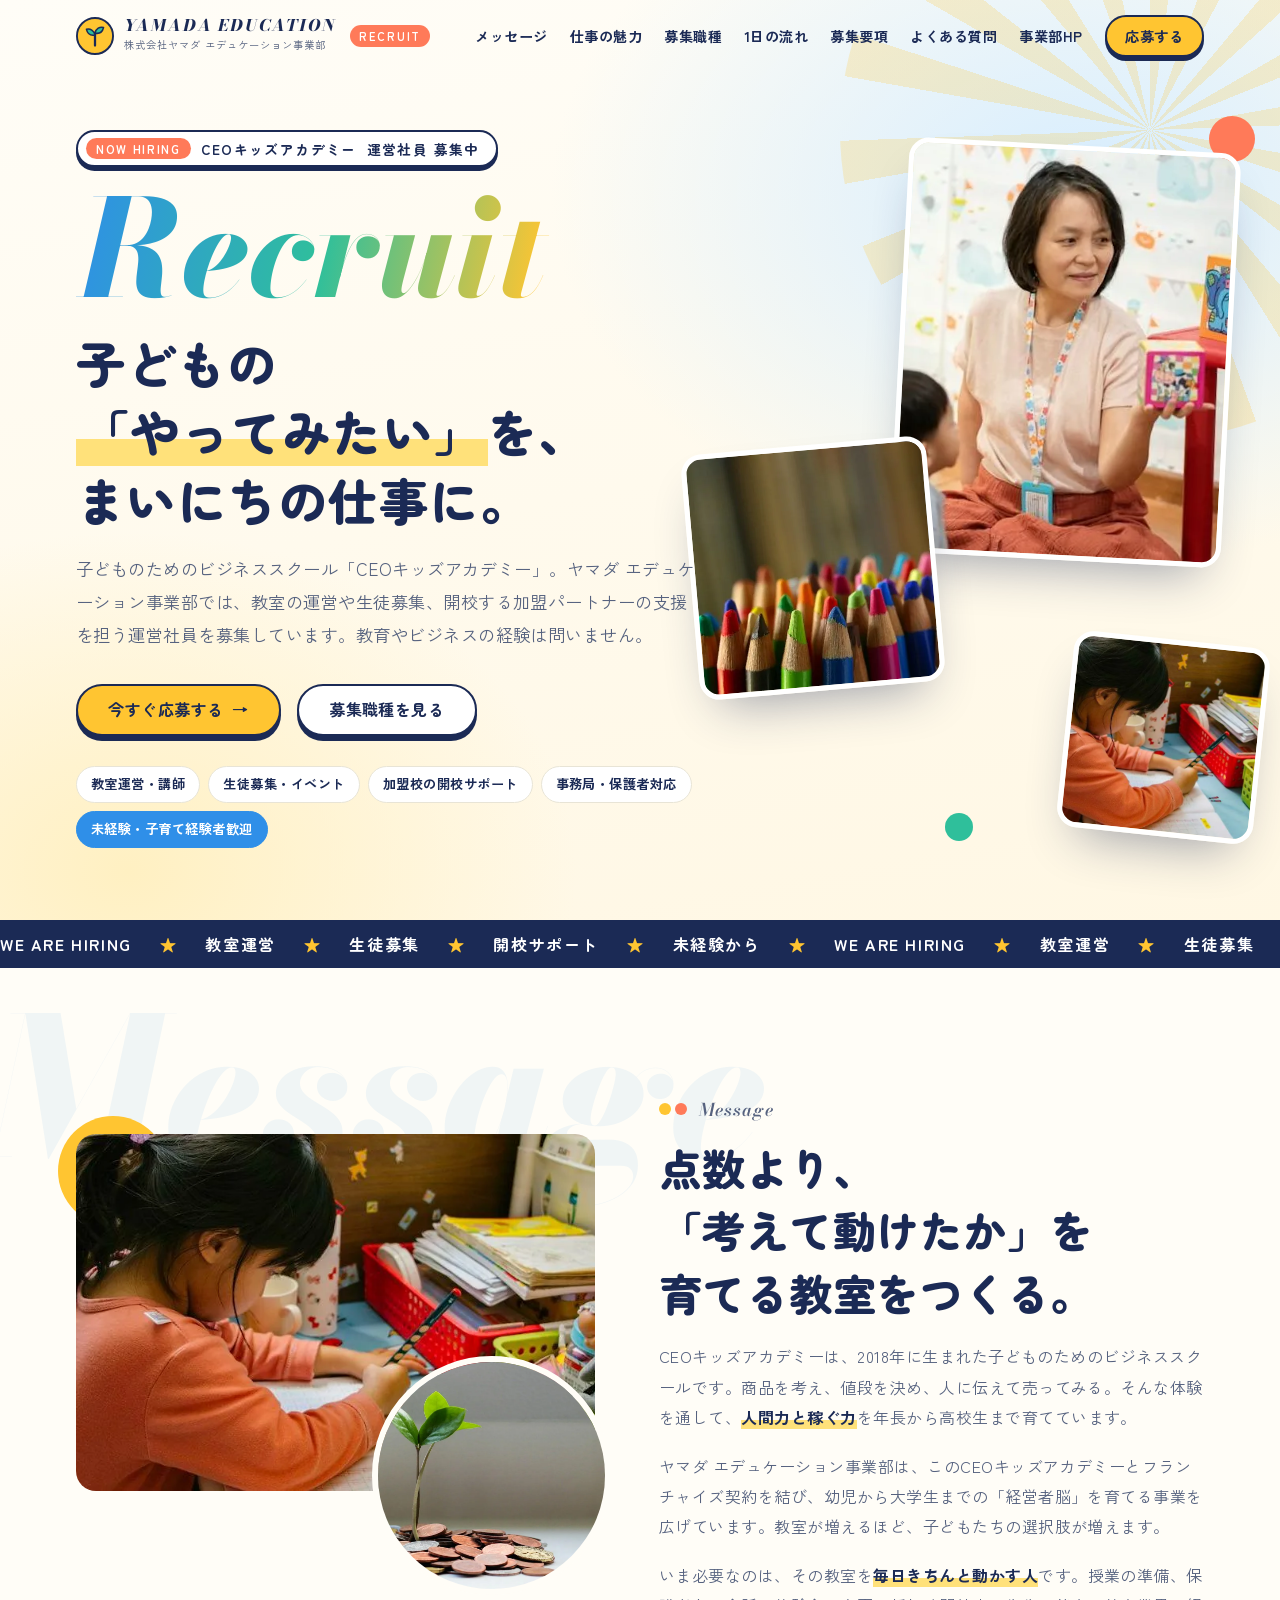
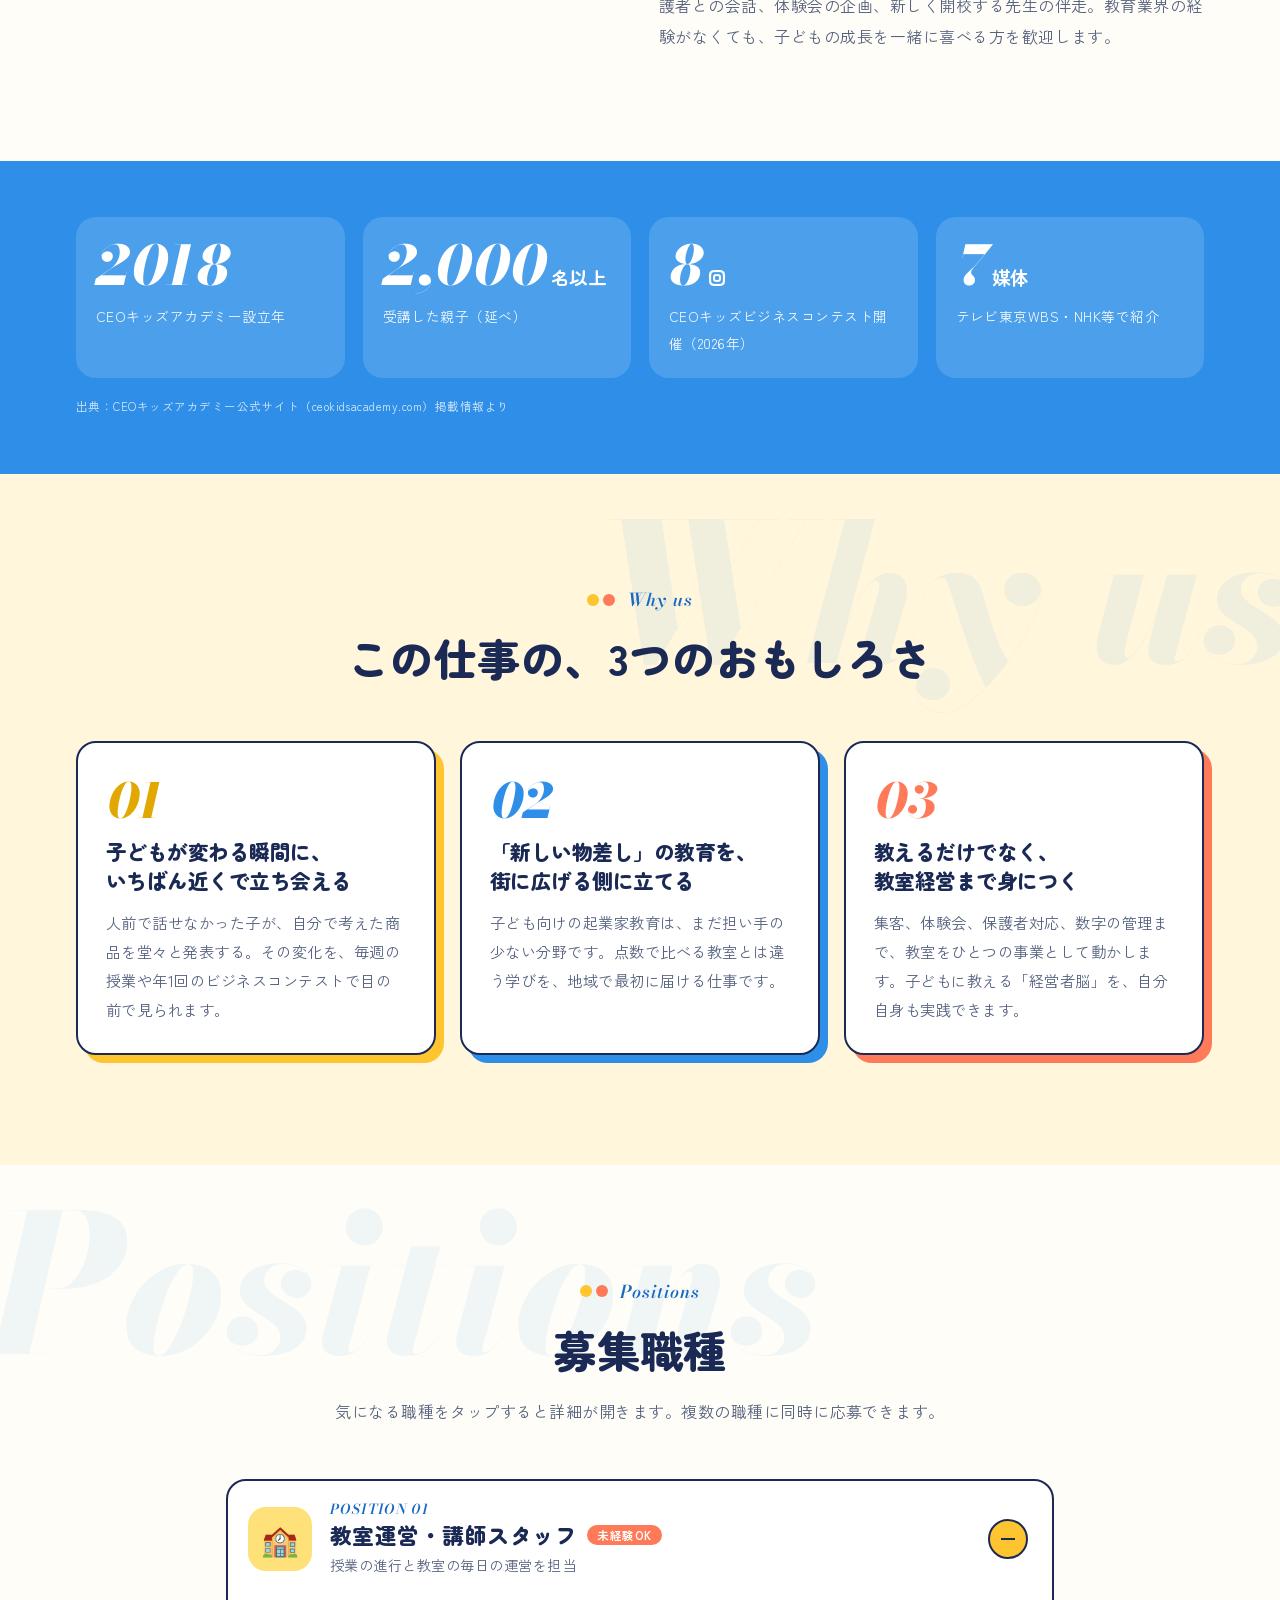
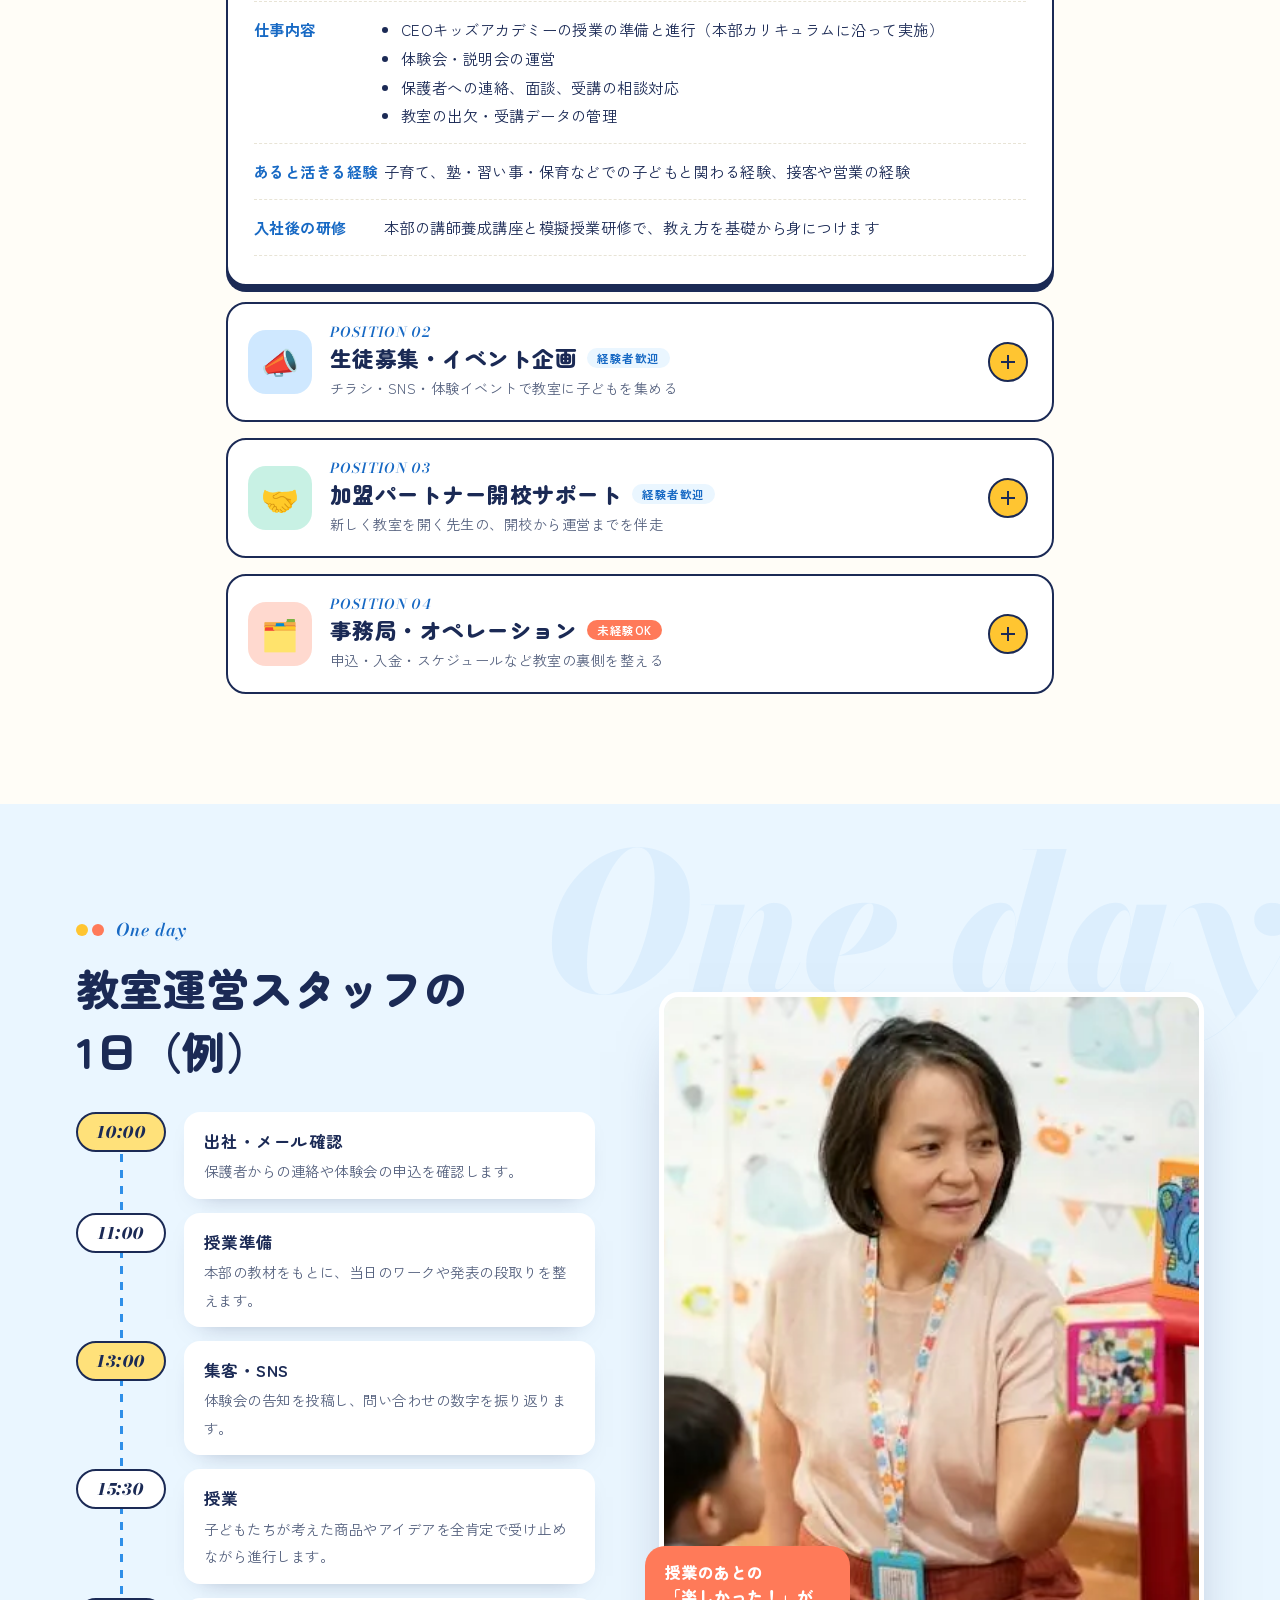
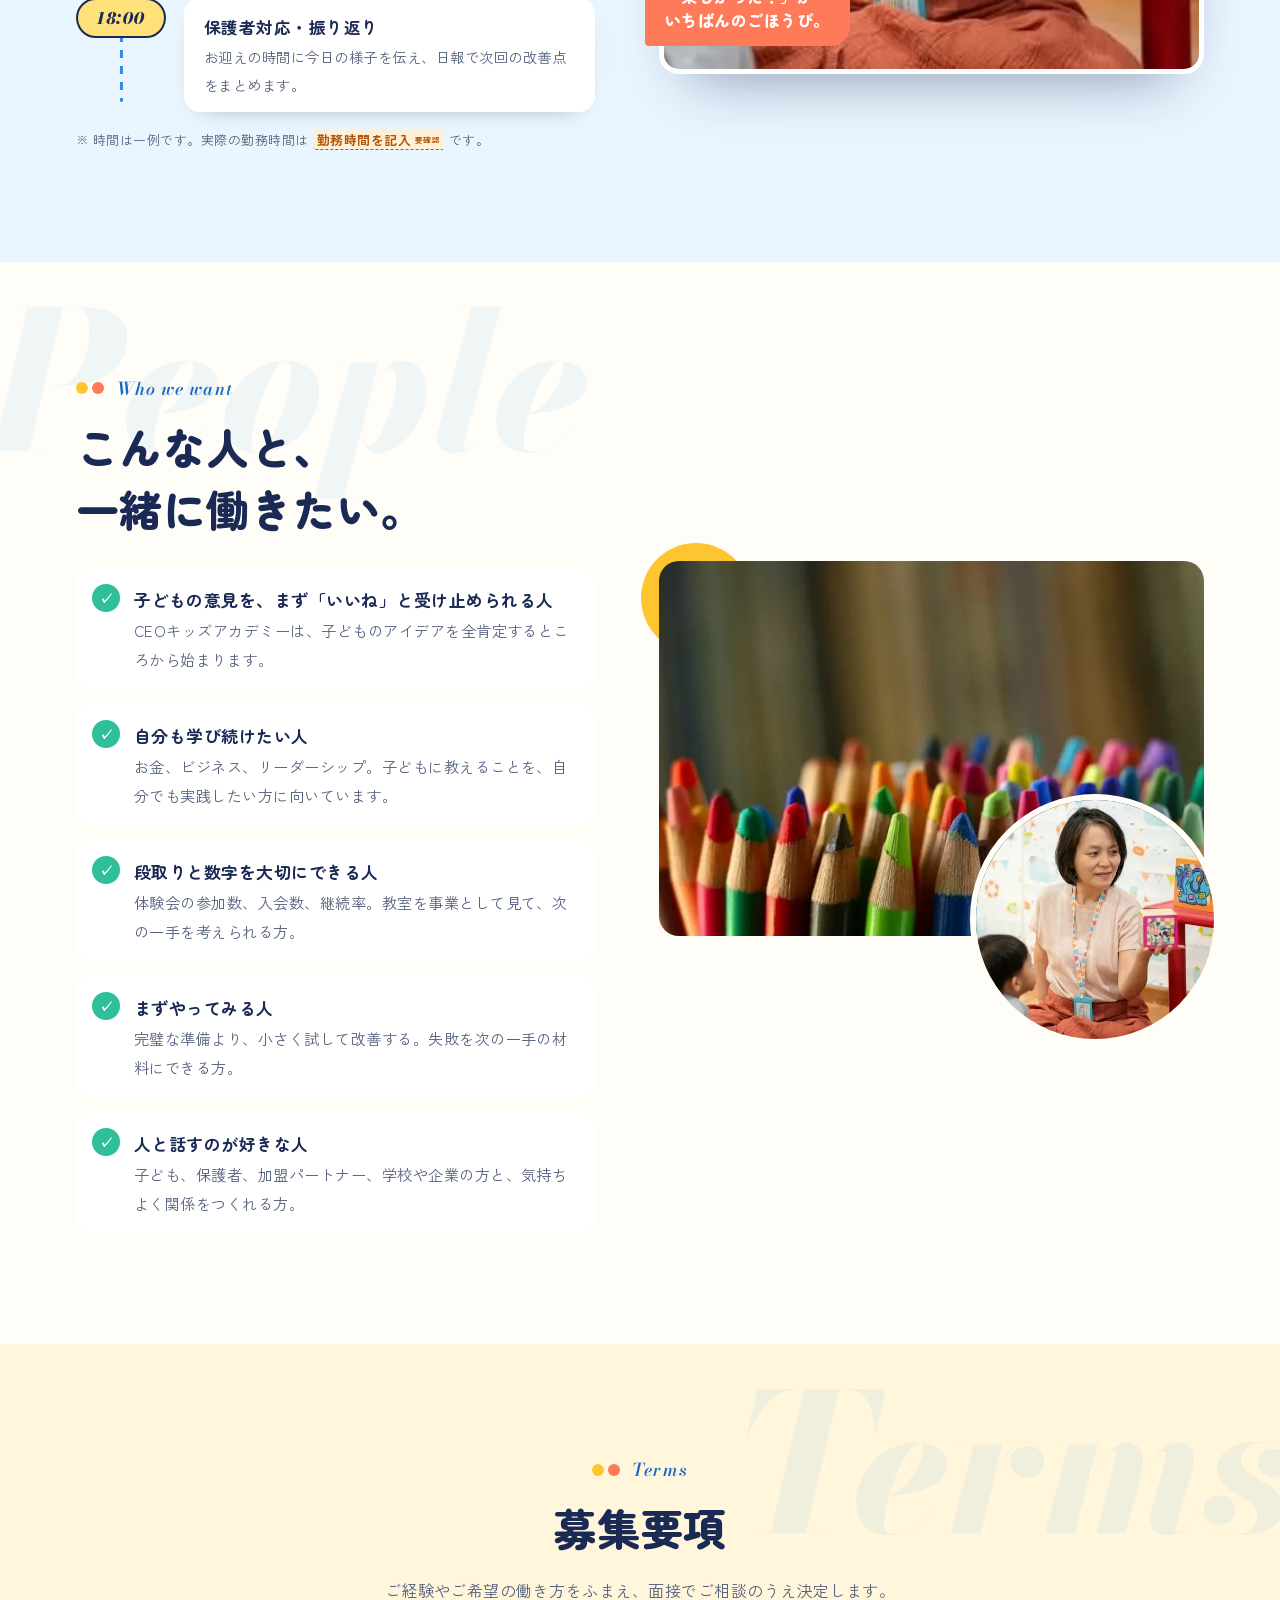
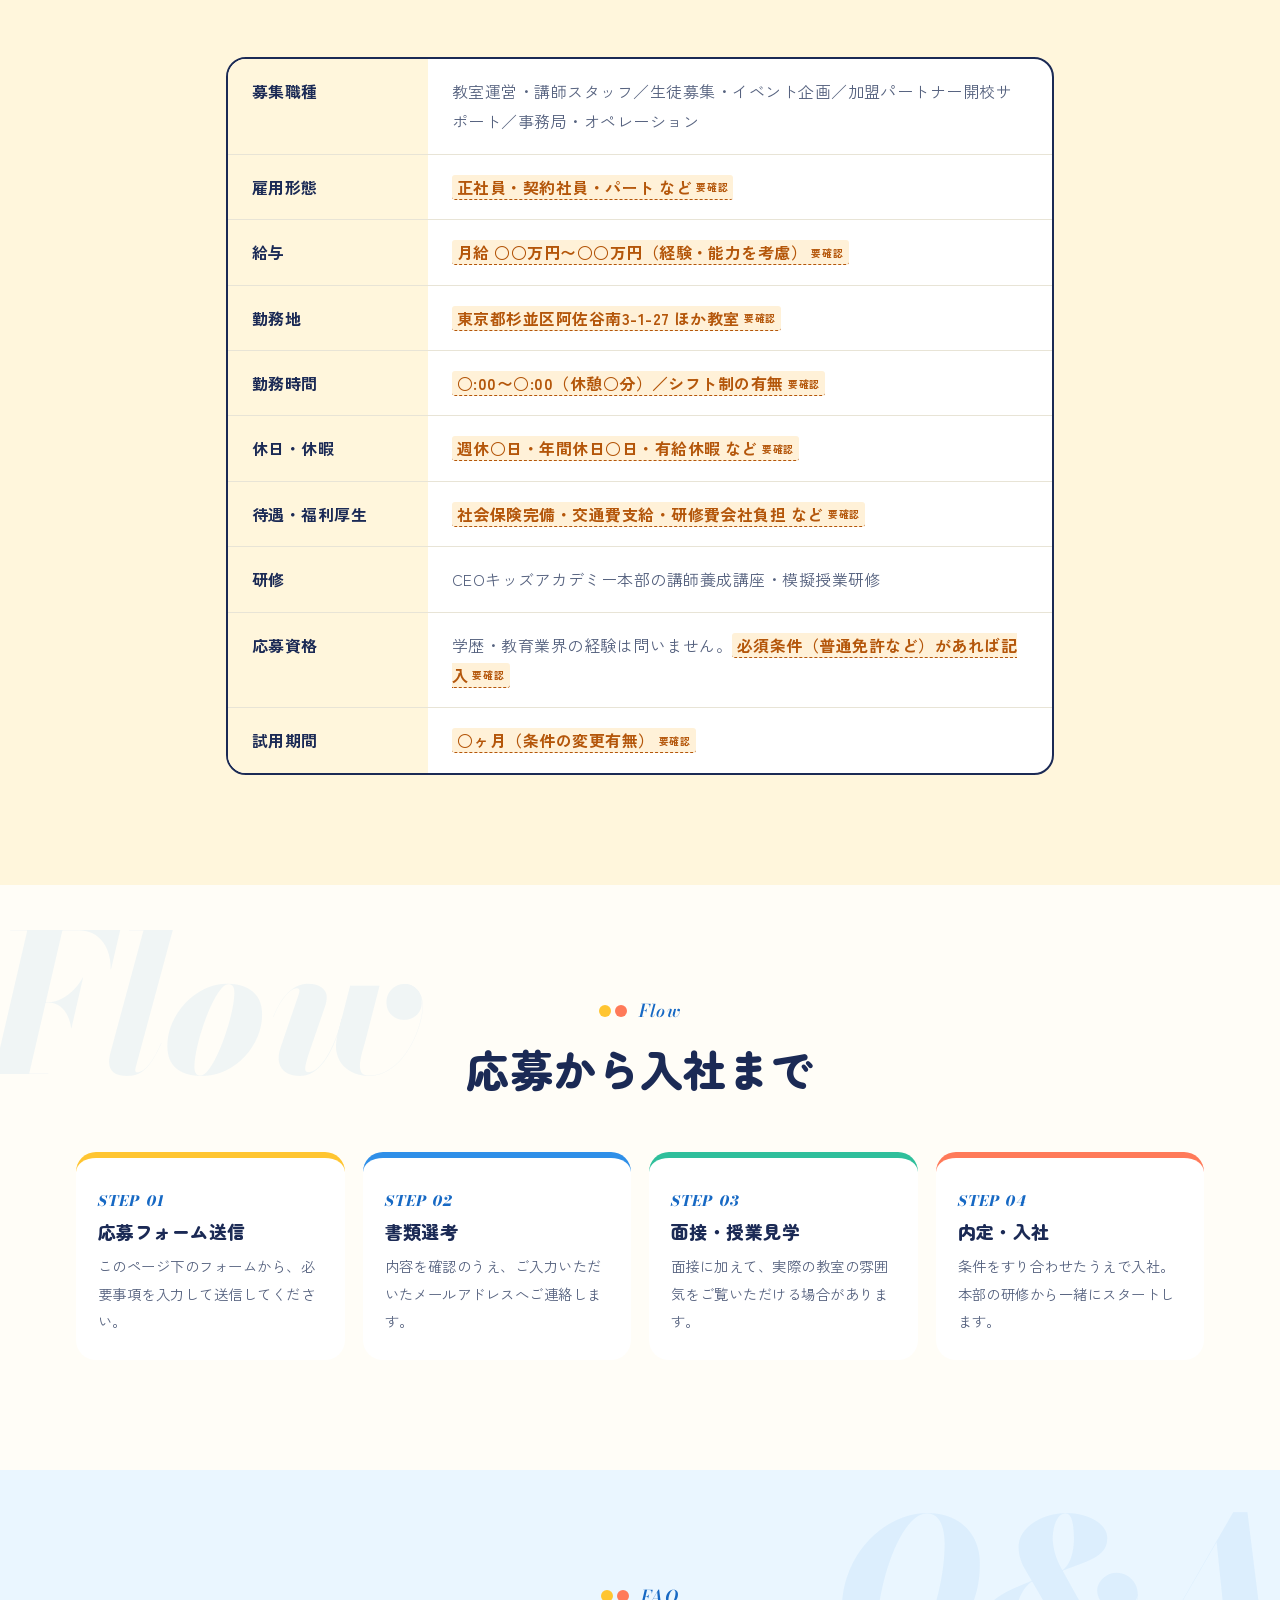
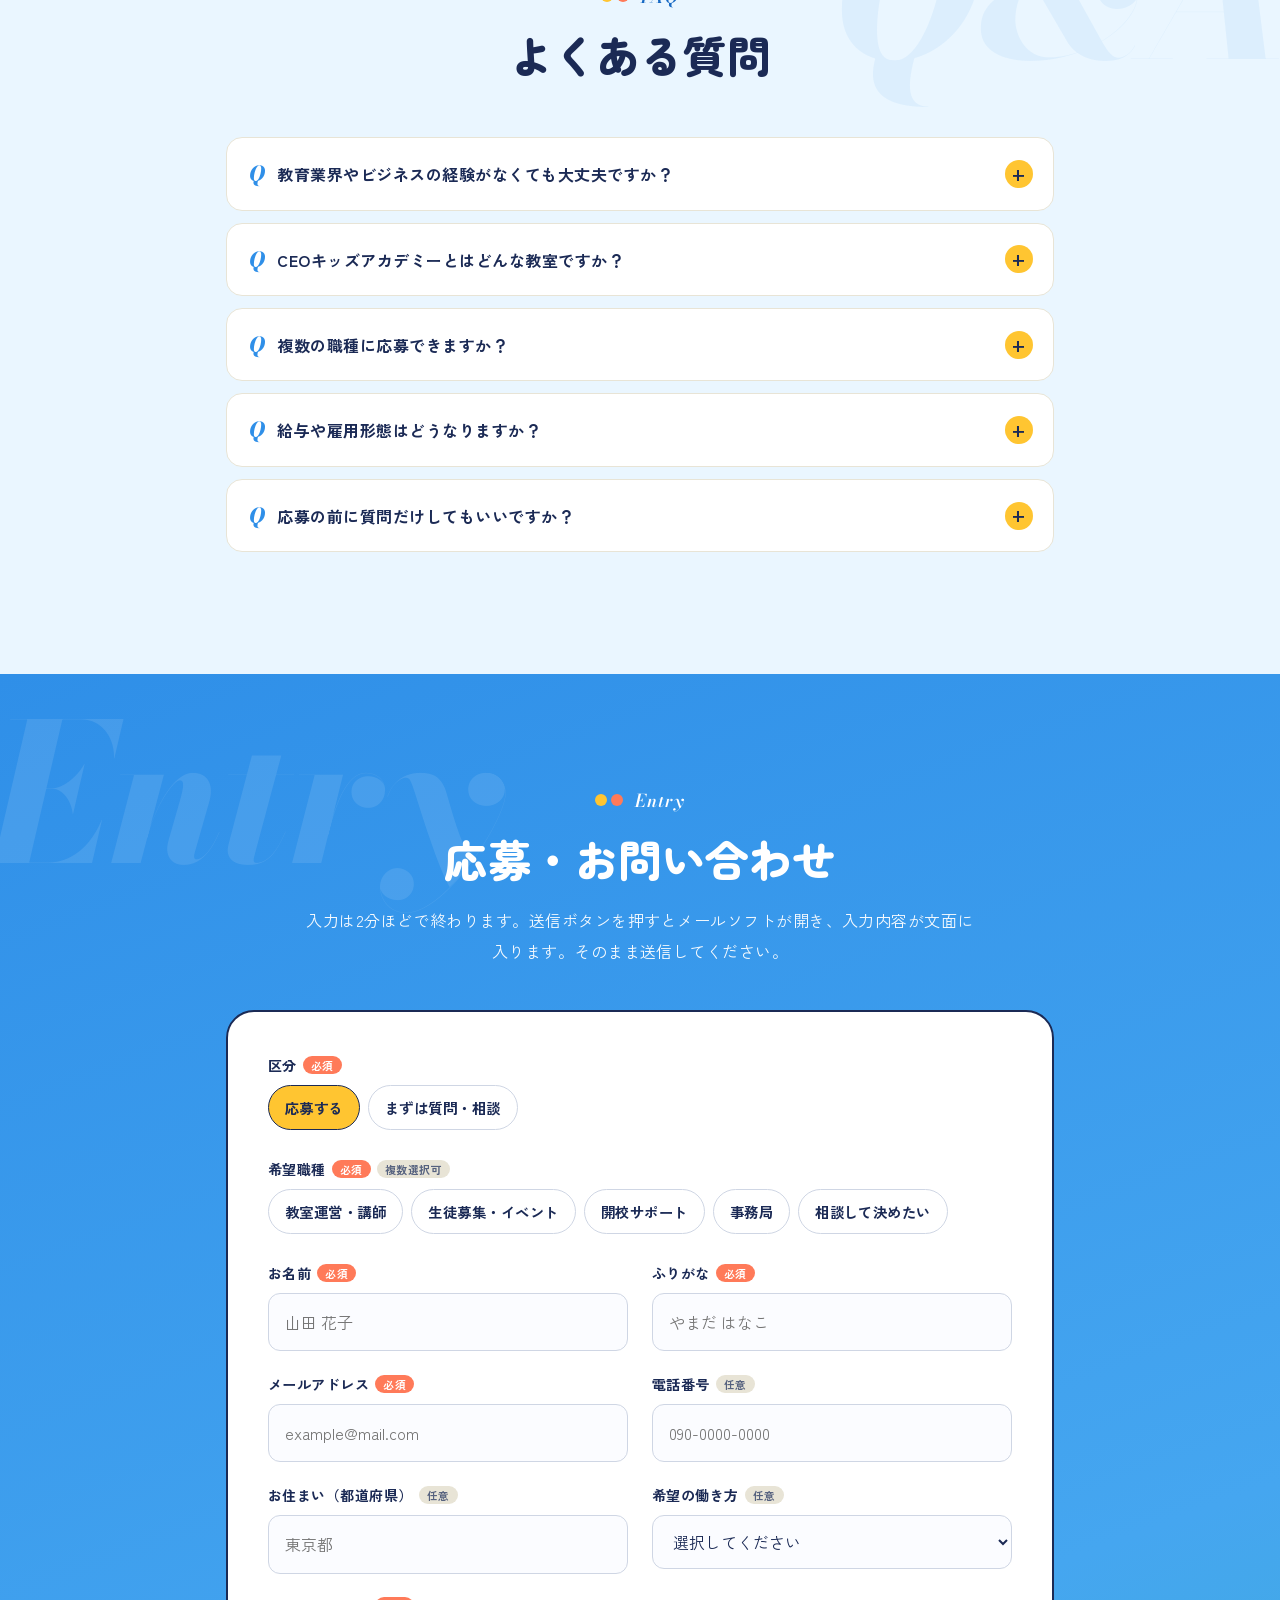
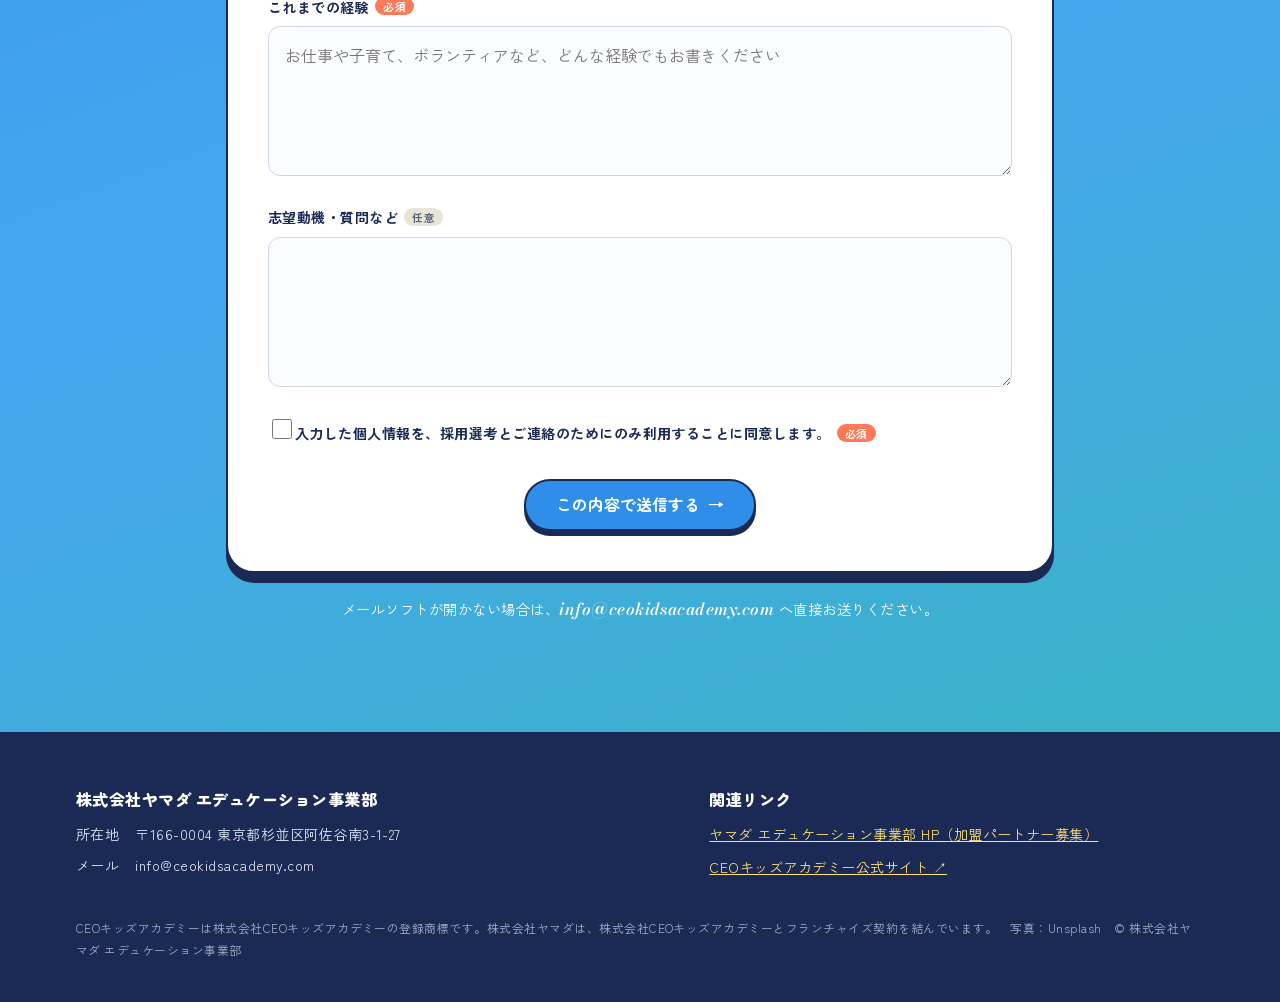
==== recruit/index.html @ a87fe92d "運営社員リクルートサイトを /recruit/ に追加 Co-Authored-By: Claude Opus 5.5 <noreply@anthropic.com> Claude-Session: " ====
<!doctype html>
<html lang="ja">
<head>
<meta charset="utf-8">
<meta name="viewport" content="width=device-width, initial-scale=1, viewport-fit=cover">
<meta name="description" content="株式会社ヤマダ エデュケーション事業部 採用サイト｜CEOキッズアカデミーの教室運営を担う、運営社員を募集しています。未経験・子育て経験者歓迎。">
<meta name="theme-color" content="#2f8fe8">
<title>CEOキッズ 運営社員採用</title>
<link rel="preconnect" href="https://fonts.googleapis.com">
<link rel="preconnect" href="https://fonts.gstatic.com" crossorigin>
<link rel="stylesheet" href="https://fonts.googleapis.com/css2?family=Bodoni+Moda:ital,opsz,wght@1,6..96,600;1,6..96,800&family=Zen+Maru+Gothic:wght@500;700;900&family=Zen+Kaku+Gothic+New:wght@400;500;700&display=swap">
<style>
/* 採用サイト：元HPの「藍×ゴールド」を、朝の光のような「スカイブルー×サンイエロー×コーラル」へ明るく転調 */
:root{
  color-scheme:light;
  --bg:#fffdf7; --cream:#fff6dc; --sky-bg:#eaf6ff; --surface:#ffffff;
  --ink:#1b2a55; --ink-2:#56627f; --line:#e8e4d6;
  --sky:#2f8fe8; --sky-d:#1769c4; --sun:#ffc531; --sun-2:#ffe17a; --coral:#ff7a59; --mint:#2fbf9b; --gold:#c9a14a;
  --ph:#b4560a; --ph-bg:#fff1d8;
  --f-round:"Zen Maru Gothic","Hiragino Maru Gothic ProN","Hiragino Sans",sans-serif;
  --f-en:"Bodoni Moda",Didot,Georgia,serif;
  --f-body:"Zen Kaku Gothic New","Hiragino Sans","Noto Sans JP","Yu Gothic",sans-serif;
  --r:20px; --wrap:1160px;
}
*{box-sizing:border-box}
html,body{margin:0}
html{scroll-behavior:smooth;scroll-padding-top:80px}
body{background:var(--bg);color:var(--ink);font-family:var(--f-body);font-size:16px;line-height:1.9;letter-spacing:.03em;-webkit-font-smoothing:antialiased;overflow-x:hidden}
[hidden]{display:none!important}
img{display:block;max-width:100%}
a{color:var(--sky-d)}
h1,h2,h3{margin:0;font-family:var(--f-round);font-weight:900;line-height:1.45;text-wrap:balance}
p{margin:0}
:focus-visible{outline:3px solid var(--sun);outline-offset:3px}
.wrap{max-width:var(--wrap);margin:0 auto;padding-left:max(16px,env(safe-area-inset-left,0px));padding-right:max(16px,env(safe-area-inset-right,0px))}
.narrow{max-width:860px}
.c{text-align:center}
.skip{position:absolute;left:-9999px}.skip:focus{left:12px;top:12px;z-index:99;background:#fff;padding:8px 12px}

/* 要確認（BOSS記入箇所） */
.ph{background:var(--ph-bg);color:var(--ph);border-bottom:1px dashed var(--ph);padding:0 .3em;font-weight:700;border-radius:3px}
.ph::after{content:"要確認";font-size:.62em;margin-left:.4em;letter-spacing:.08em;vertical-align:.25em}

/* buttons */
.btn{display:inline-flex;align-items:center;justify-content:center;gap:.5em;min-height:52px;padding:.8em 1.9em;border-radius:999px;border:2px solid var(--ink);font:700 1rem/1.2 var(--f-round);text-decoration:none;color:var(--ink);background:#fff;cursor:pointer;white-space:nowrap;transition:transform .2s,box-shadow .2s,background .2s;box-shadow:0 5px 0 var(--ink)}
.btn:hover{transform:translateY(-2px);box-shadow:0 7px 0 var(--ink)}
.btn:active{transform:translateY(4px);box-shadow:0 1px 0 var(--ink)}
.btn.sun{background:var(--sun)}
.btn.sky{background:var(--sky);color:#fff}
.btn.sm{min-height:42px;padding:.55em 1.3em;font-size:.9rem;box-shadow:0 4px 0 var(--ink)}
.btn .arw{transition:transform .2s}.btn:hover .arw{transform:translateX(4px)}

/* header */
.hdr{position:fixed;top:0;left:0;right:0;z-index:50;transition:background .3s,box-shadow .3s;padding-top:env(safe-area-inset-top,0px)}
.hdr.sc{background:rgba(255,253,247,.94);backdrop-filter:blur(10px);box-shadow:0 1px 0 var(--line)}
.hdr .in{display:flex;align-items:center;gap:22px;min-height:72px}
.brand{display:flex;align-items:center;gap:10px;text-decoration:none;color:var(--ink)}
.brand svg{width:38px;height:38px;flex:none}
.brand b{display:block;font:italic 800 1rem/1.1 var(--f-en);letter-spacing:.12em;white-space:nowrap}
.brand small{display:block;font-size:.64rem;letter-spacing:.1em;color:var(--ink-2)}
.brand .tag{font:700 .7rem var(--f-round);letter-spacing:.16em;color:#fff;background:var(--coral);padding:3px 9px;border-radius:999px;margin-left:4px}
.nav{margin-left:auto;display:flex;gap:22px;font-size:.88rem;font-weight:700;white-space:nowrap}
.nav a{color:var(--ink);text-decoration:none;position:relative;padding:4px 0}
.nav a::after{content:"";position:absolute;left:0;right:100%;bottom:0;height:3px;border-radius:3px;background:var(--sun);transition:right .3s}
.nav a:hover::after{right:0}
@media (max-width:1040px){.nav{display:none}.hdr .btn{margin-left:auto}}
@media (max-width:520px){.hiring{font-size:.72rem;letter-spacing:.04em;gap:6px;padding:5px 12px 5px 6px}.hiring i{font-size:.64rem;letter-spacing:.06em;white-space:nowrap}.brand small{display:none}.brand b{font-size:.86rem}.brand svg{width:32px;height:32px}.hdr .in{min-height:62px;gap:10px}.brand .tag{display:none}}

/* hero */
.hero{position:relative;min-height:min(880px,100svh);padding:130px 0 120px;display:flex;align-items:center;overflow:hidden;background:
  radial-gradient(60% 55% at 85% 20%,#d6edff 0%,transparent 70%),
  radial-gradient(50% 50% at 10% 90%,#fff0c2 0%,transparent 70%),
  linear-gradient(170deg,#fffdf7,#fff7e3)}
.sunburst{position:absolute;right:-180px;top:-180px;width:620px;height:620px;border-radius:50%;background:repeating-conic-gradient(from 0deg,rgba(255,197,49,.22) 0 8deg,transparent 8deg 20deg);animation:spin 80s linear infinite;z-index:0}
@keyframes spin{to{transform:rotate(360deg)}}
.hero .wrap{position:relative;z-index:2;width:100%}
.hero-tx{max-width:620px}
.hiring{display:inline-flex;align-items:center;gap:10px;font:700 .86rem var(--f-round);letter-spacing:.1em;background:#fff;border:2px solid var(--ink);border-radius:999px;padding:6px 16px 6px 8px;box-shadow:0 4px 0 var(--ink)}
.hiring i{font-style:normal;background:var(--coral);color:#fff;border-radius:999px;padding:2px 10px;font-size:.74rem;letter-spacing:.14em;animation:blink 1.6s ease-in-out infinite}
@keyframes blink{50%{opacity:.55}}
@media (max-width:520px){.hiring .pc-only{display:none}.hiring{white-space:nowrap}}
.hero .big-en{display:block;font:italic 800 clamp(3.2rem,11vw,8.4rem)/.9 var(--f-en);letter-spacing:-.01em;margin-top:22px;background:linear-gradient(100deg,var(--sky) 0%,var(--mint) 40%,var(--sun) 75%,var(--coral) 100%);-webkit-background-clip:text;background-clip:text;color:transparent}
.hero h1{font-size:clamp(1.75rem,4.3vw,3.1rem);line-height:1.38;margin-top:18px}
.hero h1 span{display:block;opacity:0;transform:translateY(22px);animation:up .9s cubic-bezier(.2,.7,.2,1) forwards}
.hero h1 span:nth-child(2){animation-delay:.16s}
.hero h1 mark{white-space:nowrap;background:linear-gradient(transparent 62%,var(--sun-2) 62%);color:inherit;padding:0 .08em}
.hero .lead{margin-top:20px;color:var(--ink-2);font-size:clamp(.98rem,1.6vw,1.08rem);opacity:0;animation:up .9s .35s forwards}
.hero-cta{display:flex;flex-wrap:wrap;gap:16px;margin-top:32px;opacity:0;animation:up .9s .5s forwards}
.tags{list-style:none;margin:30px 0 0;padding:0;display:flex;flex-wrap:wrap;gap:8px;opacity:0;animation:up .9s .65s forwards}
.tags li{font-size:.82rem;font-weight:700;padding:5px 14px;border-radius:999px;background:#fff;border:1.5px solid var(--line)}
.tags li.hot{background:var(--sky);color:#fff;border-color:var(--sky)}
@keyframes up{to{opacity:1;transform:none}}
.hero-ph{position:absolute;right:0;top:0;bottom:0;width:48%;z-index:1}
.hero-ph figure{position:absolute;margin:0;border-radius:var(--r);overflow:hidden;border:5px solid #fff;box-shadow:0 26px 50px -22px rgba(27,42,85,.45)}
.hero-ph img{width:100%;height:100%;object-fit:cover}
.hero-ph .p1{width:54%;aspect-ratio:4/5;right:8%;top:15%;transform:rotate(3deg);animation:fl 9s ease-in-out infinite}
.hero-ph .p2{width:40%;aspect-ratio:1;right:56%;top:46%;transform:rotate(-5deg);animation:fl 11s -3s ease-in-out infinite}
.hero-ph .p3{width:32%;aspect-ratio:1;right:3%;top:66%;transform:rotate(6deg);animation:fl 10s -5s ease-in-out infinite}
@keyframes fl{0%,100%{translate:0 0}50%{translate:0 -14px}}
.blob{position:absolute;border-radius:50%;z-index:0}
.blob.b1{width:90px;height:90px;background:var(--sun);right:44%;top:20%;animation:fl 7s ease-in-out infinite}
.blob.b2{width:46px;height:46px;background:var(--coral);right:4%;top:12%;animation:fl 8s -2s ease-in-out infinite}
.blob.b3{width:28px;height:28px;background:var(--mint);right:50%;top:84%;animation:fl 6s -1s ease-in-out infinite}
@media (max-width:900px){
  .hero{padding:110px 0 90px;min-height:auto;display:block}
  .hero-ph{position:relative;width:100%;height:340px;margin-top:40px}
  .hero-ph .p1{width:46%;right:6%;top:0}.hero-ph .p2{width:40%;right:auto;left:4%;top:24%}.hero-ph .p3{width:30%;right:12%;top:58%}
  .blob.b1{right:auto;left:46%;top:4%;width:60px;height:60px}.blob.b3{display:none}
  .sunburst{width:420px;height:420px;right:-200px;top:-140px}
}
.marquee{position:absolute;left:0;right:0;bottom:0;z-index:3;background:var(--ink);color:#fff;overflow:hidden;white-space:nowrap;padding-block:12px;font:700 1rem var(--f-round);letter-spacing:.1em}
.marquee .track{display:inline-flex;animation:mq 36s linear infinite}
.marquee span{display:inline-flex;align-items:center;gap:28px;padding-right:28px}
.marquee span::after{content:"★";color:var(--sun)}
@keyframes mq{to{transform:translateX(-50%)}}

/* sections */
.sec{padding:110px 0;position:relative;overflow:hidden}
.sec>.wrap{position:relative;z-index:2}
.sec.cream{background:var(--cream)}
.sec.skybg{background:var(--sky-bg)}
.wm{position:absolute;z-index:0;top:24px;left:-1%;font:italic 800 clamp(5rem,15vw,13rem)/1 var(--f-en);color:rgba(47,143,232,.07);white-space:nowrap;pointer-events:none;user-select:none}
.wm.r{left:auto;right:-1%}
.kicker{display:inline-flex;align-items:center;gap:10px;font:italic 600 1.1rem var(--f-en);color:var(--sky-d);letter-spacing:.06em}
.kicker::before{content:"";width:12px;height:12px;border-radius:50%;background:var(--sun);box-shadow:16px 0 0 var(--coral)}
.kicker::before{margin-right:18px}
.sec h2{font-size:clamp(1.7rem,3.8vw,2.7rem);margin-top:12px}
.sub{color:var(--ink-2);margin-top:16px;max-width:42em}
.c .sub,.sub.c{margin-left:auto;margin-right:auto}
.head{margin-bottom:52px}
@media (max-width:760px){.sec{padding:80px 0}}
.rv{transition:transform .9s cubic-bezier(.2,.7,.2,1),opacity .9s}
.rv.pre{transform:translateY(40px);opacity:.1}
.rv.d1{transition-delay:.1s}.rv.d2{transition-delay:.2s}.rv.d3{transition-delay:.3s}

/* message */
.two{display:grid;grid-template-columns:1fr 1.05fr;gap:64px;align-items:center}
.two>*{min-width:0}
.two.rev>:first-child{order:2}
@media (max-width:900px){.two{grid-template-columns:1fr;gap:40px}.two.rev>:first-child{order:0}}
.ph-stack{position:relative;padding-bottom:20%}
.ph-stack img{border-radius:var(--r);width:100%;aspect-ratio:16/11;object-fit:cover}
.ph-stack img+img{position:absolute;width:46%;right:-3%;bottom:0;aspect-ratio:1;border:6px solid var(--bg);border-radius:50%}
.ph-stack::before{content:"";position:absolute;left:-18px;top:-18px;width:110px;height:110px;border-radius:50%;background:var(--sun);z-index:-1}
.msg p{margin-top:18px;color:var(--ink-2)}
.msg p strong{color:var(--ink);background:linear-gradient(transparent 64%,var(--sun-2) 64%)}

/* facts */
.facts{background:var(--sky);color:#fff}
.facts .grid{display:grid;grid-template-columns:repeat(4,1fr);gap:18px;padding-block:56px}
.fact{background:rgba(255,255,255,.14);border-radius:var(--r);padding:22px 20px;min-width:0}
.fact .v{font:italic 800 clamp(2.2rem,4.6vw,3.4rem)/1 var(--f-en)}
.fact .v small{font:700 .34em var(--f-round);margin-left:.2em;font-style:normal}
.fact .k{font-size:.86rem;margin-top:10px;opacity:.95}
.facts .src{grid-column:1/-1;font-size:.72rem;opacity:.8}
@media (max-width:760px){.facts .grid{grid-template-columns:1fr 1fr}}

/* why */
.why{display:grid;grid-template-columns:repeat(3,1fr);gap:24px}
@media (max-width:900px){.why{grid-template-columns:1fr}}
.why article{background:#fff;border:2px solid var(--ink);border-radius:var(--r);padding:34px 28px 30px;position:relative;box-shadow:8px 8px 0 var(--c,var(--sun));transition:transform .3s,box-shadow .3s;min-width:0}
.why article:hover{transform:translate(-3px,-3px);box-shadow:11px 11px 0 var(--c,var(--sun))}
.why article:nth-child(2){--c:var(--sky)}.why article:nth-child(3){--c:var(--coral)}
.why .no{font:italic 800 3rem/1 var(--f-en);color:var(--c,var(--sun))}
.why article:first-child .no{color:#e0a800}
.why h3{font-size:1.28rem;margin:12px 0 12px}
.why p{font-size:.95rem;color:var(--ink-2)}

/* positions */
.jobs{display:grid;gap:16px}
.job{background:#fff;border:2px solid var(--ink);border-radius:var(--r);overflow:hidden;transition:box-shadow .3s}
.job[open]{box-shadow:0 6px 0 var(--ink)}
.job summary{list-style:none;display:grid;grid-template-columns:64px 1fr 44px;gap:18px;align-items:center;padding:18px 20px;cursor:pointer}
.job summary::-webkit-details-marker{display:none}
.jic{width:64px;height:64px;border-radius:18px;display:flex;align-items:center;justify-content:center;background:var(--jc,var(--sun));font-size:1.9rem}
.jno{display:block;font:italic 600 .86rem var(--f-en);color:var(--sky-d);letter-spacing:.1em}
.jt{display:flex;align-items:center;flex-wrap:wrap;gap:8px 10px;font:900 clamp(1.08rem,2.4vw,1.35rem)/1.4 var(--f-round)}
.jt em{font:700 .72rem var(--f-body);font-style:normal;padding:2px 10px;border-radius:999px;background:var(--sky-bg);color:var(--sky-d)}
.jt em.ok{background:var(--coral);color:#fff}
.jc{display:block;font-size:.88rem;color:var(--ink-2);margin-top:2px}
.pm{width:40px;height:40px;border-radius:50%;border:2px solid var(--ink);position:relative;background:var(--sun)}
.pm::before,.pm::after{content:"";position:absolute;left:50%;top:50%;width:14px;height:2px;background:var(--ink);transform:translate(-50%,-50%);transition:.3s}
.pm::after{transform:translate(-50%,-50%) rotate(90deg)}
.job[open] .pm::after{transform:translate(-50%,-50%) rotate(0)}
.jbody{padding:4px 26px 28px}
.jbody dl{display:grid;grid-template-columns:130px 1fr;margin:0;border-top:1.5px dashed var(--line)}
.jbody dt,.jbody dd{padding:13px 0;border-bottom:1.5px dashed var(--line);margin:0;font-size:.95rem}
.jbody dt{font-weight:700;color:var(--sky-d)}
.jbody ul{margin:0;padding-left:1.1em}
@media (max-width:560px){.job summary{grid-template-columns:48px 1fr 36px;gap:12px;padding:16px 14px}.jic{width:48px;height:48px;font-size:1.4rem;border-radius:14px}.pm{width:34px;height:34px}.jbody{padding:4px 16px 22px}.jbody dl{grid-template-columns:1fr}.jbody dt{border-bottom:0;padding-bottom:0}.jbody dd{padding-top:4px}}

/* day */
.day{list-style:none;margin:0;padding:0;position:relative;display:grid;gap:14px}
.day::before{content:"";position:absolute;left:44px;top:10px;bottom:10px;width:3px;border-radius:3px;background:repeating-linear-gradient(var(--sky) 0 8px,transparent 8px 16px)}
.day li{display:grid;grid-template-columns:90px 1fr;gap:18px;align-items:start;position:relative}
.day time{display:flex;align-items:center;justify-content:center;height:40px;background:#fff;border:2px solid var(--ink);border-radius:999px;font:italic 800 1rem var(--f-en);position:relative;z-index:1}
.day li:nth-child(odd) time{background:var(--sun-2)}
.day .box{background:#fff;border-radius:16px;padding:14px 20px;box-shadow:0 10px 24px -18px rgba(27,42,85,.5)}
.day b{font-family:var(--f-round);font-size:1.04rem}
.day p{font-size:.9rem;color:var(--ink-2)}
.day-note{font-size:.8rem;color:var(--ink-2);margin-top:16px}

/* people */
.check{list-style:none;margin:28px 0 0;padding:0;display:grid;gap:14px}
.check li{background:#fff;border-radius:16px;padding:16px 20px 16px 58px;position:relative;color:var(--ink-2);font-size:.95rem}
.check li b{display:block;color:var(--ink);font-family:var(--f-round);font-size:1.06rem}
.check li::before{content:"✓";position:absolute;left:16px;top:16px;width:28px;height:28px;border-radius:50%;background:var(--mint);color:#fff;font-weight:900;display:flex;align-items:center;justify-content:center;font-size:.9rem}
.ph-one{position:relative}
.ph-one img{border-radius:var(--r);aspect-ratio:4/5;object-fit:cover;width:100%;border:5px solid #fff;box-shadow:0 30px 60px -30px rgba(27,42,85,.5)}
.ph-one .bubble{position:absolute;left:-14px;bottom:28px;background:var(--coral);color:#fff;font:900 1rem/1.5 var(--f-round);padding:14px 20px;border-radius:20px 20px 20px 4px;max-width:70%}

/* terms */
dl.terms{display:grid;grid-template-columns:200px 1fr;margin:0;background:#fff;border-radius:var(--r);overflow:hidden;border:2px solid var(--ink)}
dl.terms dt,dl.terms dd{padding:17px 24px;border-bottom:1.5px solid var(--line);margin:0}
dl.terms dt{font-weight:700;background:var(--cream)}
dl.terms dd{color:var(--ink-2)}
dl.terms dt:last-of-type,dl.terms dd:last-of-type{border-bottom:0}
@media (max-width:560px){dl.terms{grid-template-columns:1fr}dl.terms dt{border-bottom:0;padding-bottom:4px}dl.terms dd{padding-top:0}}

/* flow */
ol.flow{list-style:none;margin:0;padding:0;display:grid;grid-template-columns:repeat(4,1fr);gap:18px}
@media (max-width:900px){ol.flow{grid-template-columns:1fr 1fr}}
@media (max-width:480px){ol.flow{grid-template-columns:1fr}}
ol.flow li{background:#fff;border-radius:var(--r);padding:26px 22px;position:relative;border-top:6px solid var(--fc,var(--sun));min-width:0}
ol.flow li:nth-child(2){--fc:var(--sky)}ol.flow li:nth-child(3){--fc:var(--mint)}ol.flow li:nth-child(4){--fc:var(--coral)}
ol.flow .st{font:italic 800 .9rem var(--f-en);color:var(--sky-d);letter-spacing:.08em}
ol.flow b{display:block;font:900 1.12rem var(--f-round);margin-top:4px}
ol.flow p{font-size:.9rem;color:var(--ink-2);margin-top:8px}

/* faq */
.qa{background:#fff;border-radius:16px;margin-bottom:12px;border:1.5px solid var(--line)}
.qa summary{cursor:pointer;list-style:none;padding:20px 54px 20px 22px;font-weight:700;position:relative}
.qa summary::-webkit-details-marker{display:none}
.qa summary::before{content:"Q";font:italic 800 1.3rem var(--f-en);color:var(--sky);margin-right:12px}
.qa summary::after{content:"+";position:absolute;right:20px;top:50%;transform:translateY(-50%);width:28px;height:28px;border-radius:50%;background:var(--sun);display:flex;align-items:center;justify-content:center;font-weight:900;transition:transform .3s}
.qa[open] summary::after{transform:translateY(-50%) rotate(45deg)}
.qa p{padding:0 22px 22px 52px;color:var(--ink-2)}

/* entry */
.entry{background:linear-gradient(160deg,var(--sky) 0%,#45a6f0 60%,var(--mint) 140%);color:#fff}
.entry .wm{color:rgba(255,255,255,.1)}
.entry .kicker{color:#fff}
.entry .sub{color:#fff;opacity:.95}
.form{background:#fff;color:var(--ink);border-radius:28px;padding:40px;display:grid;grid-template-columns:1fr 1fr;gap:20px 24px;border:2px solid var(--ink);box-shadow:0 10px 0 var(--ink);margin-top:44px}
.form .full{grid-column:1/-1}
@media (max-width:640px){.form{grid-template-columns:1fr;padding:26px 18px}}
.form label,.form legend{display:block;font-size:.88rem;font-weight:700;margin-bottom:6px;padding:0}
.req{font-size:.68rem;background:var(--coral);color:#fff;padding:1px 8px;border-radius:999px;margin-left:6px;vertical-align:.12em}
.opt{font-size:.68rem;background:var(--line);color:var(--ink-2);padding:1px 8px;border-radius:999px;margin-left:6px;vertical-align:.12em}
.form input[type=text],.form input[type=email],.form input[type=tel],.form select,.form textarea{width:100%;font:inherit;padding:13px 16px;border-radius:12px;border:1.5px solid #cfd6e4;background:#fbfcff;color:var(--ink);transition:border-color .2s,box-shadow .2s}
.form input:focus,.form select:focus,.form textarea:focus{outline:none;border-color:var(--sky);box-shadow:0 0 0 4px rgba(47,143,232,.18)}
.form fieldset{border:0;margin:0;padding:0}
.chips{display:flex;flex-wrap:wrap;gap:8px}
.chip{position:relative}
.chip input{position:absolute;opacity:0;width:1px;height:1px}
.chip span{display:inline-block;padding:8px 16px;border:1.5px solid #cfd6e4;border-radius:999px;cursor:pointer;font-size:.9rem;transition:.2s;background:#fff}
.chip input:checked+span{background:var(--sun);border-color:var(--ink);font-weight:700}
.chip input:focus-visible+span{outline:3px solid var(--sky);outline-offset:2px}
.err{font-size:.8rem;color:#d1432a;margin-top:4px}
.agree{display:flex;gap:10px;align-items:flex-start;font-size:.9rem}
.agree input{width:20px;height:20px;margin-top:4px;accent-color:var(--sky)}
.form .send{justify-self:center;margin-top:6px}
.form-msg{grid-column:1/-1;background:var(--sky-bg);border-left:4px solid var(--sky);padding:12px 16px;border-radius:8px;font-size:.9rem}
.mailto{margin-top:22px;font-size:.9rem}
.mailto b{font:italic 600 1.05rem var(--f-en);user-select:all}

/* footer */
footer{background:var(--ink);color:#dfe5f3;padding:56px 0 calc(40px + env(safe-area-inset-bottom,0px));font-size:.88rem}
footer .grid{display:grid;grid-template-columns:1.2fr 1fr;gap:40px}
@media (max-width:760px){footer .grid{grid-template-columns:1fr}}
footer h3{font-size:1rem;color:#fff;margin-bottom:10px}
footer dl{display:grid;grid-template-columns:auto 1fr;gap:4px 16px;margin:0}
footer dd{margin:0}
footer a{color:var(--sun-2)}
footer ul{list-style:none;margin:0;padding:0;display:grid;gap:6px}
.legal{margin-top:36px;font-size:.74rem;opacity:.7}

/* mobile sticky */
.sticky{position:fixed;left:12px;right:12px;bottom:calc(12px + env(safe-area-inset-bottom,0px));z-index:40;display:none}
.sticky .btn{width:100%}
@media (max-width:760px){.sticky{display:block;transform:translateY(140%);transition:transform .35s}.sticky.on{transform:none}}

@media (prefers-reduced-motion:reduce){*,*::before,*::after{animation:none!important;transition:none!important}.hero h1 span,.hero .lead,.hero-cta,.tags{opacity:1;transform:none}}
</style>
</head>
<body>
<a class="skip" href="#main">本文へスキップ</a>

<header class="hdr" id="hdr">
  <div class="wrap in">
    <a class="brand" href="#top" aria-label="採用サイト トップへ">
      <svg viewBox="0 0 40 40" aria-hidden="true"><circle cx="20" cy="20" r="19" fill="#ffc531" stroke="#1b2a55" stroke-width="2"/><path d="M20 30V17" stroke="#1b2a55" stroke-width="2.4" stroke-linecap="round"/><path d="M20 19c-1-5-5-7-9-6 1 4 4 7 9 6zM20 17c1-5 5-7 9-6-1 4-4 7-9 6z" fill="#2fbf9b" stroke="#1b2a55" stroke-width="1.6" stroke-linejoin="round"/></svg>
      <span><b>YAMADA EDUCATION</b><small>株式会社ヤマダ エデュケーション事業部</small></span>
      <span class="tag">RECRUIT</span>
    </a>
    <nav class="nav" aria-label="ページ内">
      <a href="#message">メッセージ</a>
      <a href="#why">仕事の魅力</a>
      <a href="#positions">募集職種</a>
      <a href="#day">1日の流れ</a>
      <a href="#terms">募集要項</a>
      <a href="#faq">よくある質問</a>
      <a href="../">事業部HP</a>
    </nav>
    <a class="btn sun sm" href="#entry">応募する</a>
  </div>
</header>

<main id="main">
<section class="hero" id="top">
  <div class="sunburst" aria-hidden="true"></div>
  <div class="wrap">
    <div class="hero-tx">
      <p class="hiring"><i>NOW HIRING</i><span class="pc-only">CEOキッズアカデミー </span>運営社員 募集中</p>
      <span class="big-en" aria-hidden="true">Recruit</span>
      <h1><span>子どもの<mark>「やってみたい」</mark>を、</span><span>まいにちの仕事に。</span></h1>
      <p class="lead">子どものためのビジネススクール「CEOキッズアカデミー」。ヤマダ エデュケーション事業部では、教室の運営や生徒募集、開校する加盟パートナーの支援を担う運営社員を募集しています。教育やビジネスの経験は問いません。</p>
      <div class="hero-cta">
        <a class="btn sun" href="#entry">今すぐ応募する <span class="arw">→</span></a>
        <a class="btn" href="#positions">募集職種を見る</a>
      </div>
      <ul class="tags" aria-label="募集している仕事">
        <li>教室運営・講師</li><li>生徒募集・イベント</li><li>加盟校の開校サポート</li><li>事務局・保護者対応</li><li class="hot">未経験・子育て経験者歓迎</li>
      </ul>
    </div>
  </div>
  <div class="hero-ph" aria-hidden="true">
    <span class="blob b1"></span><span class="blob b2"></span><span class="blob b3"></span>
    <figure class="p1"><img src="../img/teacher.webp" alt="" fetchpriority="high"></figure>
    <figure class="p2"><img src="../img/pencils.webp" alt=""></figure>
    <figure class="p3"><img src="../img/study.webp" alt=""></figure>
  </div>
  <div class="marquee" aria-hidden="true"><div class="track">
    <span>WE ARE HIRING</span><span>教室運営</span><span>生徒募集</span><span>開校サポート</span><span>未経験から</span><span>WE ARE HIRING</span><span>教室運営</span><span>生徒募集</span><span>開校サポート</span><span>未経験から</span>
  </div></div>
</section>

<section class="sec" id="message"><span class="wm" aria-hidden="true">Message</span>
  <div class="wrap two">
    <div class="ph-stack rv">
      <img src="../img/study.webp" alt="机に向かってノートに書き込む女の子" loading="lazy">
      <img src="../img/hero.webp" alt="コインの山から伸びる若芽" loading="lazy">
    </div>
    <div class="msg rv d1">
      <p class="kicker">Message</p>
      <h2>点数より、<br>「考えて動けたか」を<br>育てる教室をつくる。</h2>
      <p>CEOキッズアカデミーは、2018年に生まれた子どものためのビジネススクールです。商品を考え、値段を決め、人に伝えて売ってみる。そんな体験を通して、<strong>人間力と稼ぐ力</strong>を年長から高校生まで育てています。</p>
      <p>ヤマダ エデュケーション事業部は、このCEOキッズアカデミーとフランチャイズ契約を結び、幼児から大学生までの「経営者脳」を育てる事業を広げています。教室が増えるほど、子どもたちの選択肢が増えます。</p>
      <p>いま必要なのは、その教室を<strong>毎日きちんと動かす人</strong>です。授業の準備、保護者との会話、体験会の企画、新しく開校する先生の伴走。教育業界の経験がなくても、子どもの成長を一緒に喜べる方を歓迎します。</p>
    </div>
  </div>
</section>

<section class="facts" aria-label="CEOキッズアカデミーの実績">
  <div class="wrap grid">
    <div class="fact rv"><div class="v">2018</div><div class="k">CEOキッズアカデミー設立年</div></div>
    <div class="fact rv d1"><div class="v">2,000<small>名以上</small></div><div class="k">受講した親子（延べ）</div></div>
    <div class="fact rv d2"><div class="v">8<small>回</small></div><div class="k">CEOキッズビジネスコンテスト開催（2026年）</div></div>
    <div class="fact rv d3"><div class="v">7<small>媒体</small></div><div class="k">テレビ東京WBS・NHK等で紹介</div></div>
    <p class="src">出典：CEOキッズアカデミー公式サイト（ceokidsacademy.com）掲載情報より</p>
  </div>
</section>

<section class="sec cream" id="why"><span class="wm r" aria-hidden="true">Why us</span>
  <div class="wrap">
    <div class="head c">
      <p class="kicker">Why us</p>
      <h2>この仕事の、3つのおもしろさ</h2>
    </div>
    <div class="why">
      <article class="rv"><div class="no">01</div><h3>子どもが変わる瞬間に、<br>いちばん近くで立ち会える</h3><p>人前で話せなかった子が、自分で考えた商品を堂々と発表する。その変化を、毎週の授業や年1回のビジネスコンテストで目の前で見られます。</p></article>
      <article class="rv d1"><div class="no">02</div><h3>「新しい物差し」の教育を、<br>街に広げる側に立てる</h3><p>子ども向けの起業家教育は、まだ担い手の少ない分野です。点数で比べる教室とは違う学びを、地域で最初に届ける仕事です。</p></article>
      <article class="rv d2"><div class="no">03</div><h3>教えるだけでなく、<br>教室経営まで身につく</h3><p>集客、体験会、保護者対応、数字の管理まで、教室をひとつの事業として動かします。子どもに教える「経営者脳」を、自分自身も実践できます。</p></article>
    </div>
  </div>
</section>

<section class="sec" id="positions"><span class="wm" aria-hidden="true">Positions</span>
  <div class="wrap narrow">
    <div class="head c">
      <p class="kicker">Positions</p>
      <h2>募集職種</h2>
      <p class="sub c">気になる職種をタップすると詳細が開きます。複数の職種に同時に応募できます。</p>
    </div>
    <div class="jobs">
      <details class="job rv" open>
        <summary><span class="jic" style="--jc:#ffe17a" aria-hidden="true">🏫</span><span><span class="jno">POSITION 01</span><span class="jt">教室運営・講師スタッフ<em class="ok">未経験OK</em></span><span class="jc">授業の進行と教室の毎日の運営を担当</span></span><span class="pm" aria-hidden="true"></span></summary>
        <div class="jbody"><dl>
          <dt>仕事内容</dt><dd><ul><li>CEOキッズアカデミーの授業の準備と進行（本部カリキュラムに沿って実施）</li><li>体験会・説明会の運営</li><li>保護者への連絡、面談、受講の相談対応</li><li>教室の出欠・受講データの管理</li></ul></dd>
          <dt>あると活きる経験</dt><dd>子育て、塾・習い事・保育などでの子どもと関わる経験、接客や営業の経験</dd>
          <dt>入社後の研修</dt><dd>本部の講師養成講座と模擬授業研修で、教え方を基礎から身につけます</dd>
        </dl></div>
      </details>
      <details class="job rv">
        <summary><span class="jic" style="--jc:#cfe8ff" aria-hidden="true">📣</span><span><span class="jno">POSITION 02</span><span class="jt">生徒募集・イベント企画<em>経験者歓迎</em></span><span class="jc">チラシ・SNS・体験イベントで教室に子どもを集める</span></span><span class="pm" aria-hidden="true"></span></summary>
        <div class="jbody"><dl>
          <dt>仕事内容</dt><dd><ul><li>体験会・親子イベント・ワークショップの企画と集客</li><li>Instagram・LINEなどSNSの発信、チラシ・ポスターの制作手配</li><li>問い合わせから体験、入会までの数字の管理と改善</li><li>学校・企業・商業施設との連携イベントの調整</li></ul></dd>
          <dt>あると活きる経験</dt><dd>販促・広報・SNS運用、イベント運営、営業の経験</dd>
        </dl></div>
      </details>
      <details class="job rv">
        <summary><span class="jic" style="--jc:#c8f1e4" aria-hidden="true">🤝</span><span><span class="jno">POSITION 03</span><span class="jt">加盟パートナー開校サポート<em>経験者歓迎</em></span><span class="jc">新しく教室を開く先生の、開校から運営までを伴走</span></span><span class="pm" aria-hidden="true"></span></summary>
        <div class="jbody"><dl>
          <dt>仕事内容</dt><dd><ul><li>加盟を検討する方からの問い合わせ対応と個別のご案内</li><li>開校までの準備（研修日程・教材・集客）の進行管理</li><li>開校後の定期面談、運営の相談窓口</li><li>各教室の好事例を集めて共有する仕組みづくり</li></ul></dd>
          <dt>あると活きる経験</dt><dd>フランチャイズ本部のSV、法人営業、店舗・教室の運営管理の経験</dd>
        </dl></div>
      </details>
      <details class="job rv">
        <summary><span class="jic" style="--jc:#ffd9cf" aria-hidden="true">🗂️</span><span><span class="jno">POSITION 04</span><span class="jt">事務局・オペレーション<em class="ok">未経験OK</em></span><span class="jc">申込・入金・スケジュールなど教室の裏側を整える</span></span><span class="pm" aria-hidden="true"></span></summary>
        <div class="jbody"><dl>
          <dt>仕事内容</dt><dd><ul><li>受講申込・体験予約・入金の確認と管理</li><li>授業・研修・イベントのスケジュール調整</li><li>保護者や加盟パートナーからのメール・電話対応</li><li>手作業の多い業務を、マニュアル化・自動化していく改善</li></ul></dd>
          <dt>あると活きる経験</dt><dd>事務、受付、カスタマーサポートの経験。Excel・Googleスプレッドシートの基本操作</dd>
        </dl></div>
      </details>
    </div>
  </div>
</section>

<section class="sec skybg" id="day"><span class="wm r" aria-hidden="true">One day</span>
  <div class="wrap two rev">
    <div class="ph-one rv">
      <img src="../img/teacher.webp" alt="子どもたちに教材を見せる女性の先生" loading="lazy">
      <p class="bubble">授業のあとの<br>「楽しかった！」が<br>いちばんのごほうび。</p>
    </div>
    <div class="rv d1">
      <p class="kicker">One day</p>
      <h2>教室運営スタッフの<br>1日（例）</h2>
      <ol class="day" style="margin-top:30px">
        <li><time>10:00</time><div class="box"><b>出社・メール確認</b><p>保護者からの連絡や体験会の申込を確認します。</p></div></li>
        <li><time>11:00</time><div class="box"><b>授業準備</b><p>本部の教材をもとに、当日のワークや発表の段取りを整えます。</p></div></li>
        <li><time>13:00</time><div class="box"><b>集客・SNS</b><p>体験会の告知を投稿し、問い合わせの数字を振り返ります。</p></div></li>
        <li><time>15:30</time><div class="box"><b>授業</b><p>子どもたちが考えた商品やアイデアを全肯定で受け止めながら進行します。</p></div></li>
        <li><time>18:00</time><div class="box"><b>保護者対応・振り返り</b><p>お迎えの時間に今日の様子を伝え、日報で次回の改善点をまとめます。</p></div></li>
      </ol>
      <p class="day-note">※ 時間は一例です。実際の勤務時間は <span class="ph">勤務時間を記入</span> です。</p>
    </div>
  </div>
</section>

<section class="sec" id="people"><span class="wm" aria-hidden="true">People</span>
  <div class="wrap two">
    <div class="rv">
      <p class="kicker">Who we want</p>
      <h2>こんな人と、<br>一緒に働きたい。</h2>
      <ul class="check">
        <li><b>子どもの意見を、まず「いいね」と受け止められる人</b>CEOキッズアカデミーは、子どものアイデアを全肯定するところから始まります。</li>
        <li><b>自分も学び続けたい人</b>お金、ビジネス、リーダーシップ。子どもに教えることを、自分でも実践したい方に向いています。</li>
        <li><b>段取りと数字を大切にできる人</b>体験会の参加数、入会数、継続率。教室を事業として見て、次の一手を考えられる方。</li>
        <li><b>まずやってみる人</b>完璧な準備より、小さく試して改善する。失敗を次の一手の材料にできる方。</li>
        <li><b>人と話すのが好きな人</b>子ども、保護者、加盟パートナー、学校や企業の方と、気持ちよく関係をつくれる方。</li>
      </ul>
    </div>
    <div class="ph-stack rv d1">
      <img src="../img/pencils.webp" alt="色とりどりの色鉛筆" loading="lazy">
      <img src="../img/teacher.webp" alt="子どもたちに教材を見せる女性の先生" loading="lazy">
    </div>
  </div>
</section>

<section class="sec cream" id="terms"><span class="wm r" aria-hidden="true">Terms</span>
  <div class="wrap narrow">
    <div class="head c">
      <p class="kicker">Terms</p>
      <h2>募集要項</h2>
      <p class="sub c">ご経験やご希望の働き方をふまえ、面接でご相談のうえ決定します。</p>
    </div>
    <dl class="terms rv">
      <dt>募集職種</dt><dd>教室運営・講師スタッフ／生徒募集・イベント企画／加盟パートナー開校サポート／事務局・オペレーション</dd>
      <dt>雇用形態</dt><dd><span class="ph">正社員・契約社員・パート など</span></dd>
      <dt>給与</dt><dd><span class="ph">月給 ○○万円〜○○万円（経験・能力を考慮）</span></dd>
      <dt>勤務地</dt><dd><span class="ph">東京都杉並区阿佐谷南3-1-27 ほか教室</span></dd>
      <dt>勤務時間</dt><dd><span class="ph">○:00〜○:00（休憩○分）／シフト制の有無</span></dd>
      <dt>休日・休暇</dt><dd><span class="ph">週休○日・年間休日○日・有給休暇 など</span></dd>
      <dt>待遇・福利厚生</dt><dd><span class="ph">社会保険完備・交通費支給・研修費会社負担 など</span></dd>
      <dt>研修</dt><dd>CEOキッズアカデミー本部の講師養成講座・模擬授業研修</dd>
      <dt>応募資格</dt><dd>学歴・教育業界の経験は問いません。<span class="ph">必須条件（普通免許など）があれば記入</span></dd>
      <dt>試用期間</dt><dd><span class="ph">○ヶ月（条件の変更有無）</span></dd>
    </dl>
  </div>
</section>

<section class="sec" id="flow"><span class="wm" aria-hidden="true">Flow</span>
  <div class="wrap">
    <div class="head c">
      <p class="kicker">Flow</p>
      <h2>応募から入社まで</h2>
    </div>
    <ol class="flow">
      <li class="rv"><span class="st">STEP 01</span><b>応募フォーム送信</b><p>このページ下のフォームから、必要事項を入力して送信してください。</p></li>
      <li class="rv d1"><span class="st">STEP 02</span><b>書類選考</b><p>内容を確認のうえ、ご入力いただいたメールアドレスへご連絡します。</p></li>
      <li class="rv d2"><span class="st">STEP 03</span><b>面接・授業見学</b><p>面接に加えて、実際の教室の雰囲気をご覧いただける場合があります。</p></li>
      <li class="rv d3"><span class="st">STEP 04</span><b>内定・入社</b><p>条件をすり合わせたうえで入社。本部の研修から一緒にスタートします。</p></li>
    </ol>
  </div>
</section>

<section class="sec skybg" id="faq"><span class="wm r" aria-hidden="true">Q&amp;A</span>
  <div class="wrap narrow">
    <div class="head c">
      <p class="kicker">FAQ</p>
      <h2>よくある質問</h2>
    </div>
    <details class="qa"><summary>教育業界やビジネスの経験がなくても大丈夫ですか？</summary><p>はい、大丈夫です。CEOキッズアカデミー本部の講師養成講座と模擬授業研修で、教え方を基礎から身につけられます。子育てや接客の経験も、そのまま活かせます。</p></details>
    <details class="qa"><summary>CEOキッズアカデミーとはどんな教室ですか？</summary><p>2018年設立の、子どものためのビジネススクールです。年長から高校生、保護者までを対象に、お金・ビジネス・リーダーシップを実践の中で学びます。くわしくは<a href="https://ceokidsacademy.com/" target="_blank" rel="noopener">公式サイト</a>をご覧ください。</p></details>
    <details class="qa"><summary>複数の職種に応募できますか？</summary><p>できます。応募フォームの「希望職種」で複数選んでください。面接で適性をふまえてご相談することもあります。</p></details>
    <details class="qa"><summary>給与や雇用形態はどうなりますか？</summary><p>募集要項をご覧ください。ご経験・スキル・ご希望の働き方をふまえ、面接でご相談のうえ決定します。</p></details>
    <details class="qa"><summary>応募の前に質問だけしてもいいですか？</summary><p>はい。応募フォームの「区分」で「まずは質問・相談」を選んで送信してください。</p></details>
  </div>
</section>

<section class="sec entry" id="entry"><span class="wm" aria-hidden="true">Entry</span>
  <div class="wrap narrow">
    <div class="c">
      <p class="kicker">Entry</p>
      <h2>応募・お問い合わせ</h2>
      <p class="sub c">入力は2分ほどで終わります。送信ボタンを押すとメールソフトが開き、入力内容が文面に入ります。そのまま送信してください。</p>
    </div>
    <form class="form" id="form" novalidate>
      <fieldset class="full">
        <legend>区分<span class="req">必須</span></legend>
        <div class="chips">
          <label class="chip"><input type="radio" name="kind" value="応募" checked><span>応募する</span></label>
          <label class="chip"><input type="radio" name="kind" value="質問・相談"><span>まずは質問・相談</span></label>
        </div>
      </fieldset>
      <fieldset class="full">
        <legend>希望職種<span class="req">必須</span><span class="opt">複数選択可</span></legend>
        <div class="chips" id="jobs-chips">
          <label class="chip"><input type="checkbox" name="job" value="教室運営・講師スタッフ"><span>教室運営・講師</span></label>
          <label class="chip"><input type="checkbox" name="job" value="生徒募集・イベント企画"><span>生徒募集・イベント</span></label>
          <label class="chip"><input type="checkbox" name="job" value="加盟パートナー開校サポート"><span>開校サポート</span></label>
          <label class="chip"><input type="checkbox" name="job" value="事務局・オペレーション"><span>事務局</span></label>
          <label class="chip"><input type="checkbox" name="job" value="相談して決めたい"><span>相談して決めたい</span></label>
        </div>
        <p class="err" id="e-job" hidden>希望職種を1つ以上お選びください。</p>
      </fieldset>
      <div><label for="f-name">お名前<span class="req">必須</span></label><input type="text" id="f-name" autocomplete="name" placeholder="山田 花子"><p class="err" id="e-name" hidden>お名前をご入力ください。</p></div>
      <div><label for="f-kana">ふりがな<span class="req">必須</span></label><input type="text" id="f-kana" placeholder="やまだ はなこ"><p class="err" id="e-kana" hidden>ふりがなをご入力ください。</p></div>
      <div><label for="f-mail">メールアドレス<span class="req">必須</span></label><input type="email" id="f-mail" autocomplete="email" placeholder="example@mail.com"><p class="err" id="e-mail" hidden>メールアドレスの形式をご確認ください。</p></div>
      <div><label for="f-tel">電話番号<span class="opt">任意</span></label><input type="tel" id="f-tel" autocomplete="tel" placeholder="090-0000-0000"></div>
      <div><label for="f-pref">お住まい（都道府県）<span class="opt">任意</span></label><input type="text" id="f-pref" placeholder="東京都"></div>
      <div><label for="f-style">希望の働き方<span class="opt">任意</span></label>
        <select id="f-style"><option value="">選択してください</option><option>正社員</option><option>契約社員</option><option>パート・アルバイト</option><option>相談して決めたい</option></select></div>
      <div class="full"><label for="f-exp">これまでの経験<span class="req">必須</span></label><textarea id="f-exp" rows="4" placeholder="お仕事や子育て、ボランティアなど、どんな経験でもお書きください"></textarea><p class="err" id="e-exp" hidden>これまでの経験をご入力ください。</p></div>
      <div class="full"><label for="f-msg">志望動機・質問など<span class="opt">任意</span></label><textarea id="f-msg" rows="4"></textarea></div>
      <label class="agree full"><input type="checkbox" id="f-agree"><span>入力した個人情報を、採用選考とご連絡のためにのみ利用することに同意します。<span class="req">必須</span></span></label>
      <p class="err full" id="e-agree" hidden style="margin-top:-12px">同意が必要です。</p>
      <button class="btn sky send full" type="submit">この内容で送信する <span class="arw">→</span></button>
      <p class="form-msg" id="form-msg" hidden></p>
    </form>
    <p class="mailto c">メールソフトが開かない場合は、<b>info@ceokidsacademy.com</b> へ直接お送りください。</p>
  </div>
</section>
</main>

<footer>
  <div class="wrap">
    <div class="grid">
      <div>
        <h3>株式会社ヤマダ エデュケーション事業部</h3>
        <dl><dt>所在地</dt><dd>〒166-0004 東京都杉並区阿佐谷南3-1-27</dd><dt>メール</dt><dd>info@ceokidsacademy.com</dd></dl>
      </div>
      <div>
        <h3>関連リンク</h3>
        <ul><li><a href="../">ヤマダ エデュケーション事業部 HP（加盟パートナー募集）</a></li><li><a href="https://ceokidsacademy.com/" target="_blank" rel="noopener">CEOキッズアカデミー公式サイト ↗</a></li></ul>
      </div>
    </div>
    <p class="legal">CEOキッズアカデミーは株式会社CEOキッズアカデミーの登録商標です。株式会社ヤマダは、株式会社CEOキッズアカデミーとフランチャイズ契約を結んでいます。　写真：Unsplash　© 株式会社ヤマダ エデュケーション事業部</p>
  </div>
</footer>

<div class="sticky" id="sticky"><a class="btn sun" href="#entry">この仕事に応募する →</a></div>

<script>
(function(){
  var hdr=document.getElementById('hdr'), sticky=document.getElementById('sticky');
  function onScroll(){var y=window.scrollY;hdr.classList.toggle('sc',y>20);
    var e=document.getElementById('entry').getBoundingClientRect().top;
    sticky.classList.toggle('on',y>500&&e>window.innerHeight);}
  window.addEventListener('scroll',onScroll,{passive:true});onScroll();

  // reveal (resting state stays visible if JS/IO unavailable)
  if('IntersectionObserver' in window && !matchMedia('(prefers-reduced-motion: reduce)').matches){
    var els=[].slice.call(document.querySelectorAll('.rv'));
    var io=new IntersectionObserver(function(es){es.forEach(function(en){if(en.isIntersecting){en.target.classList.remove('pre');io.unobserve(en.target);}});},{rootMargin:'0px 0px -8% 0px'});
    els.forEach(function(el){if(el.getBoundingClientRect().top>window.innerHeight){el.classList.add('pre');io.observe(el);}});
  }

  // form → mailto
  var TO='info@ceokidsacademy.com';
  var f=document.getElementById('form'), msg=document.getElementById('form-msg');
  function v(id){return document.getElementById(id).value.trim();}
  function show(id,bad){document.getElementById(id).hidden=!bad;return bad;}
  f.addEventListener('submit',function(e){
    e.preventDefault();
    var jobs=[].slice.call(f.querySelectorAll('input[name=job]:checked')).map(function(i){return i.value;});
    var mail=document.getElementById('f-mail');
    var bad=[show('e-job',!jobs.length),show('e-name',!v('f-name')),show('e-kana',!v('f-kana')),
      show('e-mail',!v('f-mail')||!mail.checkValidity()),show('e-exp',!v('f-exp')),show('e-agree',!document.getElementById('f-agree').checked)];
    if(bad.indexOf(true)>-1){var first=f.querySelector('.err:not([hidden])');first&&first.parentNode.scrollIntoView({behavior:'smooth',block:'center'});return;}
    var kind=f.querySelector('input[name=kind]:checked').value;
    var body='【'+kind+'】\n希望職種：'+jobs.join('、')+'\nお名前：'+v('f-name')+'（'+v('f-kana')+'）\nメール：'+v('f-mail')+'\n電話：'+v('f-tel')+'\nお住まい：'+v('f-pref')+'\n希望の働き方：'+v('f-style')+'\n\n■これまでの経験\n'+v('f-exp')+'\n\n■志望動機・質問など\n'+v('f-msg');
    var subject='【運営社員 '+kind+'】'+jobs.join('・')+'（'+v('f-name')+'様）';
    msg.textContent='メールソフトが開き、'+TO+' 宛の文面が入力されます。そのまま送信してください。開かない場合は、このアドレスへ直接お送りください。';
    msg.hidden=false;
    location.href='mailto:'+TO+'?subject='+encodeURIComponent(subject)+'&body='+encodeURIComponent(body);
  });
})();
</script>
</body>
</html>
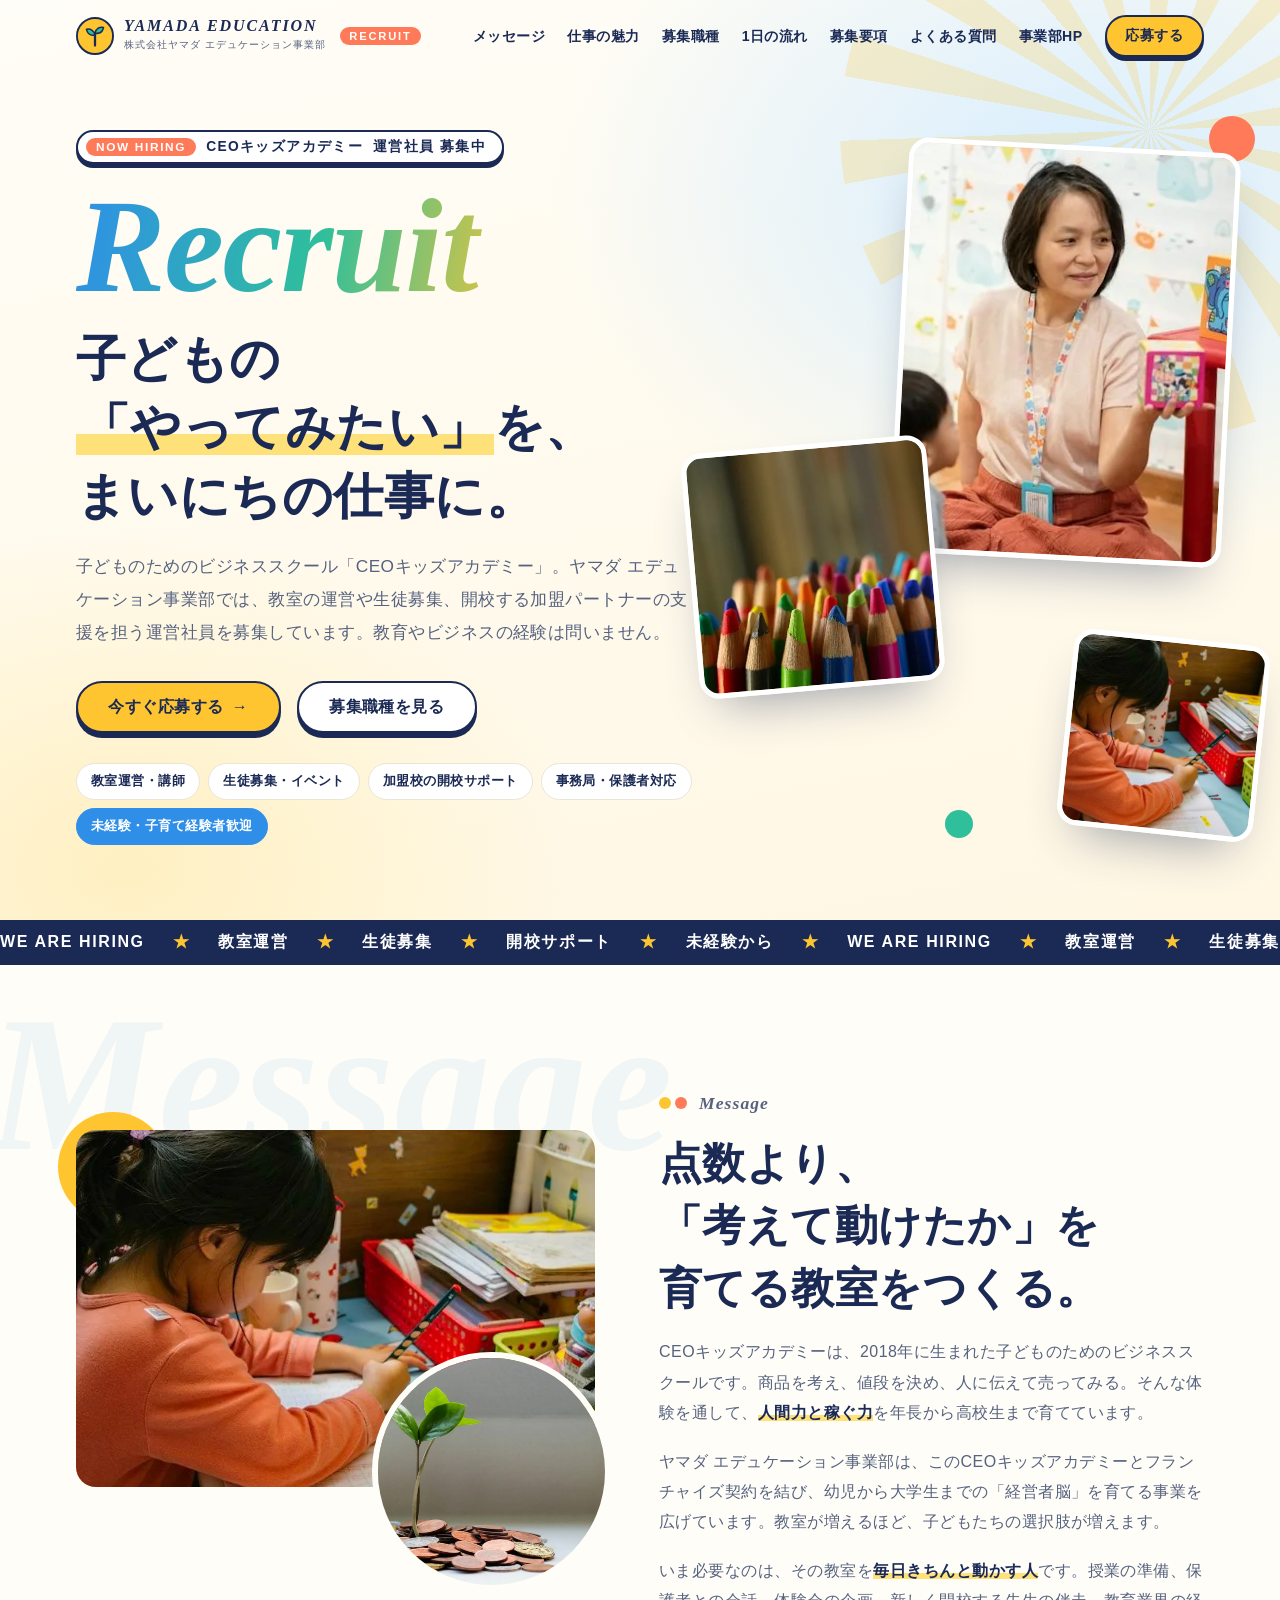
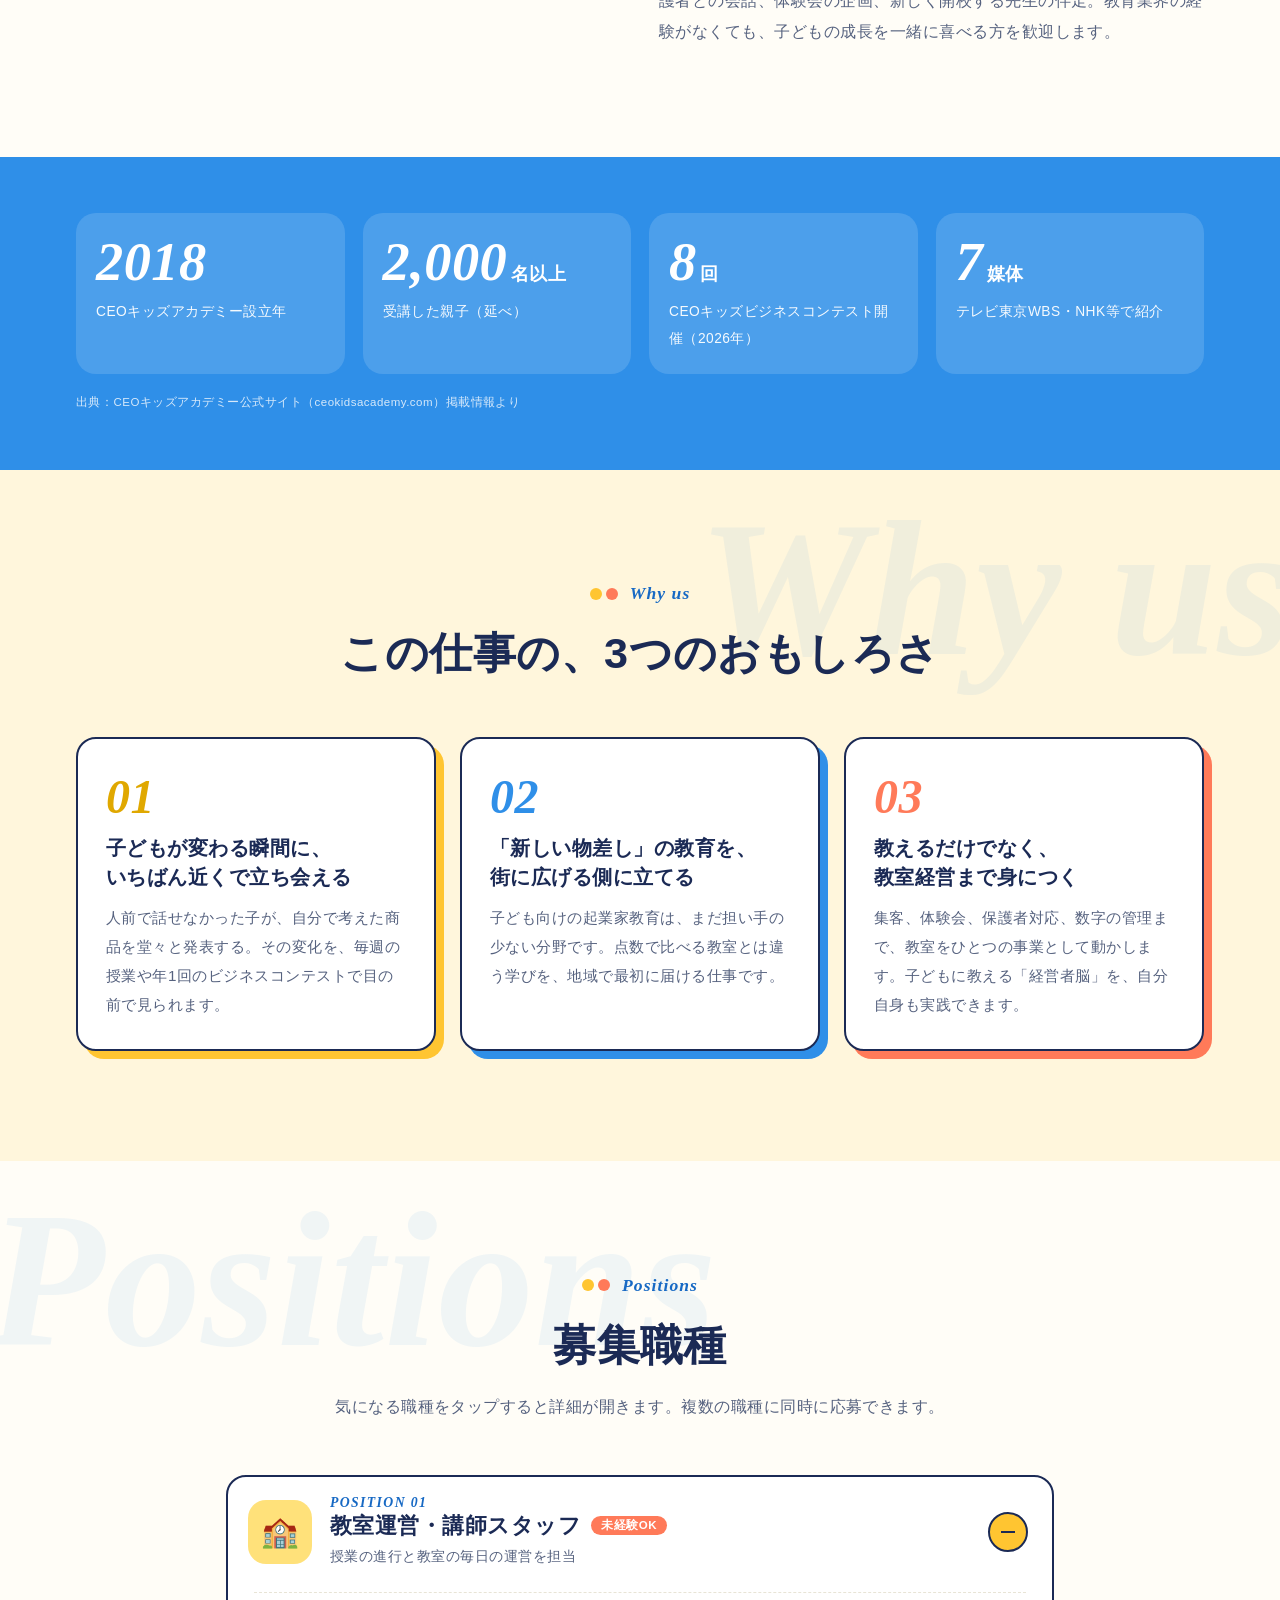
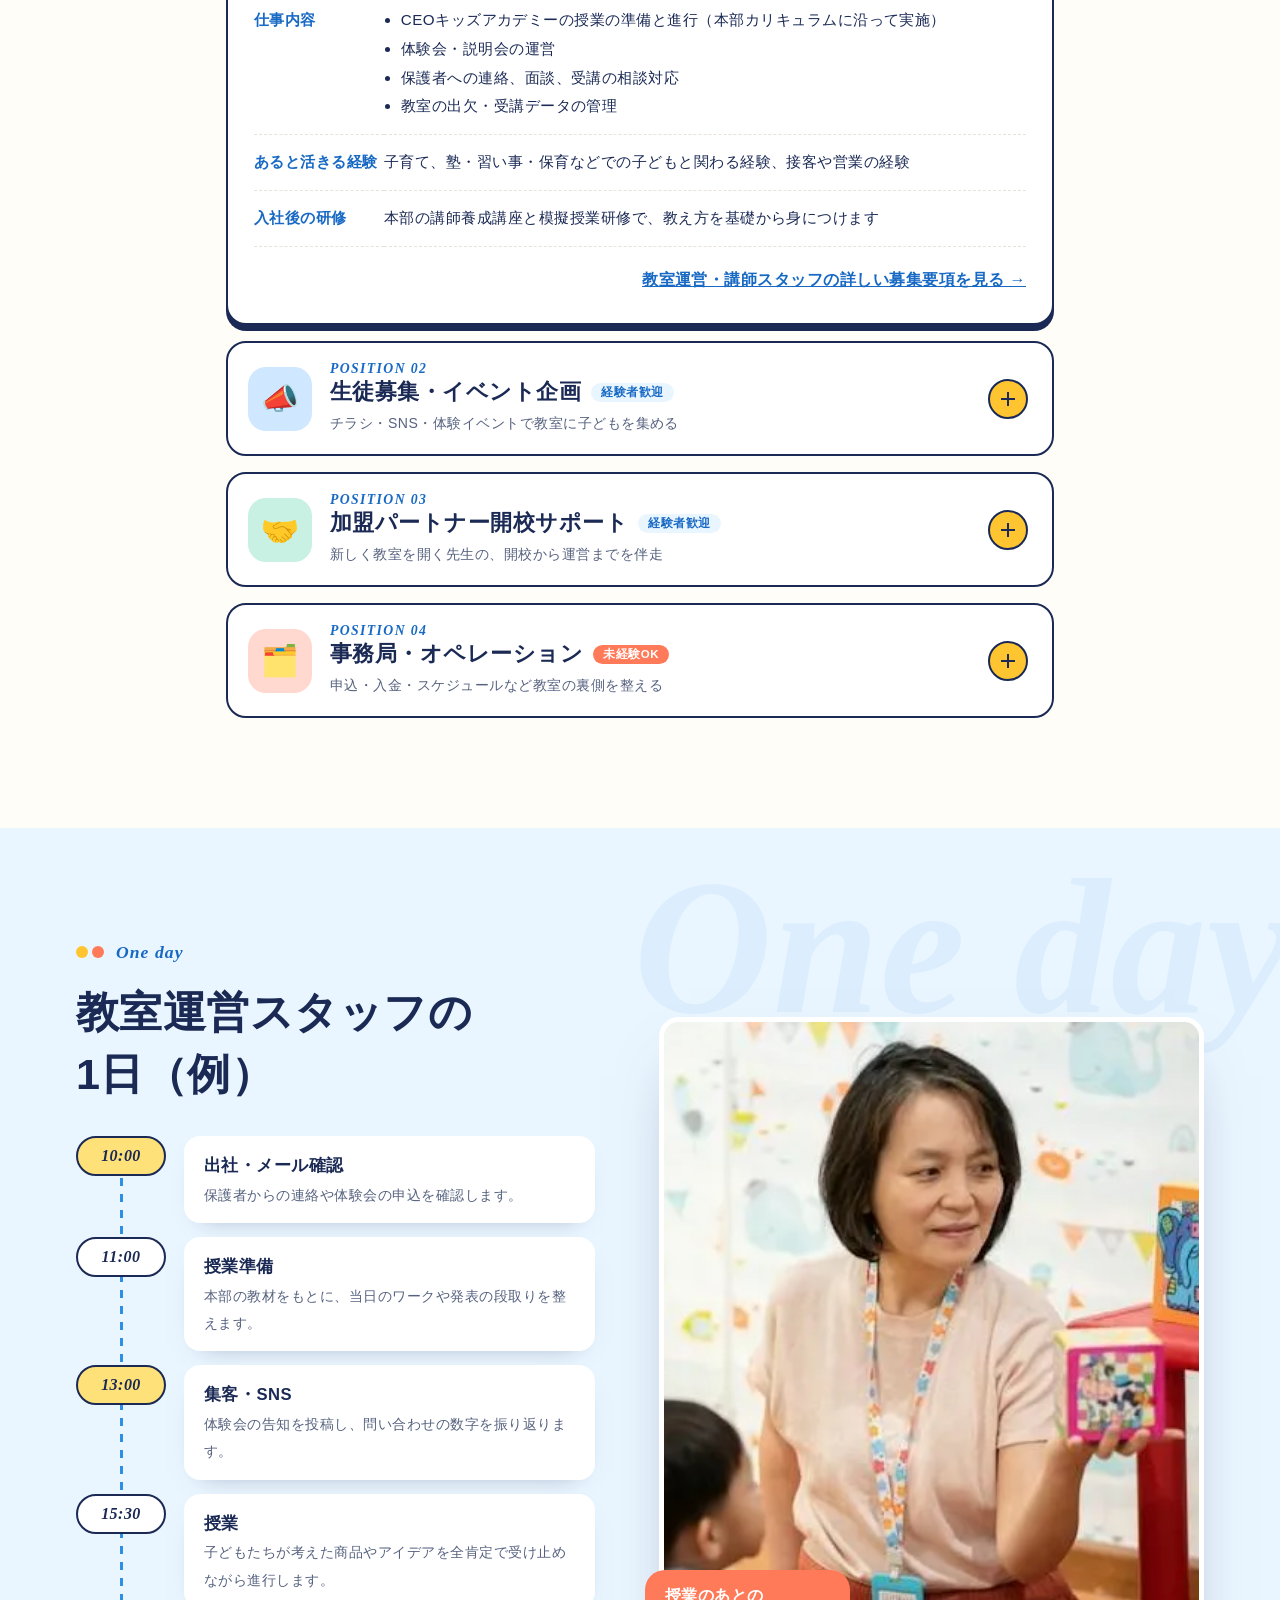
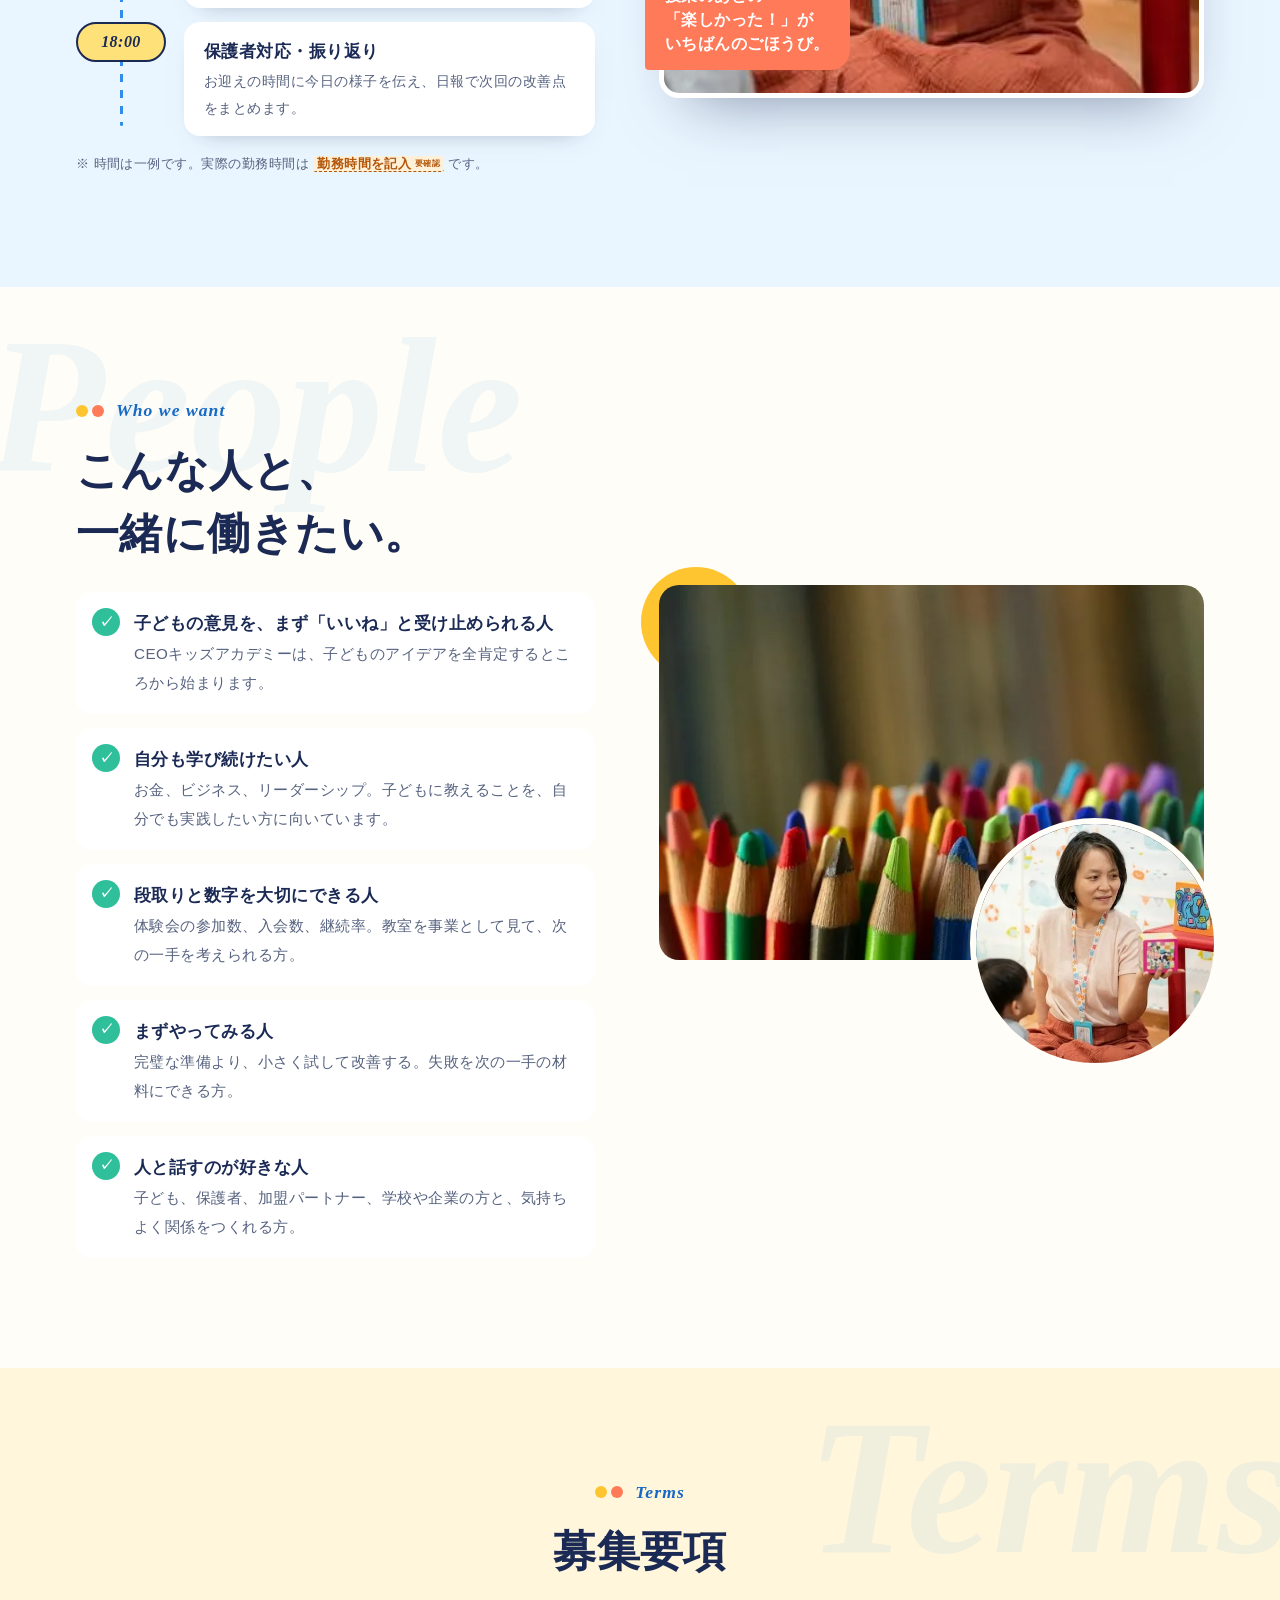
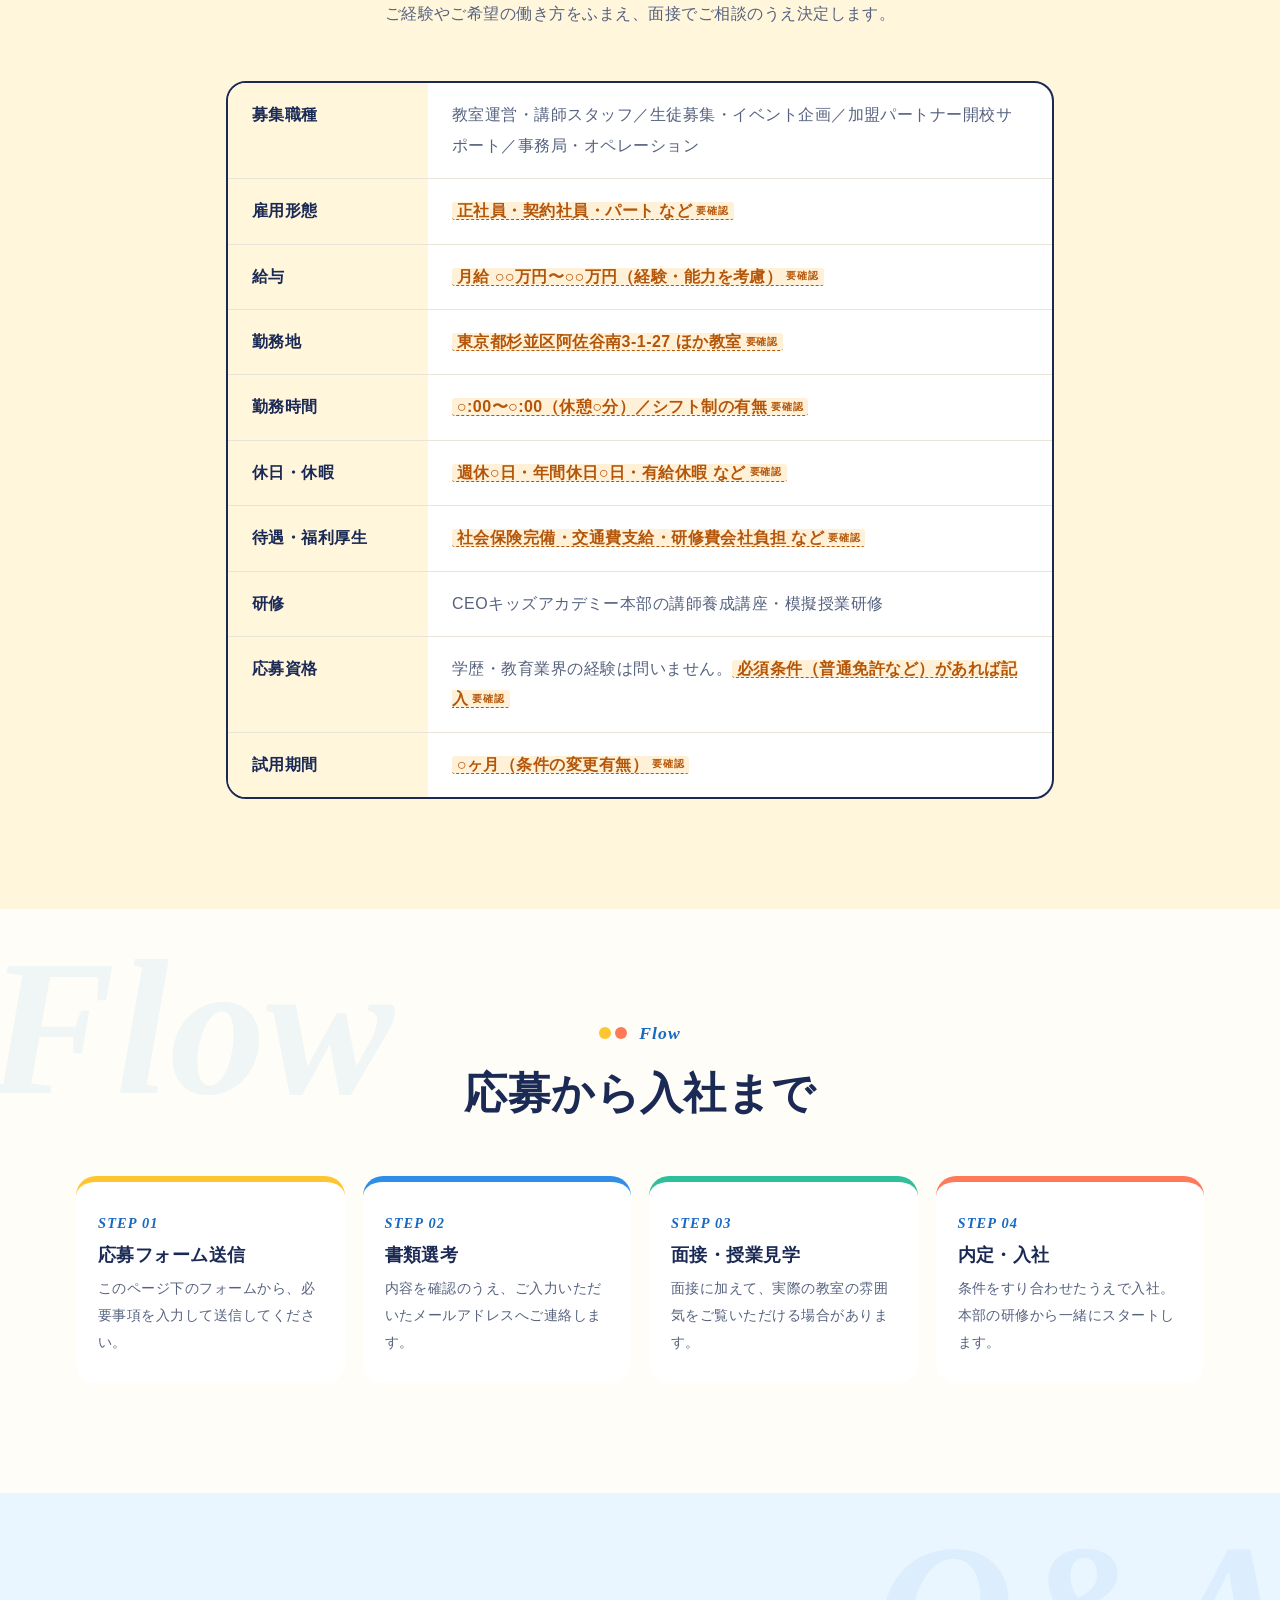
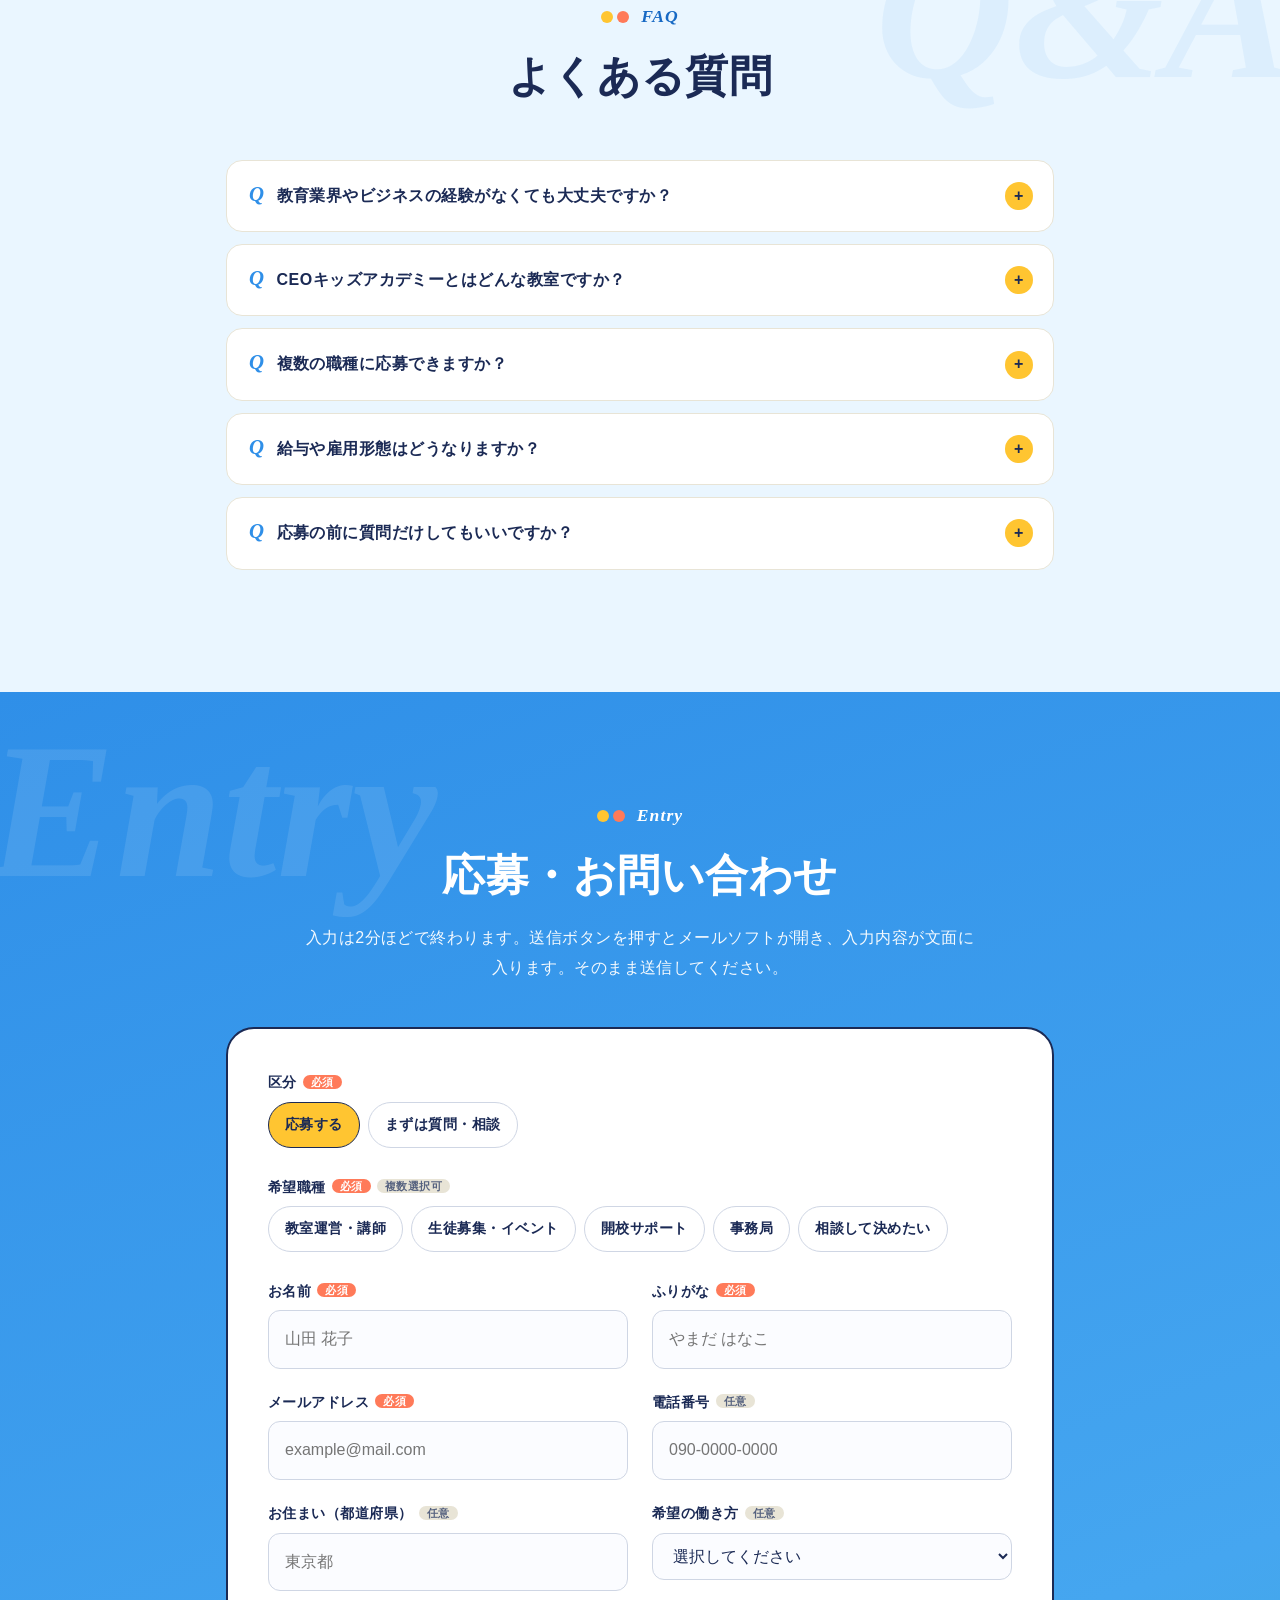
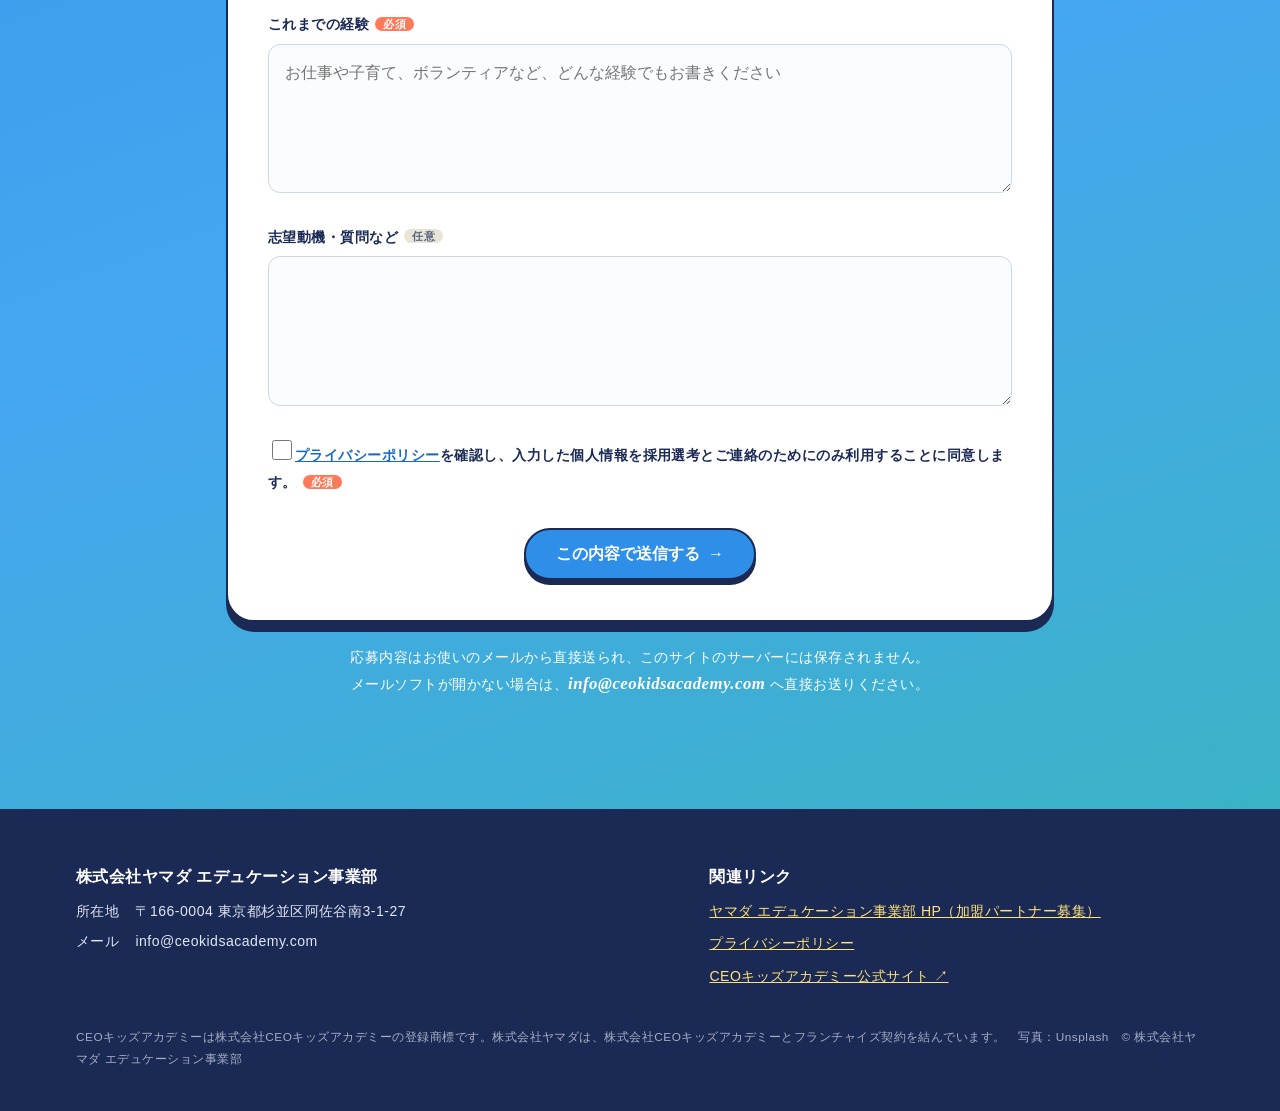
==== commit 5a00862e: "SEO・構造化データ・CSP・プライバシーポリシー・職種別ページを追加 - 採用トップ: canonical/OGP、Organization・FAQPage・ItemList・BreadcrumbL" ====
--- a/recruit/index.html
+++ b/recruit/index.html
@@ -3,285 +3,166 @@
 <head>
 <meta charset="utf-8">
 <meta name="viewport" content="width=device-width, initial-scale=1, viewport-fit=cover">
-<meta name="description" content="株式会社ヤマダ エデュケーション事業部 採用サイト｜CEOキッズアカデミーの教室運営を担う、運営社員を募集しています。未経験・子育て経験者歓迎。">
+<meta http-equiv="Content-Security-Policy" content="default-src 'self'; script-src 'self'; style-src 'self' 'unsafe-inline' https://fonts.googleapis.com; font-src https://fonts.gstatic.com; img-src 'self' data:; connect-src 'none'; object-src 'none'; base-uri 'self'; form-action 'none'; upgrade-insecure-requests">
+<meta name="referrer" content="strict-origin-when-cross-origin">
+<title>CEOキッズアカデミー 運営社員 採用｜ヤマダ エデュケーション事業部</title>
+<meta name="description" content="子どものビジネススクール「CEOキッズアカデミー」の教室運営・講師、生徒募集、開校サポート、事務局の運営社員を募集。未経験・子育て経験者歓迎。株式会社ヤマダ エデュケーション事業部（東京都杉並区）。">
+<link rel="canonical" href="https://livmakers.github.io/yamada-edu-hp/recruit/">
 <meta name="theme-color" content="#2f8fe8">
-<title>CEOキッズ 運営社員採用</title>
+<meta property="og:type" content="website">
+<meta property="og:locale" content="ja_JP">
+<meta property="og:site_name" content="ヤマダ エデュケーション事業部 採用">
+<meta property="og:title" content="CEOキッズアカデミー 運営社員 採用｜ヤマダ エデュケーション事業部">
+<meta property="og:description" content="子どものビジネススクール「CEOキッズアカデミー」の教室運営・講師、生徒募集、開校サポート、事務局の運営社員を募集。未経験・子育て経験者歓迎。株式会社ヤマダ エデュケーション事業部（東京都杉並区）。">
+<meta property="og:url" content="https://livmakers.github.io/yamada-edu-hp/recruit/">
+<meta property="og:image" content="https://livmakers.github.io/yamada-edu-hp/recruit/og.jpg">
+<meta property="og:image:width" content="1200">
+<meta property="og:image:height" content="630">
+<meta name="twitter:card" content="summary_large_image">
 <link rel="preconnect" href="https://fonts.googleapis.com">
 <link rel="preconnect" href="https://fonts.gstatic.com" crossorigin>
 <link rel="stylesheet" href="https://fonts.googleapis.com/css2?family=Bodoni+Moda:ital,opsz,wght@1,6..96,600;1,6..96,800&family=Zen+Maru+Gothic:wght@500;700;900&family=Zen+Kaku+Gothic+New:wght@400;500;700&display=swap">
-<style>
-/* 採用サイト：元HPの「藍×ゴールド」を、朝の光のような「スカイブルー×サンイエロー×コーラル」へ明るく転調 */
-:root{
-  color-scheme:light;
-  --bg:#fffdf7; --cream:#fff6dc; --sky-bg:#eaf6ff; --surface:#ffffff;
-  --ink:#1b2a55; --ink-2:#56627f; --line:#e8e4d6;
-  --sky:#2f8fe8; --sky-d:#1769c4; --sun:#ffc531; --sun-2:#ffe17a; --coral:#ff7a59; --mint:#2fbf9b; --gold:#c9a14a;
-  --ph:#b4560a; --ph-bg:#fff1d8;
-  --f-round:"Zen Maru Gothic","Hiragino Maru Gothic ProN","Hiragino Sans",sans-serif;
-  --f-en:"Bodoni Moda",Didot,Georgia,serif;
-  --f-body:"Zen Kaku Gothic New","Hiragino Sans","Noto Sans JP","Yu Gothic",sans-serif;
-  --r:20px; --wrap:1160px;
+<link rel="stylesheet" href="style.css">
+<script type="application/ld+json">
+{
+ "@type": "Organization",
+ "name": "株式会社ヤマダ エデュケーション事業部",
+ "url": "https://livmakers.github.io/yamada-edu-hp/",
+ "email": "info@ceokidsacademy.com",
+ "address": {
+  "@type": "PostalAddress",
+  "postalCode": "166-0004",
+  "addressRegion": "東京都",
+  "addressLocality": "杉並区",
+  "streetAddress": "阿佐谷南3-1-27",
+  "addressCountry": "JP"
+ },
+ "@context": "https://schema.org",
+ "description": "CEOキッズアカデミーとフランチャイズ契約を結び、幼児から大学生までの「経営者脳」を育てる教育事業を展開。",
+ "sameAs": [
+  "https://ceokidsacademy.com/"
+ ]
 }
-*{box-sizing:border-box}
-html,body{margin:0}
-html{scroll-behavior:smooth;scroll-padding-top:80px}
-body{background:var(--bg);color:var(--ink);font-family:var(--f-body);font-size:16px;line-height:1.9;letter-spacing:.03em;-webkit-font-smoothing:antialiased;overflow-x:hidden}
-[hidden]{display:none!important}
-img{display:block;max-width:100%}
-a{color:var(--sky-d)}
-h1,h2,h3{margin:0;font-family:var(--f-round);font-weight:900;line-height:1.45;text-wrap:balance}
-p{margin:0}
-:focus-visible{outline:3px solid var(--sun);outline-offset:3px}
-.wrap{max-width:var(--wrap);margin:0 auto;padding-left:max(16px,env(safe-area-inset-left,0px));padding-right:max(16px,env(safe-area-inset-right,0px))}
-.narrow{max-width:860px}
-.c{text-align:center}
-.skip{position:absolute;left:-9999px}.skip:focus{left:12px;top:12px;z-index:99;background:#fff;padding:8px 12px}
-
-/* 要確認（BOSS記入箇所） */
-.ph{background:var(--ph-bg);color:var(--ph);border-bottom:1px dashed var(--ph);padding:0 .3em;font-weight:700;border-radius:3px}
-.ph::after{content:"要確認";font-size:.62em;margin-left:.4em;letter-spacing:.08em;vertical-align:.25em}
-
-/* buttons */
-.btn{display:inline-flex;align-items:center;justify-content:center;gap:.5em;min-height:52px;padding:.8em 1.9em;border-radius:999px;border:2px solid var(--ink);font:700 1rem/1.2 var(--f-round);text-decoration:none;color:var(--ink);background:#fff;cursor:pointer;white-space:nowrap;transition:transform .2s,box-shadow .2s,background .2s;box-shadow:0 5px 0 var(--ink)}
-.btn:hover{transform:translateY(-2px);box-shadow:0 7px 0 var(--ink)}
-.btn:active{transform:translateY(4px);box-shadow:0 1px 0 var(--ink)}
-.btn.sun{background:var(--sun)}
-.btn.sky{background:var(--sky);color:#fff}
-.btn.sm{min-height:42px;padding:.55em 1.3em;font-size:.9rem;box-shadow:0 4px 0 var(--ink)}
-.btn .arw{transition:transform .2s}.btn:hover .arw{transform:translateX(4px)}
-
-/* header */
-.hdr{position:fixed;top:0;left:0;right:0;z-index:50;transition:background .3s,box-shadow .3s;padding-top:env(safe-area-inset-top,0px)}
-.hdr.sc{background:rgba(255,253,247,.94);backdrop-filter:blur(10px);box-shadow:0 1px 0 var(--line)}
-.hdr .in{display:flex;align-items:center;gap:22px;min-height:72px}
-.brand{display:flex;align-items:center;gap:10px;text-decoration:none;color:var(--ink)}
-.brand svg{width:38px;height:38px;flex:none}
-.brand b{display:block;font:italic 800 1rem/1.1 var(--f-en);letter-spacing:.12em;white-space:nowrap}
-.brand small{display:block;font-size:.64rem;letter-spacing:.1em;color:var(--ink-2)}
-.brand .tag{font:700 .7rem var(--f-round);letter-spacing:.16em;color:#fff;background:var(--coral);padding:3px 9px;border-radius:999px;margin-left:4px}
-.nav{margin-left:auto;display:flex;gap:22px;font-size:.88rem;font-weight:700;white-space:nowrap}
-.nav a{color:var(--ink);text-decoration:none;position:relative;padding:4px 0}
-.nav a::after{content:"";position:absolute;left:0;right:100%;bottom:0;height:3px;border-radius:3px;background:var(--sun);transition:right .3s}
-.nav a:hover::after{right:0}
-@media (max-width:1040px){.nav{display:none}.hdr .btn{margin-left:auto}}
-@media (max-width:520px){.hiring{font-size:.72rem;letter-spacing:.04em;gap:6px;padding:5px 12px 5px 6px}.hiring i{font-size:.64rem;letter-spacing:.06em;white-space:nowrap}.brand small{display:none}.brand b{font-size:.86rem}.brand svg{width:32px;height:32px}.hdr .in{min-height:62px;gap:10px}.brand .tag{display:none}}
-
-/* hero */
-.hero{position:relative;min-height:min(880px,100svh);padding:130px 0 120px;display:flex;align-items:center;overflow:hidden;background:
-  radial-gradient(60% 55% at 85% 20%,#d6edff 0%,transparent 70%),
-  radial-gradient(50% 50% at 10% 90%,#fff0c2 0%,transparent 70%),
-  linear-gradient(170deg,#fffdf7,#fff7e3)}
-.sunburst{position:absolute;right:-180px;top:-180px;width:620px;height:620px;border-radius:50%;background:repeating-conic-gradient(from 0deg,rgba(255,197,49,.22) 0 8deg,transparent 8deg 20deg);animation:spin 80s linear infinite;z-index:0}
-@keyframes spin{to{transform:rotate(360deg)}}
-.hero .wrap{position:relative;z-index:2;width:100%}
-.hero-tx{max-width:620px}
-.hiring{display:inline-flex;align-items:center;gap:10px;font:700 .86rem var(--f-round);letter-spacing:.1em;background:#fff;border:2px solid var(--ink);border-radius:999px;padding:6px 16px 6px 8px;box-shadow:0 4px 0 var(--ink)}
-.hiring i{font-style:normal;background:var(--coral);color:#fff;border-radius:999px;padding:2px 10px;font-size:.74rem;letter-spacing:.14em;animation:blink 1.6s ease-in-out infinite}
-@keyframes blink{50%{opacity:.55}}
-@media (max-width:520px){.hiring .pc-only{display:none}.hiring{white-space:nowrap}}
-.hero .big-en{display:block;font:italic 800 clamp(3.2rem,11vw,8.4rem)/.9 var(--f-en);letter-spacing:-.01em;margin-top:22px;background:linear-gradient(100deg,var(--sky) 0%,var(--mint) 40%,var(--sun) 75%,var(--coral) 100%);-webkit-background-clip:text;background-clip:text;color:transparent}
-.hero h1{font-size:clamp(1.75rem,4.3vw,3.1rem);line-height:1.38;margin-top:18px}
-.hero h1 span{display:block;opacity:0;transform:translateY(22px);animation:up .9s cubic-bezier(.2,.7,.2,1) forwards}
-.hero h1 span:nth-child(2){animation-delay:.16s}
-.hero h1 mark{white-space:nowrap;background:linear-gradient(transparent 62%,var(--sun-2) 62%);color:inherit;padding:0 .08em}
-.hero .lead{margin-top:20px;color:var(--ink-2);font-size:clamp(.98rem,1.6vw,1.08rem);opacity:0;animation:up .9s .35s forwards}
-.hero-cta{display:flex;flex-wrap:wrap;gap:16px;margin-top:32px;opacity:0;animation:up .9s .5s forwards}
-.tags{list-style:none;margin:30px 0 0;padding:0;display:flex;flex-wrap:wrap;gap:8px;opacity:0;animation:up .9s .65s forwards}
-.tags li{font-size:.82rem;font-weight:700;padding:5px 14px;border-radius:999px;background:#fff;border:1.5px solid var(--line)}
-.tags li.hot{background:var(--sky);color:#fff;border-color:var(--sky)}
-@keyframes up{to{opacity:1;transform:none}}
-.hero-ph{position:absolute;right:0;top:0;bottom:0;width:48%;z-index:1}
-.hero-ph figure{position:absolute;margin:0;border-radius:var(--r);overflow:hidden;border:5px solid #fff;box-shadow:0 26px 50px -22px rgba(27,42,85,.45)}
-.hero-ph img{width:100%;height:100%;object-fit:cover}
-.hero-ph .p1{width:54%;aspect-ratio:4/5;right:8%;top:15%;transform:rotate(3deg);animation:fl 9s ease-in-out infinite}
-.hero-ph .p2{width:40%;aspect-ratio:1;right:56%;top:46%;transform:rotate(-5deg);animation:fl 11s -3s ease-in-out infinite}
-.hero-ph .p3{width:32%;aspect-ratio:1;right:3%;top:66%;transform:rotate(6deg);animation:fl 10s -5s ease-in-out infinite}
-@keyframes fl{0%,100%{translate:0 0}50%{translate:0 -14px}}
-.blob{position:absolute;border-radius:50%;z-index:0}
-.blob.b1{width:90px;height:90px;background:var(--sun);right:44%;top:20%;animation:fl 7s ease-in-out infinite}
-.blob.b2{width:46px;height:46px;background:var(--coral);right:4%;top:12%;animation:fl 8s -2s ease-in-out infinite}
-.blob.b3{width:28px;height:28px;background:var(--mint);right:50%;top:84%;animation:fl 6s -1s ease-in-out infinite}
-@media (max-width:900px){
-  .hero{padding:110px 0 90px;min-height:auto;display:block}
-  .hero-ph{position:relative;width:100%;height:340px;margin-top:40px}
-  .hero-ph .p1{width:46%;right:6%;top:0}.hero-ph .p2{width:40%;right:auto;left:4%;top:24%}.hero-ph .p3{width:30%;right:12%;top:58%}
-  .blob.b1{right:auto;left:46%;top:4%;width:60px;height:60px}.blob.b3{display:none}
-  .sunburst{width:420px;height:420px;right:-200px;top:-140px}
+</script>
+<script type="application/ld+json">
+{
+ "@context": "https://schema.org",
+ "@type": "WebPage",
+ "name": "CEOキッズアカデミー 運営社員 採用サイト",
+ "url": "https://livmakers.github.io/yamada-edu-hp/recruit/",
+ "inLanguage": "ja",
+ "dateModified": "2026-11-22",
+ "about": {
+  "@type": "Thing",
+  "name": "CEOキッズアカデミー 運営社員の求人"
+ },
+ "publisher": {
+  "@type": "Organization",
+  "name": "株式会社ヤマダ エデュケーション事業部"
+ }
 }
-.marquee{position:absolute;left:0;right:0;bottom:0;z-index:3;background:var(--ink);color:#fff;overflow:hidden;white-space:nowrap;padding-block:12px;font:700 1rem var(--f-round);letter-spacing:.1em}
-.marquee .track{display:inline-flex;animation:mq 36s linear infinite}
-.marquee span{display:inline-flex;align-items:center;gap:28px;padding-right:28px}
-.marquee span::after{content:"★";color:var(--sun)}
-@keyframes mq{to{transform:translateX(-50%)}}
-
-/* sections */
-.sec{padding:110px 0;position:relative;overflow:hidden}
-.sec>.wrap{position:relative;z-index:2}
-.sec.cream{background:var(--cream)}
-.sec.skybg{background:var(--sky-bg)}
-.wm{position:absolute;z-index:0;top:24px;left:-1%;font:italic 800 clamp(5rem,15vw,13rem)/1 var(--f-en);color:rgba(47,143,232,.07);white-space:nowrap;pointer-events:none;user-select:none}
-.wm.r{left:auto;right:-1%}
-.kicker{display:inline-flex;align-items:center;gap:10px;font:italic 600 1.1rem var(--f-en);color:var(--sky-d);letter-spacing:.06em}
-.kicker::before{content:"";width:12px;height:12px;border-radius:50%;background:var(--sun);box-shadow:16px 0 0 var(--coral)}
-.kicker::before{margin-right:18px}
-.sec h2{font-size:clamp(1.7rem,3.8vw,2.7rem);margin-top:12px}
-.sub{color:var(--ink-2);margin-top:16px;max-width:42em}
-.c .sub,.sub.c{margin-left:auto;margin-right:auto}
-.head{margin-bottom:52px}
-@media (max-width:760px){.sec{padding:80px 0}}
-.rv{transition:transform .9s cubic-bezier(.2,.7,.2,1),opacity .9s}
-.rv.pre{transform:translateY(40px);opacity:.1}
-.rv.d1{transition-delay:.1s}.rv.d2{transition-delay:.2s}.rv.d3{transition-delay:.3s}
-
-/* message */
-.two{display:grid;grid-template-columns:1fr 1.05fr;gap:64px;align-items:center}
-.two>*{min-width:0}
-.two.rev>:first-child{order:2}
-@media (max-width:900px){.two{grid-template-columns:1fr;gap:40px}.two.rev>:first-child{order:0}}
-.ph-stack{position:relative;padding-bottom:20%}
-.ph-stack img{border-radius:var(--r);width:100%;aspect-ratio:16/11;object-fit:cover}
-.ph-stack img+img{position:absolute;width:46%;right:-3%;bottom:0;aspect-ratio:1;border:6px solid var(--bg);border-radius:50%}
-.ph-stack::before{content:"";position:absolute;left:-18px;top:-18px;width:110px;height:110px;border-radius:50%;background:var(--sun);z-index:-1}
-.msg p{margin-top:18px;color:var(--ink-2)}
-.msg p strong{color:var(--ink);background:linear-gradient(transparent 64%,var(--sun-2) 64%)}
-
-/* facts */
-.facts{background:var(--sky);color:#fff}
-.facts .grid{display:grid;grid-template-columns:repeat(4,1fr);gap:18px;padding-block:56px}
-.fact{background:rgba(255,255,255,.14);border-radius:var(--r);padding:22px 20px;min-width:0}
-.fact .v{font:italic 800 clamp(2.2rem,4.6vw,3.4rem)/1 var(--f-en)}
-.fact .v small{font:700 .34em var(--f-round);margin-left:.2em;font-style:normal}
-.fact .k{font-size:.86rem;margin-top:10px;opacity:.95}
-.facts .src{grid-column:1/-1;font-size:.72rem;opacity:.8}
-@media (max-width:760px){.facts .grid{grid-template-columns:1fr 1fr}}
-
-/* why */
-.why{display:grid;grid-template-columns:repeat(3,1fr);gap:24px}
-@media (max-width:900px){.why{grid-template-columns:1fr}}
-.why article{background:#fff;border:2px solid var(--ink);border-radius:var(--r);padding:34px 28px 30px;position:relative;box-shadow:8px 8px 0 var(--c,var(--sun));transition:transform .3s,box-shadow .3s;min-width:0}
-.why article:hover{transform:translate(-3px,-3px);box-shadow:11px 11px 0 var(--c,var(--sun))}
-.why article:nth-child(2){--c:var(--sky)}.why article:nth-child(3){--c:var(--coral)}
-.why .no{font:italic 800 3rem/1 var(--f-en);color:var(--c,var(--sun))}
-.why article:first-child .no{color:#e0a800}
-.why h3{font-size:1.28rem;margin:12px 0 12px}
-.why p{font-size:.95rem;color:var(--ink-2)}
-
-/* positions */
-.jobs{display:grid;gap:16px}
-.job{background:#fff;border:2px solid var(--ink);border-radius:var(--r);overflow:hidden;transition:box-shadow .3s}
-.job[open]{box-shadow:0 6px 0 var(--ink)}
-.job summary{list-style:none;display:grid;grid-template-columns:64px 1fr 44px;gap:18px;align-items:center;padding:18px 20px;cursor:pointer}
-.job summary::-webkit-details-marker{display:none}
-.jic{width:64px;height:64px;border-radius:18px;display:flex;align-items:center;justify-content:center;background:var(--jc,var(--sun));font-size:1.9rem}
-.jno{display:block;font:italic 600 .86rem var(--f-en);color:var(--sky-d);letter-spacing:.1em}
-.jt{display:flex;align-items:center;flex-wrap:wrap;gap:8px 10px;font:900 clamp(1.08rem,2.4vw,1.35rem)/1.4 var(--f-round)}
-.jt em{font:700 .72rem var(--f-body);font-style:normal;padding:2px 10px;border-radius:999px;background:var(--sky-bg);color:var(--sky-d)}
-.jt em.ok{background:var(--coral);color:#fff}
-.jc{display:block;font-size:.88rem;color:var(--ink-2);margin-top:2px}
-.pm{width:40px;height:40px;border-radius:50%;border:2px solid var(--ink);position:relative;background:var(--sun)}
-.pm::before,.pm::after{content:"";position:absolute;left:50%;top:50%;width:14px;height:2px;background:var(--ink);transform:translate(-50%,-50%);transition:.3s}
-.pm::after{transform:translate(-50%,-50%) rotate(90deg)}
-.job[open] .pm::after{transform:translate(-50%,-50%) rotate(0)}
-.jbody{padding:4px 26px 28px}
-.jbody dl{display:grid;grid-template-columns:130px 1fr;margin:0;border-top:1.5px dashed var(--line)}
-.jbody dt,.jbody dd{padding:13px 0;border-bottom:1.5px dashed var(--line);margin:0;font-size:.95rem}
-.jbody dt{font-weight:700;color:var(--sky-d)}
-.jbody ul{margin:0;padding-left:1.1em}
-@media (max-width:560px){.job summary{grid-template-columns:48px 1fr 36px;gap:12px;padding:16px 14px}.jic{width:48px;height:48px;font-size:1.4rem;border-radius:14px}.pm{width:34px;height:34px}.jbody{padding:4px 16px 22px}.jbody dl{grid-template-columns:1fr}.jbody dt{border-bottom:0;padding-bottom:0}.jbody dd{padding-top:4px}}
-
-/* day */
-.day{list-style:none;margin:0;padding:0;position:relative;display:grid;gap:14px}
-.day::before{content:"";position:absolute;left:44px;top:10px;bottom:10px;width:3px;border-radius:3px;background:repeating-linear-gradient(var(--sky) 0 8px,transparent 8px 16px)}
-.day li{display:grid;grid-template-columns:90px 1fr;gap:18px;align-items:start;position:relative}
-.day time{display:flex;align-items:center;justify-content:center;height:40px;background:#fff;border:2px solid var(--ink);border-radius:999px;font:italic 800 1rem var(--f-en);position:relative;z-index:1}
-.day li:nth-child(odd) time{background:var(--sun-2)}
-.day .box{background:#fff;border-radius:16px;padding:14px 20px;box-shadow:0 10px 24px -18px rgba(27,42,85,.5)}
-.day b{font-family:var(--f-round);font-size:1.04rem}
-.day p{font-size:.9rem;color:var(--ink-2)}
-.day-note{font-size:.8rem;color:var(--ink-2);margin-top:16px}
-
-/* people */
-.check{list-style:none;margin:28px 0 0;padding:0;display:grid;gap:14px}
-.check li{background:#fff;border-radius:16px;padding:16px 20px 16px 58px;position:relative;color:var(--ink-2);font-size:.95rem}
-.check li b{display:block;color:var(--ink);font-family:var(--f-round);font-size:1.06rem}
-.check li::before{content:"✓";position:absolute;left:16px;top:16px;width:28px;height:28px;border-radius:50%;background:var(--mint);color:#fff;font-weight:900;display:flex;align-items:center;justify-content:center;font-size:.9rem}
-.ph-one{position:relative}
-.ph-one img{border-radius:var(--r);aspect-ratio:4/5;object-fit:cover;width:100%;border:5px solid #fff;box-shadow:0 30px 60px -30px rgba(27,42,85,.5)}
-.ph-one .bubble{position:absolute;left:-14px;bottom:28px;background:var(--coral);color:#fff;font:900 1rem/1.5 var(--f-round);padding:14px 20px;border-radius:20px 20px 20px 4px;max-width:70%}
-
-/* terms */
-dl.terms{display:grid;grid-template-columns:200px 1fr;margin:0;background:#fff;border-radius:var(--r);overflow:hidden;border:2px solid var(--ink)}
-dl.terms dt,dl.terms dd{padding:17px 24px;border-bottom:1.5px solid var(--line);margin:0}
-dl.terms dt{font-weight:700;background:var(--cream)}
-dl.terms dd{color:var(--ink-2)}
-dl.terms dt:last-of-type,dl.terms dd:last-of-type{border-bottom:0}
-@media (max-width:560px){dl.terms{grid-template-columns:1fr}dl.terms dt{border-bottom:0;padding-bottom:4px}dl.terms dd{padding-top:0}}
-
-/* flow */
-ol.flow{list-style:none;margin:0;padding:0;display:grid;grid-template-columns:repeat(4,1fr);gap:18px}
-@media (max-width:900px){ol.flow{grid-template-columns:1fr 1fr}}
-@media (max-width:480px){ol.flow{grid-template-columns:1fr}}
-ol.flow li{background:#fff;border-radius:var(--r);padding:26px 22px;position:relative;border-top:6px solid var(--fc,var(--sun));min-width:0}
-ol.flow li:nth-child(2){--fc:var(--sky)}ol.flow li:nth-child(3){--fc:var(--mint)}ol.flow li:nth-child(4){--fc:var(--coral)}
-ol.flow .st{font:italic 800 .9rem var(--f-en);color:var(--sky-d);letter-spacing:.08em}
-ol.flow b{display:block;font:900 1.12rem var(--f-round);margin-top:4px}
-ol.flow p{font-size:.9rem;color:var(--ink-2);margin-top:8px}
-
-/* faq */
-.qa{background:#fff;border-radius:16px;margin-bottom:12px;border:1.5px solid var(--line)}
-.qa summary{cursor:pointer;list-style:none;padding:20px 54px 20px 22px;font-weight:700;position:relative}
-.qa summary::-webkit-details-marker{display:none}
-.qa summary::before{content:"Q";font:italic 800 1.3rem var(--f-en);color:var(--sky);margin-right:12px}
-.qa summary::after{content:"+";position:absolute;right:20px;top:50%;transform:translateY(-50%);width:28px;height:28px;border-radius:50%;background:var(--sun);display:flex;align-items:center;justify-content:center;font-weight:900;transition:transform .3s}
-.qa[open] summary::after{transform:translateY(-50%) rotate(45deg)}
-.qa p{padding:0 22px 22px 52px;color:var(--ink-2)}
-
-/* entry */
-.entry{background:linear-gradient(160deg,var(--sky) 0%,#45a6f0 60%,var(--mint) 140%);color:#fff}
-.entry .wm{color:rgba(255,255,255,.1)}
-.entry .kicker{color:#fff}
-.entry .sub{color:#fff;opacity:.95}
-.form{background:#fff;color:var(--ink);border-radius:28px;padding:40px;display:grid;grid-template-columns:1fr 1fr;gap:20px 24px;border:2px solid var(--ink);box-shadow:0 10px 0 var(--ink);margin-top:44px}
-.form .full{grid-column:1/-1}
-@media (max-width:640px){.form{grid-template-columns:1fr;padding:26px 18px}}
-.form label,.form legend{display:block;font-size:.88rem;font-weight:700;margin-bottom:6px;padding:0}
-.req{font-size:.68rem;background:var(--coral);color:#fff;padding:1px 8px;border-radius:999px;margin-left:6px;vertical-align:.12em}
-.opt{font-size:.68rem;background:var(--line);color:var(--ink-2);padding:1px 8px;border-radius:999px;margin-left:6px;vertical-align:.12em}
-.form input[type=text],.form input[type=email],.form input[type=tel],.form select,.form textarea{width:100%;font:inherit;padding:13px 16px;border-radius:12px;border:1.5px solid #cfd6e4;background:#fbfcff;color:var(--ink);transition:border-color .2s,box-shadow .2s}
-.form input:focus,.form select:focus,.form textarea:focus{outline:none;border-color:var(--sky);box-shadow:0 0 0 4px rgba(47,143,232,.18)}
-.form fieldset{border:0;margin:0;padding:0}
-.chips{display:flex;flex-wrap:wrap;gap:8px}
-.chip{position:relative}
-.chip input{position:absolute;opacity:0;width:1px;height:1px}
-.chip span{display:inline-block;padding:8px 16px;border:1.5px solid #cfd6e4;border-radius:999px;cursor:pointer;font-size:.9rem;transition:.2s;background:#fff}
-.chip input:checked+span{background:var(--sun);border-color:var(--ink);font-weight:700}
-.chip input:focus-visible+span{outline:3px solid var(--sky);outline-offset:2px}
-.err{font-size:.8rem;color:#d1432a;margin-top:4px}
-.agree{display:flex;gap:10px;align-items:flex-start;font-size:.9rem}
-.agree input{width:20px;height:20px;margin-top:4px;accent-color:var(--sky)}
-.form .send{justify-self:center;margin-top:6px}
-.form-msg{grid-column:1/-1;background:var(--sky-bg);border-left:4px solid var(--sky);padding:12px 16px;border-radius:8px;font-size:.9rem}
-.mailto{margin-top:22px;font-size:.9rem}
-.mailto b{font:italic 600 1.05rem var(--f-en);user-select:all}
-
-/* footer */
-footer{background:var(--ink);color:#dfe5f3;padding:56px 0 calc(40px + env(safe-area-inset-bottom,0px));font-size:.88rem}
-footer .grid{display:grid;grid-template-columns:1.2fr 1fr;gap:40px}
-@media (max-width:760px){footer .grid{grid-template-columns:1fr}}
-footer h3{font-size:1rem;color:#fff;margin-bottom:10px}
-footer dl{display:grid;grid-template-columns:auto 1fr;gap:4px 16px;margin:0}
-footer dd{margin:0}
-footer a{color:var(--sun-2)}
-footer ul{list-style:none;margin:0;padding:0;display:grid;gap:6px}
-.legal{margin-top:36px;font-size:.74rem;opacity:.7}
-
-/* mobile sticky */
-.sticky{position:fixed;left:12px;right:12px;bottom:calc(12px + env(safe-area-inset-bottom,0px));z-index:40;display:none}
-.sticky .btn{width:100%}
-@media (max-width:760px){.sticky{display:block;transform:translateY(140%);transition:transform .35s}.sticky.on{transform:none}}
-
-@media (prefers-reduced-motion:reduce){*,*::before,*::after{animation:none!important;transition:none!important}.hero h1 span,.hero .lead,.hero-cta,.tags{opacity:1;transform:none}}
-</style>
+</script>
+<script type="application/ld+json">
+{
+ "@context": "https://schema.org",
+ "@type": "ItemList",
+ "name": "募集職種",
+ "itemListElement": [
+  {
+   "@type": "ListItem",
+   "position": 1,
+   "name": "教室運営・講師スタッフ",
+   "url": "https://livmakers.github.io/yamada-edu-hp/recruit/jobs/classroom.html"
+  },
+  {
+   "@type": "ListItem",
+   "position": 2,
+   "name": "生徒募集・イベント企画",
+   "url": "https://livmakers.github.io/yamada-edu-hp/recruit/jobs/marketing.html"
+  },
+  {
+   "@type": "ListItem",
+   "position": 3,
+   "name": "加盟パートナー開校サポート",
+   "url": "https://livmakers.github.io/yamada-edu-hp/recruit/jobs/partner.html"
+  },
+  {
+   "@type": "ListItem",
+   "position": 4,
+   "name": "事務局・オペレーション",
+   "url": "https://livmakers.github.io/yamada-edu-hp/recruit/jobs/office.html"
+  }
+ ]
+}
+</script>
+<script type="application/ld+json">
+{
+ "@context": "https://schema.org",
+ "@type": "FAQPage",
+ "mainEntity": [
+  {
+   "@type": "Question",
+   "name": "教育業界やビジネスの経験がなくても大丈夫ですか？",
+   "acceptedAnswer": {
+    "@type": "Answer",
+    "text": "はい、大丈夫です。CEOキッズアカデミー本部の講師養成講座と模擬授業研修で、教え方を基礎から身につけられます。子育てや接客の経験も、そのまま活かせます。"
+   }
+  },
+  {
+   "@type": "Question",
+   "name": "CEOキッズアカデミーとはどんな教室ですか？",
+   "acceptedAnswer": {
+    "@type": "Answer",
+    "text": "2018年設立の、子どものためのビジネススクールです。年長から高校生、保護者までを対象に、お金・ビジネス・リーダーシップを実践の中で学びます。くわしくは公式サイトをご覧ください。"
+   }
+  },
+  {
+   "@type": "Question",
+   "name": "複数の職種に応募できますか？",
+   "acceptedAnswer": {
+    "@type": "Answer",
+    "text": "できます。応募フォームの「希望職種」で複数選んでください。面接で適性をふまえてご相談することもあります。"
+   }
+  },
+  {
+   "@type": "Question",
+   "name": "給与や雇用形態はどうなりますか？",
+   "acceptedAnswer": {
+    "@type": "Answer",
+    "text": "募集要項をご覧ください。ご経験・スキル・ご希望の働き方をふまえ、面接でご相談のうえ決定します。"
+   }
+  },
+  {
+   "@type": "Question",
+   "name": "応募の前に質問だけしてもいいですか？",
+   "acceptedAnswer": {
+    "@type": "Answer",
+    "text": "はい。応募フォームの「区分」で「まずは質問・相談」を選んで送信してください。"
+   }
+  }
+ ]
+}
+</script>
+<script type="application/ld+json">
+{
+ "@context": "https://schema.org",
+ "@type": "BreadcrumbList",
+ "itemListElement": [
+  {
+   "@type": "ListItem",
+   "position": 1,
+   "name": "ホーム",
+   "item": "https://livmakers.github.io/yamada-edu-hp/"
+  },
+  {
+   "@type": "ListItem",
+   "position": 2,
+   "name": "運営社員 採用",
+   "item": "https://livmakers.github.io/yamada-edu-hp/recruit/"
+  }
+ ]
+}
+</script>
 </head>
 <body>
 <a class="skip" href="#main">本文へスキップ</a>
@@ -389,28 +270,28 @@
           <dt>仕事内容</dt><dd><ul><li>CEOキッズアカデミーの授業の準備と進行（本部カリキュラムに沿って実施）</li><li>体験会・説明会の運営</li><li>保護者への連絡、面談、受講の相談対応</li><li>教室の出欠・受講データの管理</li></ul></dd>
           <dt>あると活きる経験</dt><dd>子育て、塾・習い事・保育などでの子どもと関わる経験、接客や営業の経験</dd>
           <dt>入社後の研修</dt><dd>本部の講師養成講座と模擬授業研修で、教え方を基礎から身につけます</dd>
-        </dl></div>
+        </dl><p class="more"><a href="jobs/classroom.html">教室運営・講師スタッフの詳しい募集要項を見る →</a></p></div>
       </details>
       <details class="job rv">
         <summary><span class="jic" style="--jc:#cfe8ff" aria-hidden="true">📣</span><span><span class="jno">POSITION 02</span><span class="jt">生徒募集・イベント企画<em>経験者歓迎</em></span><span class="jc">チラシ・SNS・体験イベントで教室に子どもを集める</span></span><span class="pm" aria-hidden="true"></span></summary>
         <div class="jbody"><dl>
           <dt>仕事内容</dt><dd><ul><li>体験会・親子イベント・ワークショップの企画と集客</li><li>Instagram・LINEなどSNSの発信、チラシ・ポスターの制作手配</li><li>問い合わせから体験、入会までの数字の管理と改善</li><li>学校・企業・商業施設との連携イベントの調整</li></ul></dd>
           <dt>あると活きる経験</dt><dd>販促・広報・SNS運用、イベント運営、営業の経験</dd>
-        </dl></div>
+        </dl><p class="more"><a href="jobs/marketing.html">生徒募集・イベント企画の詳しい募集要項を見る →</a></p></div>
       </details>
       <details class="job rv">
         <summary><span class="jic" style="--jc:#c8f1e4" aria-hidden="true">🤝</span><span><span class="jno">POSITION 03</span><span class="jt">加盟パートナー開校サポート<em>経験者歓迎</em></span><span class="jc">新しく教室を開く先生の、開校から運営までを伴走</span></span><span class="pm" aria-hidden="true"></span></summary>
         <div class="jbody"><dl>
           <dt>仕事内容</dt><dd><ul><li>加盟を検討する方からの問い合わせ対応と個別のご案内</li><li>開校までの準備（研修日程・教材・集客）の進行管理</li><li>開校後の定期面談、運営の相談窓口</li><li>各教室の好事例を集めて共有する仕組みづくり</li></ul></dd>
           <dt>あると活きる経験</dt><dd>フランチャイズ本部のSV、法人営業、店舗・教室の運営管理の経験</dd>
-        </dl></div>
+        </dl><p class="more"><a href="jobs/partner.html">加盟パートナー開校サポートの詳しい募集要項を見る →</a></p></div>
       </details>
       <details class="job rv">
         <summary><span class="jic" style="--jc:#ffd9cf" aria-hidden="true">🗂️</span><span><span class="jno">POSITION 04</span><span class="jt">事務局・オペレーション<em class="ok">未経験OK</em></span><span class="jc">申込・入金・スケジュールなど教室の裏側を整える</span></span><span class="pm" aria-hidden="true"></span></summary>
         <div class="jbody"><dl>
           <dt>仕事内容</dt><dd><ul><li>受講申込・体験予約・入金の確認と管理</li><li>授業・研修・イベントのスケジュール調整</li><li>保護者や加盟パートナーからのメール・電話対応</li><li>手作業の多い業務を、マニュアル化・自動化していく改善</li></ul></dd>
           <dt>あると活きる経験</dt><dd>事務、受付、カスタマーサポートの経験。Excel・Googleスプレッドシートの基本操作</dd>
-        </dl></div>
+        </dl><p class="more"><a href="jobs/office.html">事務局・オペレーションの詳しい募集要項を見る →</a></p></div>
       </details>
     </div>
   </div>
@@ -543,12 +424,12 @@
         <select id="f-style"><option value="">選択してください</option><option>正社員</option><option>契約社員</option><option>パート・アルバイト</option><option>相談して決めたい</option></select></div>
       <div class="full"><label for="f-exp">これまでの経験<span class="req">必須</span></label><textarea id="f-exp" rows="4" placeholder="お仕事や子育て、ボランティアなど、どんな経験でもお書きください"></textarea><p class="err" id="e-exp" hidden>これまでの経験をご入力ください。</p></div>
       <div class="full"><label for="f-msg">志望動機・質問など<span class="opt">任意</span></label><textarea id="f-msg" rows="4"></textarea></div>
-      <label class="agree full"><input type="checkbox" id="f-agree"><span>入力した個人情報を、採用選考とご連絡のためにのみ利用することに同意します。<span class="req">必須</span></span></label>
+      <label class="agree full"><input type="checkbox" id="f-agree"><span><a href="../privacy.html" target="_blank" rel="noopener">プライバシーポリシー</a>を確認し、入力した個人情報を採用選考とご連絡のためにのみ利用することに同意します。<span class="req">必須</span></span></label>
       <p class="err full" id="e-agree" hidden style="margin-top:-12px">同意が必要です。</p>
       <button class="btn sky send full" type="submit">この内容で送信する <span class="arw">→</span></button>
       <p class="form-msg" id="form-msg" hidden></p>
     </form>
-    <p class="mailto c">メールソフトが開かない場合は、<b>info@ceokidsacademy.com</b> へ直接お送りください。</p>
+    <p class="mailto c">応募内容はお使いのメールから直接送られ、このサイトのサーバーには保存されません。<br>メールソフトが開かない場合は、<b>info@ceokidsacademy.com</b> へ直接お送りください。</p>
   </div>
 </section>
 </main>
@@ -562,7 +443,7 @@
       </div>
       <div>
         <h3>関連リンク</h3>
-        <ul><li><a href="../">ヤマダ エデュケーション事業部 HP（加盟パートナー募集）</a></li><li><a href="https://ceokidsacademy.com/" target="_blank" rel="noopener">CEOキッズアカデミー公式サイト ↗</a></li></ul>
+        <ul><li><a href="../">ヤマダ エデュケーション事業部 HP（加盟パートナー募集）</a></li><li><a href="../privacy.html">プライバシーポリシー</a></li><li><a href="https://ceokidsacademy.com/" target="_blank" rel="noopener">CEOキッズアカデミー公式サイト ↗</a></li></ul>
       </div>
     </div>
     <p class="legal">CEOキッズアカデミーは株式会社CEOキッズアカデミーの登録商標です。株式会社ヤマダは、株式会社CEOキッズアカデミーとフランチャイズ契約を結んでいます。　写真：Unsplash　© 株式会社ヤマダ エデュケーション事業部</p>
@@ -571,41 +452,6 @@
 
 <div class="sticky" id="sticky"><a class="btn sun" href="#entry">この仕事に応募する →</a></div>
 
-<script>
-(function(){
-  var hdr=document.getElementById('hdr'), sticky=document.getElementById('sticky');
-  function onScroll(){var y=window.scrollY;hdr.classList.toggle('sc',y>20);
-    var e=document.getElementById('entry').getBoundingClientRect().top;
-    sticky.classList.toggle('on',y>500&&e>window.innerHeight);}
-  window.addEventListener('scroll',onScroll,{passive:true});onScroll();
-
-  // reveal (resting state stays visible if JS/IO unavailable)
-  if('IntersectionObserver' in window && !matchMedia('(prefers-reduced-motion: reduce)').matches){
-    var els=[].slice.call(document.querySelectorAll('.rv'));
-    var io=new IntersectionObserver(function(es){es.forEach(function(en){if(en.isIntersecting){en.target.classList.remove('pre');io.unobserve(en.target);}});},{rootMargin:'0px 0px -8% 0px'});
-    els.forEach(function(el){if(el.getBoundingClientRect().top>window.innerHeight){el.classList.add('pre');io.observe(el);}});
-  }
-
-  // form → mailto
-  var TO='info@ceokidsacademy.com';
-  var f=document.getElementById('form'), msg=document.getElementById('form-msg');
-  function v(id){return document.getElementById(id).value.trim();}
-  function show(id,bad){document.getElementById(id).hidden=!bad;return bad;}
-  f.addEventListener('submit',function(e){
-    e.preventDefault();
-    var jobs=[].slice.call(f.querySelectorAll('input[name=job]:checked')).map(function(i){return i.value;});
-    var mail=document.getElementById('f-mail');
-    var bad=[show('e-job',!jobs.length),show('e-name',!v('f-name')),show('e-kana',!v('f-kana')),
-      show('e-mail',!v('f-mail')||!mail.checkValidity()),show('e-exp',!v('f-exp')),show('e-agree',!document.getElementById('f-agree').checked)];
-    if(bad.indexOf(true)>-1){var first=f.querySelector('.err:not([hidden])');first&&first.parentNode.scrollIntoView({behavior:'smooth',block:'center'});return;}
-    var kind=f.querySelector('input[name=kind]:checked').value;
-    var body='【'+kind+'】\n希望職種：'+jobs.join('、')+'\nお名前：'+v('f-name')+'（'+v('f-kana')+'）\nメール：'+v('f-mail')+'\n電話：'+v('f-tel')+'\nお住まい：'+v('f-pref')+'\n希望の働き方：'+v('f-style')+'\n\n■これまでの経験\n'+v('f-exp')+'\n\n■志望動機・質問など\n'+v('f-msg');
-    var subject='【運営社員 '+kind+'】'+jobs.join('・')+'（'+v('f-name')+'様）';
-    msg.textContent='メールソフトが開き、'+TO+' 宛の文面が入力されます。そのまま送信してください。開かない場合は、このアドレスへ直接お送りください。';
-    msg.hidden=false;
-    location.href='mailto:'+TO+'?subject='+encodeURIComponent(subject)+'&body='+encodeURIComponent(body);
-  });
-})();
-</script>
+<script src="app.js" defer></script>
 </body>
 </html>
--- a/recruit/style.css
+++ b/recruit/style.css
@@ -0,0 +1,295 @@
+/* 採用サイト：元HPの「藍×ゴールド」を、朝の光のような「スカイブルー×サンイエロー×コーラル」へ明るく転調 */
+:root{
+  color-scheme:light;
+  --bg:#fffdf7; --cream:#fff6dc; --sky-bg:#eaf6ff; --surface:#ffffff;
+  --ink:#1b2a55; --ink-2:#56627f; --line:#e8e4d6;
+  --sky:#2f8fe8; --sky-d:#1769c4; --sun:#ffc531; --sun-2:#ffe17a; --coral:#ff7a59; --mint:#2fbf9b; --gold:#c9a14a;
+  --ph:#b4560a; --ph-bg:#fff1d8;
+  --f-round:"Zen Maru Gothic","Hiragino Maru Gothic ProN","Hiragino Sans",sans-serif;
+  --f-en:"Bodoni Moda",Didot,Georgia,serif;
+  --f-body:"Zen Kaku Gothic New","Hiragino Sans","Noto Sans JP","Yu Gothic",sans-serif;
+  --r:20px; --wrap:1160px;
+}
+*{box-sizing:border-box}
+html,body{margin:0}
+html{scroll-behavior:smooth;scroll-padding-top:80px}
+body{background:var(--bg);color:var(--ink);font-family:var(--f-body);font-size:16px;line-height:1.9;letter-spacing:.03em;-webkit-font-smoothing:antialiased;overflow-x:hidden}
+[hidden]{display:none!important}
+img{display:block;max-width:100%}
+a{color:var(--sky-d)}
+h1,h2,h3{margin:0;font-family:var(--f-round);font-weight:900;line-height:1.45;text-wrap:balance}
+p{margin:0}
+:focus-visible{outline:3px solid var(--sun);outline-offset:3px}
+.wrap{max-width:var(--wrap);margin:0 auto;padding-left:max(16px,env(safe-area-inset-left,0px));padding-right:max(16px,env(safe-area-inset-right,0px))}
+.narrow{max-width:860px}
+.c{text-align:center}
+.skip{position:absolute;left:-9999px}.skip:focus{left:12px;top:12px;z-index:99;background:#fff;padding:8px 12px}
+
+/* 要確認（BOSS記入箇所） */
+.ph{background:var(--ph-bg);color:var(--ph);border-bottom:1px dashed var(--ph);padding:0 .3em;font-weight:700;border-radius:3px}
+.ph::after{content:"要確認";font-size:.62em;margin-left:.4em;letter-spacing:.08em;vertical-align:.25em}
+
+/* buttons */
+.btn{display:inline-flex;align-items:center;justify-content:center;gap:.5em;min-height:52px;padding:.8em 1.9em;border-radius:999px;border:2px solid var(--ink);font:700 1rem/1.2 var(--f-round);text-decoration:none;color:var(--ink);background:#fff;cursor:pointer;white-space:nowrap;transition:transform .2s,box-shadow .2s,background .2s;box-shadow:0 5px 0 var(--ink)}
+.btn:hover{transform:translateY(-2px);box-shadow:0 7px 0 var(--ink)}
+.btn:active{transform:translateY(4px);box-shadow:0 1px 0 var(--ink)}
+.btn.sun{background:var(--sun)}
+.btn.sky{background:var(--sky);color:#fff}
+.btn.sm{min-height:42px;padding:.55em 1.3em;font-size:.9rem;box-shadow:0 4px 0 var(--ink)}
+.btn .arw{transition:transform .2s}.btn:hover .arw{transform:translateX(4px)}
+
+/* header */
+.hdr{position:fixed;top:0;left:0;right:0;z-index:50;transition:background .3s,box-shadow .3s;padding-top:env(safe-area-inset-top,0px)}
+.hdr.sc{background:rgba(255,253,247,.94);backdrop-filter:blur(10px);box-shadow:0 1px 0 var(--line)}
+.hdr .in{display:flex;align-items:center;gap:22px;min-height:72px}
+.brand{display:flex;align-items:center;gap:10px;text-decoration:none;color:var(--ink)}
+.brand svg{width:38px;height:38px;flex:none}
+.brand b{display:block;font:italic 800 1rem/1.1 var(--f-en);letter-spacing:.12em;white-space:nowrap}
+.brand small{display:block;font-size:.64rem;letter-spacing:.1em;color:var(--ink-2)}
+.brand .tag{font:700 .7rem var(--f-round);letter-spacing:.16em;color:#fff;background:var(--coral);padding:3px 9px;border-radius:999px;margin-left:4px}
+.nav{margin-left:auto;display:flex;gap:22px;font-size:.88rem;font-weight:700;white-space:nowrap}
+.nav a{color:var(--ink);text-decoration:none;position:relative;padding:4px 0}
+.nav a::after{content:"";position:absolute;left:0;right:100%;bottom:0;height:3px;border-radius:3px;background:var(--sun);transition:right .3s}
+.nav a:hover::after{right:0}
+@media (max-width:1040px){.nav{display:none}.hdr .btn{margin-left:auto}}
+@media (max-width:520px){.hiring{font-size:.72rem;letter-spacing:.04em;gap:6px;padding:5px 12px 5px 6px}.hiring i{font-size:.64rem;letter-spacing:.06em;white-space:nowrap}.brand small{display:none}.brand b{font-size:.86rem}.brand svg{width:32px;height:32px}.hdr .in{min-height:62px;gap:10px}.brand .tag{display:none}}
+
+/* hero */
+.hero{position:relative;min-height:min(880px,100svh);padding:130px 0 120px;display:flex;align-items:center;overflow:hidden;background:
+  radial-gradient(60% 55% at 85% 20%,#d6edff 0%,transparent 70%),
+  radial-gradient(50% 50% at 10% 90%,#fff0c2 0%,transparent 70%),
+  linear-gradient(170deg,#fffdf7,#fff7e3)}
+.sunburst{position:absolute;right:-180px;top:-180px;width:620px;height:620px;border-radius:50%;background:repeating-conic-gradient(from 0deg,rgba(255,197,49,.22) 0 8deg,transparent 8deg 20deg);animation:spin 80s linear infinite;z-index:0}
+@keyframes spin{to{transform:rotate(360deg)}}
+.hero .wrap{position:relative;z-index:2;width:100%}
+.hero-tx{max-width:620px}
+.hiring{display:inline-flex;align-items:center;gap:10px;font:700 .86rem var(--f-round);letter-spacing:.1em;background:#fff;border:2px solid var(--ink);border-radius:999px;padding:6px 16px 6px 8px;box-shadow:0 4px 0 var(--ink)}
+.hiring i{font-style:normal;background:var(--coral);color:#fff;border-radius:999px;padding:2px 10px;font-size:.74rem;letter-spacing:.14em;animation:blink 1.6s ease-in-out infinite}
+@keyframes blink{50%{opacity:.55}}
+@media (max-width:520px){.hiring .pc-only{display:none}.hiring{white-space:nowrap}}
+.hero .big-en{display:block;font:italic 800 clamp(3.2rem,11vw,8.4rem)/.9 var(--f-en);letter-spacing:-.01em;margin-top:22px;background:linear-gradient(100deg,var(--sky) 0%,var(--mint) 40%,var(--sun) 75%,var(--coral) 100%);-webkit-background-clip:text;background-clip:text;color:transparent}
+.hero h1{font-size:clamp(1.75rem,4.3vw,3.1rem);line-height:1.38;margin-top:18px}
+.hero h1 span{display:block;opacity:0;transform:translateY(22px);animation:up .9s cubic-bezier(.2,.7,.2,1) forwards}
+.hero h1 span:nth-child(2){animation-delay:.16s}
+.hero h1 mark{white-space:nowrap;background:linear-gradient(transparent 62%,var(--sun-2) 62%);color:inherit;padding:0 .08em}
+.hero .lead{margin-top:20px;color:var(--ink-2);font-size:clamp(.98rem,1.6vw,1.08rem);opacity:0;animation:up .9s .35s forwards}
+.hero-cta{display:flex;flex-wrap:wrap;gap:16px;margin-top:32px;opacity:0;animation:up .9s .5s forwards}
+.tags{list-style:none;margin:30px 0 0;padding:0;display:flex;flex-wrap:wrap;gap:8px;opacity:0;animation:up .9s .65s forwards}
+.tags li{font-size:.82rem;font-weight:700;padding:5px 14px;border-radius:999px;background:#fff;border:1.5px solid var(--line)}
+.tags li.hot{background:var(--sky);color:#fff;border-color:var(--sky)}
+@keyframes up{to{opacity:1;transform:none}}
+.hero-ph{position:absolute;right:0;top:0;bottom:0;width:48%;z-index:1}
+.hero-ph figure{position:absolute;margin:0;border-radius:var(--r);overflow:hidden;border:5px solid #fff;box-shadow:0 26px 50px -22px rgba(27,42,85,.45)}
+.hero-ph img{width:100%;height:100%;object-fit:cover}
+.hero-ph .p1{width:54%;aspect-ratio:4/5;right:8%;top:15%;transform:rotate(3deg);animation:fl 9s ease-in-out infinite}
+.hero-ph .p2{width:40%;aspect-ratio:1;right:56%;top:46%;transform:rotate(-5deg);animation:fl 11s -3s ease-in-out infinite}
+.hero-ph .p3{width:32%;aspect-ratio:1;right:3%;top:66%;transform:rotate(6deg);animation:fl 10s -5s ease-in-out infinite}
+@keyframes fl{0%,100%{translate:0 0}50%{translate:0 -14px}}
+.blob{position:absolute;border-radius:50%;z-index:0}
+.blob.b1{width:90px;height:90px;background:var(--sun);right:44%;top:20%;animation:fl 7s ease-in-out infinite}
+.blob.b2{width:46px;height:46px;background:var(--coral);right:4%;top:12%;animation:fl 8s -2s ease-in-out infinite}
+.blob.b3{width:28px;height:28px;background:var(--mint);right:50%;top:84%;animation:fl 6s -1s ease-in-out infinite}
+@media (max-width:900px){
+  .hero{padding:110px 0 90px;min-height:auto;display:block}
+  .hero-ph{position:relative;width:100%;height:340px;margin-top:40px}
+  .hero-ph .p1{width:46%;right:6%;top:0}.hero-ph .p2{width:40%;right:auto;left:4%;top:24%}.hero-ph .p3{width:30%;right:12%;top:58%}
+  .blob.b1{right:auto;left:46%;top:4%;width:60px;height:60px}.blob.b3{display:none}
+  .sunburst{width:420px;height:420px;right:-200px;top:-140px}
+}
+.marquee{position:absolute;left:0;right:0;bottom:0;z-index:3;background:var(--ink);color:#fff;overflow:hidden;white-space:nowrap;padding-block:12px;font:700 1rem var(--f-round);letter-spacing:.1em}
+.marquee .track{display:inline-flex;animation:mq 36s linear infinite}
+.marquee span{display:inline-flex;align-items:center;gap:28px;padding-right:28px}
+.marquee span::after{content:"★";color:var(--sun)}
+@keyframes mq{to{transform:translateX(-50%)}}
+
+/* sections */
+.sec{padding:110px 0;position:relative;overflow:hidden}
+.sec>.wrap{position:relative;z-index:2}
+.sec.cream{background:var(--cream)}
+.sec.skybg{background:var(--sky-bg)}
+.wm{position:absolute;z-index:0;top:24px;left:-1%;font:italic 800 clamp(5rem,15vw,13rem)/1 var(--f-en);color:rgba(47,143,232,.07);white-space:nowrap;pointer-events:none;user-select:none}
+.wm.r{left:auto;right:-1%}
+.kicker{display:inline-flex;align-items:center;gap:10px;font:italic 600 1.1rem var(--f-en);color:var(--sky-d);letter-spacing:.06em}
+.kicker::before{content:"";width:12px;height:12px;border-radius:50%;background:var(--sun);box-shadow:16px 0 0 var(--coral)}
+.kicker::before{margin-right:18px}
+.sec h2{font-size:clamp(1.7rem,3.8vw,2.7rem);margin-top:12px}
+.sub{color:var(--ink-2);margin-top:16px;max-width:42em}
+.c .sub,.sub.c{margin-left:auto;margin-right:auto}
+.head{margin-bottom:52px}
+@media (max-width:760px){.sec{padding:80px 0}}
+.rv{transition:transform .9s cubic-bezier(.2,.7,.2,1),opacity .9s}
+.rv.pre{transform:translateY(40px);opacity:.1}
+.rv.d1{transition-delay:.1s}.rv.d2{transition-delay:.2s}.rv.d3{transition-delay:.3s}
+
+/* message */
+.two{display:grid;grid-template-columns:1fr 1.05fr;gap:64px;align-items:center}
+.two>*{min-width:0}
+.two.rev>:first-child{order:2}
+@media (max-width:900px){.two{grid-template-columns:1fr;gap:40px}.two.rev>:first-child{order:0}}
+.ph-stack{position:relative;padding-bottom:20%}
+.ph-stack img{border-radius:var(--r);width:100%;aspect-ratio:16/11;object-fit:cover}
+.ph-stack img+img{position:absolute;width:46%;right:-3%;bottom:0;aspect-ratio:1;border:6px solid var(--bg);border-radius:50%}
+.ph-stack::before{content:"";position:absolute;left:-18px;top:-18px;width:110px;height:110px;border-radius:50%;background:var(--sun);z-index:-1}
+.msg p{margin-top:18px;color:var(--ink-2)}
+.msg p strong{color:var(--ink);background:linear-gradient(transparent 64%,var(--sun-2) 64%)}
+
+/* facts */
+.facts{background:var(--sky);color:#fff}
+.facts .grid{display:grid;grid-template-columns:repeat(4,1fr);gap:18px;padding-block:56px}
+.fact{background:rgba(255,255,255,.14);border-radius:var(--r);padding:22px 20px;min-width:0}
+.fact .v{font:italic 800 clamp(2.2rem,4.6vw,3.4rem)/1 var(--f-en)}
+.fact .v small{font:700 .34em var(--f-round);margin-left:.2em;font-style:normal}
+.fact .k{font-size:.86rem;margin-top:10px;opacity:.95}
+.facts .src{grid-column:1/-1;font-size:.72rem;opacity:.8}
+@media (max-width:760px){.facts .grid{grid-template-columns:1fr 1fr}}
+
+/* why */
+.why{display:grid;grid-template-columns:repeat(3,1fr);gap:24px}
+@media (max-width:900px){.why{grid-template-columns:1fr}}
+.why article{background:#fff;border:2px solid var(--ink);border-radius:var(--r);padding:34px 28px 30px;position:relative;box-shadow:8px 8px 0 var(--c,var(--sun));transition:transform .3s,box-shadow .3s;min-width:0}
+.why article:hover{transform:translate(-3px,-3px);box-shadow:11px 11px 0 var(--c,var(--sun))}
+.why article:nth-child(2){--c:var(--sky)}.why article:nth-child(3){--c:var(--coral)}
+.why .no{font:italic 800 3rem/1 var(--f-en);color:var(--c,var(--sun))}
+.why article:first-child .no{color:#e0a800}
+.why h3{font-size:1.28rem;margin:12px 0 12px}
+.why p{font-size:.95rem;color:var(--ink-2)}
+
+/* positions */
+.jobs{display:grid;gap:16px}
+.job{background:#fff;border:2px solid var(--ink);border-radius:var(--r);overflow:hidden;transition:box-shadow .3s}
+.job[open]{box-shadow:0 6px 0 var(--ink)}
+.job summary{list-style:none;display:grid;grid-template-columns:64px 1fr 44px;gap:18px;align-items:center;padding:18px 20px;cursor:pointer}
+.job summary::-webkit-details-marker{display:none}
+.jic{width:64px;height:64px;border-radius:18px;display:flex;align-items:center;justify-content:center;background:var(--jc,var(--sun));font-size:1.9rem}
+.jno{display:block;font:italic 600 .86rem var(--f-en);color:var(--sky-d);letter-spacing:.1em}
+.jt{display:flex;align-items:center;flex-wrap:wrap;gap:8px 10px;font:900 clamp(1.08rem,2.4vw,1.35rem)/1.4 var(--f-round)}
+.jt em{font:700 .72rem var(--f-body);font-style:normal;padding:2px 10px;border-radius:999px;background:var(--sky-bg);color:var(--sky-d)}
+.jt em.ok{background:var(--coral);color:#fff}
+.jc{display:block;font-size:.88rem;color:var(--ink-2);margin-top:2px}
+.pm{width:40px;height:40px;border-radius:50%;border:2px solid var(--ink);position:relative;background:var(--sun)}
+.pm::before,.pm::after{content:"";position:absolute;left:50%;top:50%;width:14px;height:2px;background:var(--ink);transform:translate(-50%,-50%);transition:.3s}
+.pm::after{transform:translate(-50%,-50%) rotate(90deg)}
+.job[open] .pm::after{transform:translate(-50%,-50%) rotate(0)}
+.jbody{padding:4px 26px 28px}
+.jbody dl{display:grid;grid-template-columns:130px 1fr;margin:0;border-top:1.5px dashed var(--line)}
+.jbody dt,.jbody dd{padding:13px 0;border-bottom:1.5px dashed var(--line);margin:0;font-size:.95rem}
+.jbody dt{font-weight:700;color:var(--sky-d)}
+.jbody ul{margin:0;padding-left:1.1em}
+@media (max-width:560px){.job summary{grid-template-columns:48px 1fr 36px;gap:12px;padding:16px 14px}.jic{width:48px;height:48px;font-size:1.4rem;border-radius:14px}.pm{width:34px;height:34px}.jbody{padding:4px 16px 22px}.jbody dl{grid-template-columns:1fr}.jbody dt{border-bottom:0;padding-bottom:0}.jbody dd{padding-top:4px}}
+
+/* day */
+.day{list-style:none;margin:0;padding:0;position:relative;display:grid;gap:14px}
+.day::before{content:"";position:absolute;left:44px;top:10px;bottom:10px;width:3px;border-radius:3px;background:repeating-linear-gradient(var(--sky) 0 8px,transparent 8px 16px)}
+.day li{display:grid;grid-template-columns:90px 1fr;gap:18px;align-items:start;position:relative}
+.day time{display:flex;align-items:center;justify-content:center;height:40px;background:#fff;border:2px solid var(--ink);border-radius:999px;font:italic 800 1rem var(--f-en);position:relative;z-index:1}
+.day li:nth-child(odd) time{background:var(--sun-2)}
+.day .box{background:#fff;border-radius:16px;padding:14px 20px;box-shadow:0 10px 24px -18px rgba(27,42,85,.5)}
+.day b{font-family:var(--f-round);font-size:1.04rem}
+.day p{font-size:.9rem;color:var(--ink-2)}
+.day-note{font-size:.8rem;color:var(--ink-2);margin-top:16px}
+
+/* people */
+.check{list-style:none;margin:28px 0 0;padding:0;display:grid;gap:14px}
+.check li{background:#fff;border-radius:16px;padding:16px 20px 16px 58px;position:relative;color:var(--ink-2);font-size:.95rem}
+.check li b{display:block;color:var(--ink);font-family:var(--f-round);font-size:1.06rem}
+.check li::before{content:"✓";position:absolute;left:16px;top:16px;width:28px;height:28px;border-radius:50%;background:var(--mint);color:#fff;font-weight:900;display:flex;align-items:center;justify-content:center;font-size:.9rem}
+.ph-one{position:relative}
+.ph-one img{border-radius:var(--r);aspect-ratio:4/5;object-fit:cover;width:100%;border:5px solid #fff;box-shadow:0 30px 60px -30px rgba(27,42,85,.5)}
+.ph-one .bubble{position:absolute;left:-14px;bottom:28px;background:var(--coral);color:#fff;font:900 1rem/1.5 var(--f-round);padding:14px 20px;border-radius:20px 20px 20px 4px;max-width:70%}
+
+/* terms */
+dl.terms{display:grid;grid-template-columns:200px 1fr;margin:0;background:#fff;border-radius:var(--r);overflow:hidden;border:2px solid var(--ink)}
+dl.terms dt,dl.terms dd{padding:17px 24px;border-bottom:1.5px solid var(--line);margin:0}
+dl.terms dt{font-weight:700;background:var(--cream)}
+dl.terms dd{color:var(--ink-2)}
+dl.terms dt:last-of-type,dl.terms dd:last-of-type{border-bottom:0}
+@media (max-width:560px){dl.terms{grid-template-columns:1fr}dl.terms dt{border-bottom:0;padding-bottom:4px}dl.terms dd{padding-top:0}}
+
+/* flow */
+ol.flow{list-style:none;margin:0;padding:0;display:grid;grid-template-columns:repeat(4,1fr);gap:18px}
+@media (max-width:900px){ol.flow{grid-template-columns:1fr 1fr}}
+@media (max-width:480px){ol.flow{grid-template-columns:1fr}}
+ol.flow li{background:#fff;border-radius:var(--r);padding:26px 22px;position:relative;border-top:6px solid var(--fc,var(--sun));min-width:0}
+ol.flow li:nth-child(2){--fc:var(--sky)}ol.flow li:nth-child(3){--fc:var(--mint)}ol.flow li:nth-child(4){--fc:var(--coral)}
+ol.flow .st{font:italic 800 .9rem var(--f-en);color:var(--sky-d);letter-spacing:.08em}
+ol.flow b{display:block;font:900 1.12rem var(--f-round);margin-top:4px}
+ol.flow p{font-size:.9rem;color:var(--ink-2);margin-top:8px}
+
+/* faq */
+.qa{background:#fff;border-radius:16px;margin-bottom:12px;border:1.5px solid var(--line)}
+.qa summary{cursor:pointer;list-style:none;padding:20px 54px 20px 22px;font-weight:700;position:relative}
+.qa summary::-webkit-details-marker{display:none}
+.qa summary::before{content:"Q";font:italic 800 1.3rem var(--f-en);color:var(--sky);margin-right:12px}
+.qa summary::after{content:"+";position:absolute;right:20px;top:50%;transform:translateY(-50%);width:28px;height:28px;border-radius:50%;background:var(--sun);display:flex;align-items:center;justify-content:center;font-weight:900;transition:transform .3s}
+.qa[open] summary::after{transform:translateY(-50%) rotate(45deg)}
+.qa p{padding:0 22px 22px 52px;color:var(--ink-2)}
+
+/* entry */
+.entry{background:linear-gradient(160deg,var(--sky) 0%,#45a6f0 60%,var(--mint) 140%);color:#fff}
+.entry .wm{color:rgba(255,255,255,.1)}
+.entry .kicker{color:#fff}
+.entry .sub{color:#fff;opacity:.95}
+.form{background:#fff;color:var(--ink);border-radius:28px;padding:40px;display:grid;grid-template-columns:1fr 1fr;gap:20px 24px;border:2px solid var(--ink);box-shadow:0 10px 0 var(--ink);margin-top:44px}
+.form .full{grid-column:1/-1}
+@media (max-width:640px){.form{grid-template-columns:1fr;padding:26px 18px}}
+.form label,.form legend{display:block;font-size:.88rem;font-weight:700;margin-bottom:6px;padding:0}
+.req{font-size:.68rem;background:var(--coral);color:#fff;padding:1px 8px;border-radius:999px;margin-left:6px;vertical-align:.12em}
+.opt{font-size:.68rem;background:var(--line);color:var(--ink-2);padding:1px 8px;border-radius:999px;margin-left:6px;vertical-align:.12em}
+.form input[type=text],.form input[type=email],.form input[type=tel],.form select,.form textarea{width:100%;font:inherit;padding:13px 16px;border-radius:12px;border:1.5px solid #cfd6e4;background:#fbfcff;color:var(--ink);transition:border-color .2s,box-shadow .2s}
+.form input:focus,.form select:focus,.form textarea:focus{outline:none;border-color:var(--sky);box-shadow:0 0 0 4px rgba(47,143,232,.18)}
+.form fieldset{border:0;margin:0;padding:0}
+.chips{display:flex;flex-wrap:wrap;gap:8px}
+.chip{position:relative}
+.chip input{position:absolute;opacity:0;width:1px;height:1px}
+.chip span{display:inline-block;padding:8px 16px;border:1.5px solid #cfd6e4;border-radius:999px;cursor:pointer;font-size:.9rem;transition:.2s;background:#fff}
+.chip input:checked+span{background:var(--sun);border-color:var(--ink);font-weight:700}
+.chip input:focus-visible+span{outline:3px solid var(--sky);outline-offset:2px}
+.err{font-size:.8rem;color:#d1432a;margin-top:4px}
+.agree{display:flex;gap:10px;align-items:flex-start;font-size:.9rem}
+.agree input{width:20px;height:20px;margin-top:4px;accent-color:var(--sky)}
+.form .send{justify-self:center;margin-top:6px}
+.form-msg{grid-column:1/-1;background:var(--sky-bg);border-left:4px solid var(--sky);padding:12px 16px;border-radius:8px;font-size:.9rem}
+.mailto{margin-top:22px;font-size:.9rem}
+.mailto b{font:italic 600 1.05rem var(--f-en);user-select:all}
+
+/* footer */
+footer{background:var(--ink);color:#dfe5f3;padding:56px 0 calc(40px + env(safe-area-inset-bottom,0px));font-size:.88rem}
+footer .grid{display:grid;grid-template-columns:1.2fr 1fr;gap:40px}
+@media (max-width:760px){footer .grid{grid-template-columns:1fr}}
+footer h3{font-size:1rem;color:#fff;margin-bottom:10px}
+footer dl{display:grid;grid-template-columns:auto 1fr;gap:4px 16px;margin:0}
+footer dd{margin:0}
+footer a{color:var(--sun-2)}
+footer ul{list-style:none;margin:0;padding:0;display:grid;gap:6px}
+.legal{margin-top:36px;font-size:.74rem;opacity:.7}
+
+/* mobile sticky */
+.sticky{position:fixed;left:12px;right:12px;bottom:calc(12px + env(safe-area-inset-bottom,0px));z-index:40;display:none}
+.sticky .btn{width:100%}
+@media (max-width:760px){.sticky{display:block;transform:translateY(140%);transition:transform .35s}.sticky.on{transform:none}}
+
+@media (prefers-reduced-motion:reduce){*,*::before,*::after{animation:none!important;transition:none!important}.hero h1 span,.hero .lead,.hero-cta,.tags{opacity:1;transform:none}}
+
+/* job detail pages */
+.jobpage{padding-top:130px}
+.crumb{font-size:.82rem;color:var(--ink-2);margin-bottom:22px}
+.crumb a{color:var(--ink-2)}
+.jh1{display:flex;align-items:center;flex-wrap:wrap;gap:12px 16px;font-size:clamp(1.6rem,4vw,2.4rem);margin-top:10px}
+.jbadge{font:700 .8rem var(--f-body);font-style:normal;padding:3px 12px;border-radius:999px;background:var(--sky-bg);color:var(--sky-d)}
+.jbadge.ok{background:var(--coral);color:#fff}
+.jlead{margin:22px 0 30px;color:var(--ink-2);font-size:1.04rem}
+.jcta{text-align:center;margin-top:36px}
+.jother{font-size:1.2rem;margin-top:64px}
+.jlinks{list-style:none;padding:0;margin:16px 0 0;display:flex;flex-wrap:wrap;gap:10px}
+.jlinks a{display:inline-block;padding:8px 16px;border-radius:999px;background:#fff;border:1.5px solid var(--line);text-decoration:none;color:var(--ink);font-weight:700;font-size:.9rem}
+.jlinks a:hover{border-color:var(--sky)}
+.more{margin-top:18px;text-align:right}
+.more a{font-weight:700}
+
+/* legal page */
+.legalpage{padding-top:130px}
+.legalpage h1{font-size:clamp(1.6rem,4vw,2.4rem)}
+.legalpage h2{font-size:1.2rem;margin-top:40px;padding-left:14px;border-left:5px solid var(--sun)}
+.legalpage p,.legalpage li{color:var(--ink-2);margin-top:10px}
+.legalpage ul,.legalpage ol{padding-left:1.3em}
+.legalpage .box{background:#fff;border:1.5px solid var(--line);border-radius:16px;padding:18px 22px;margin-top:14px}
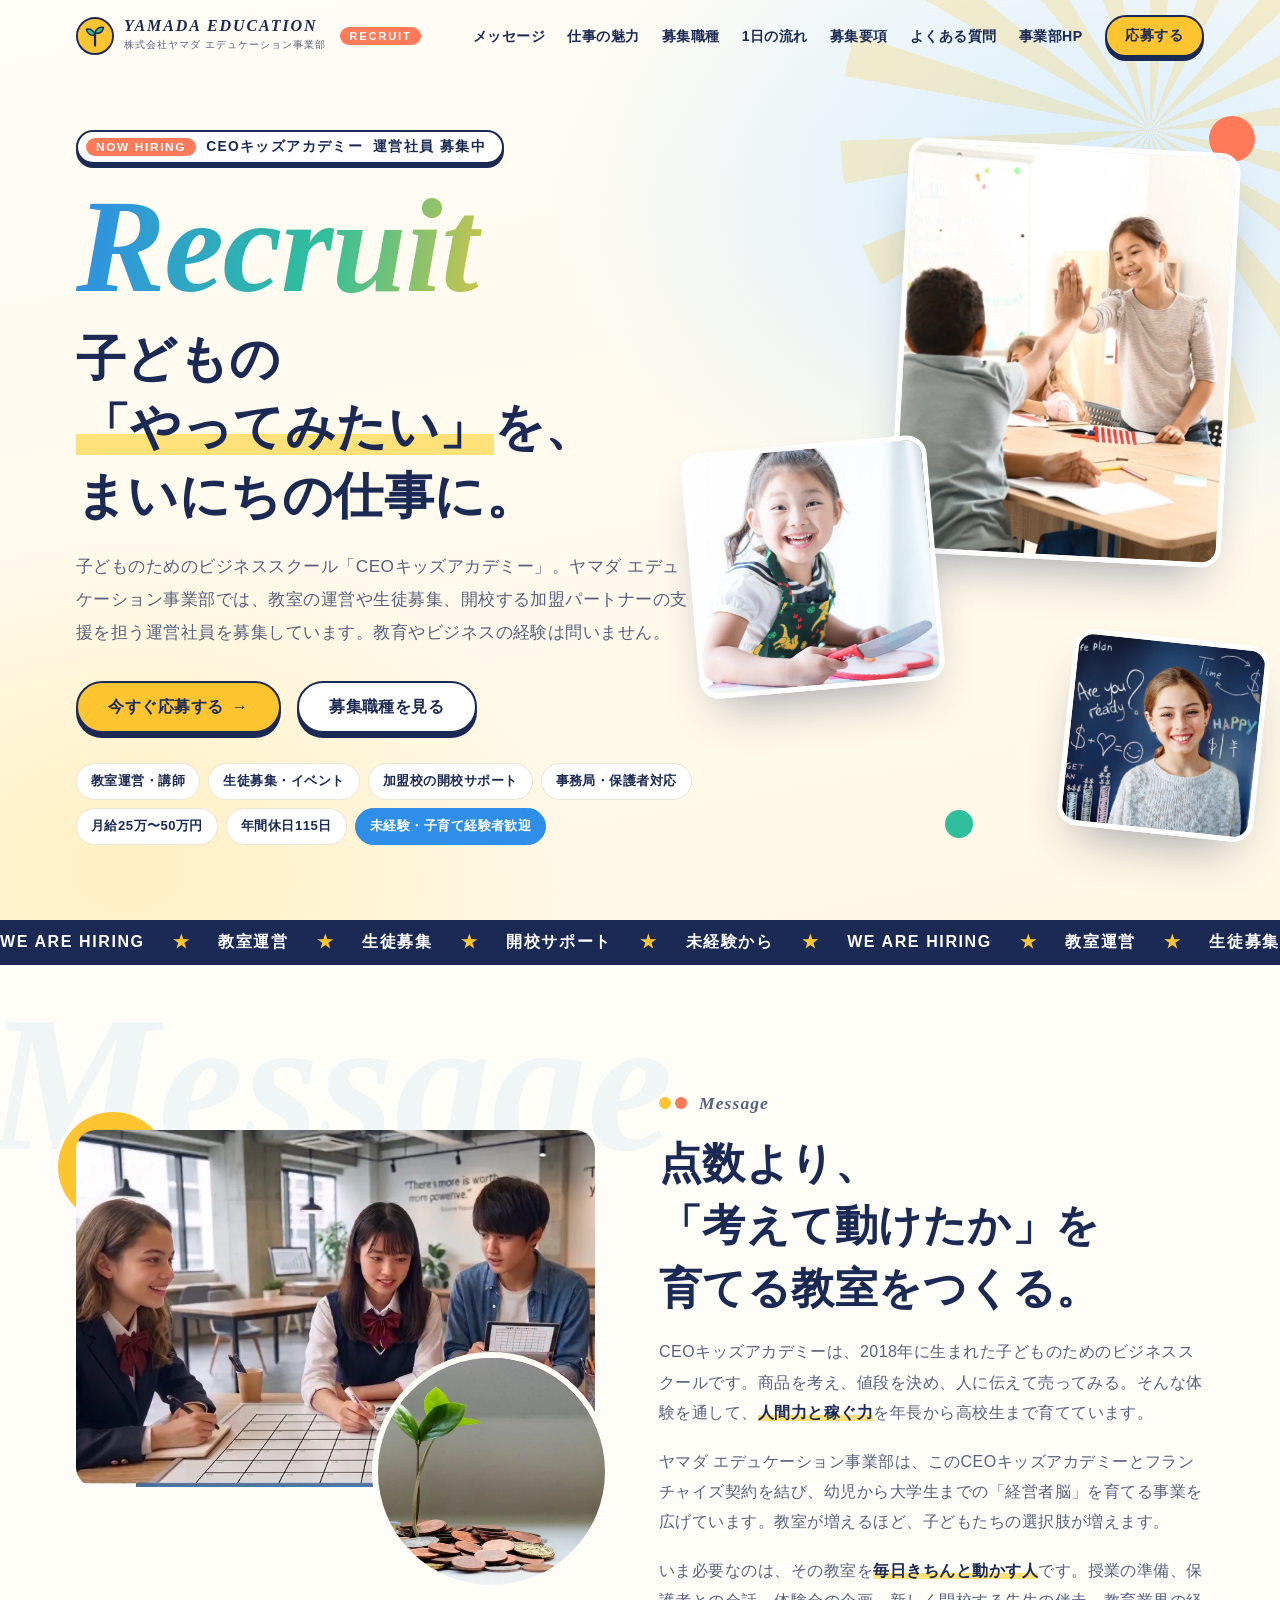
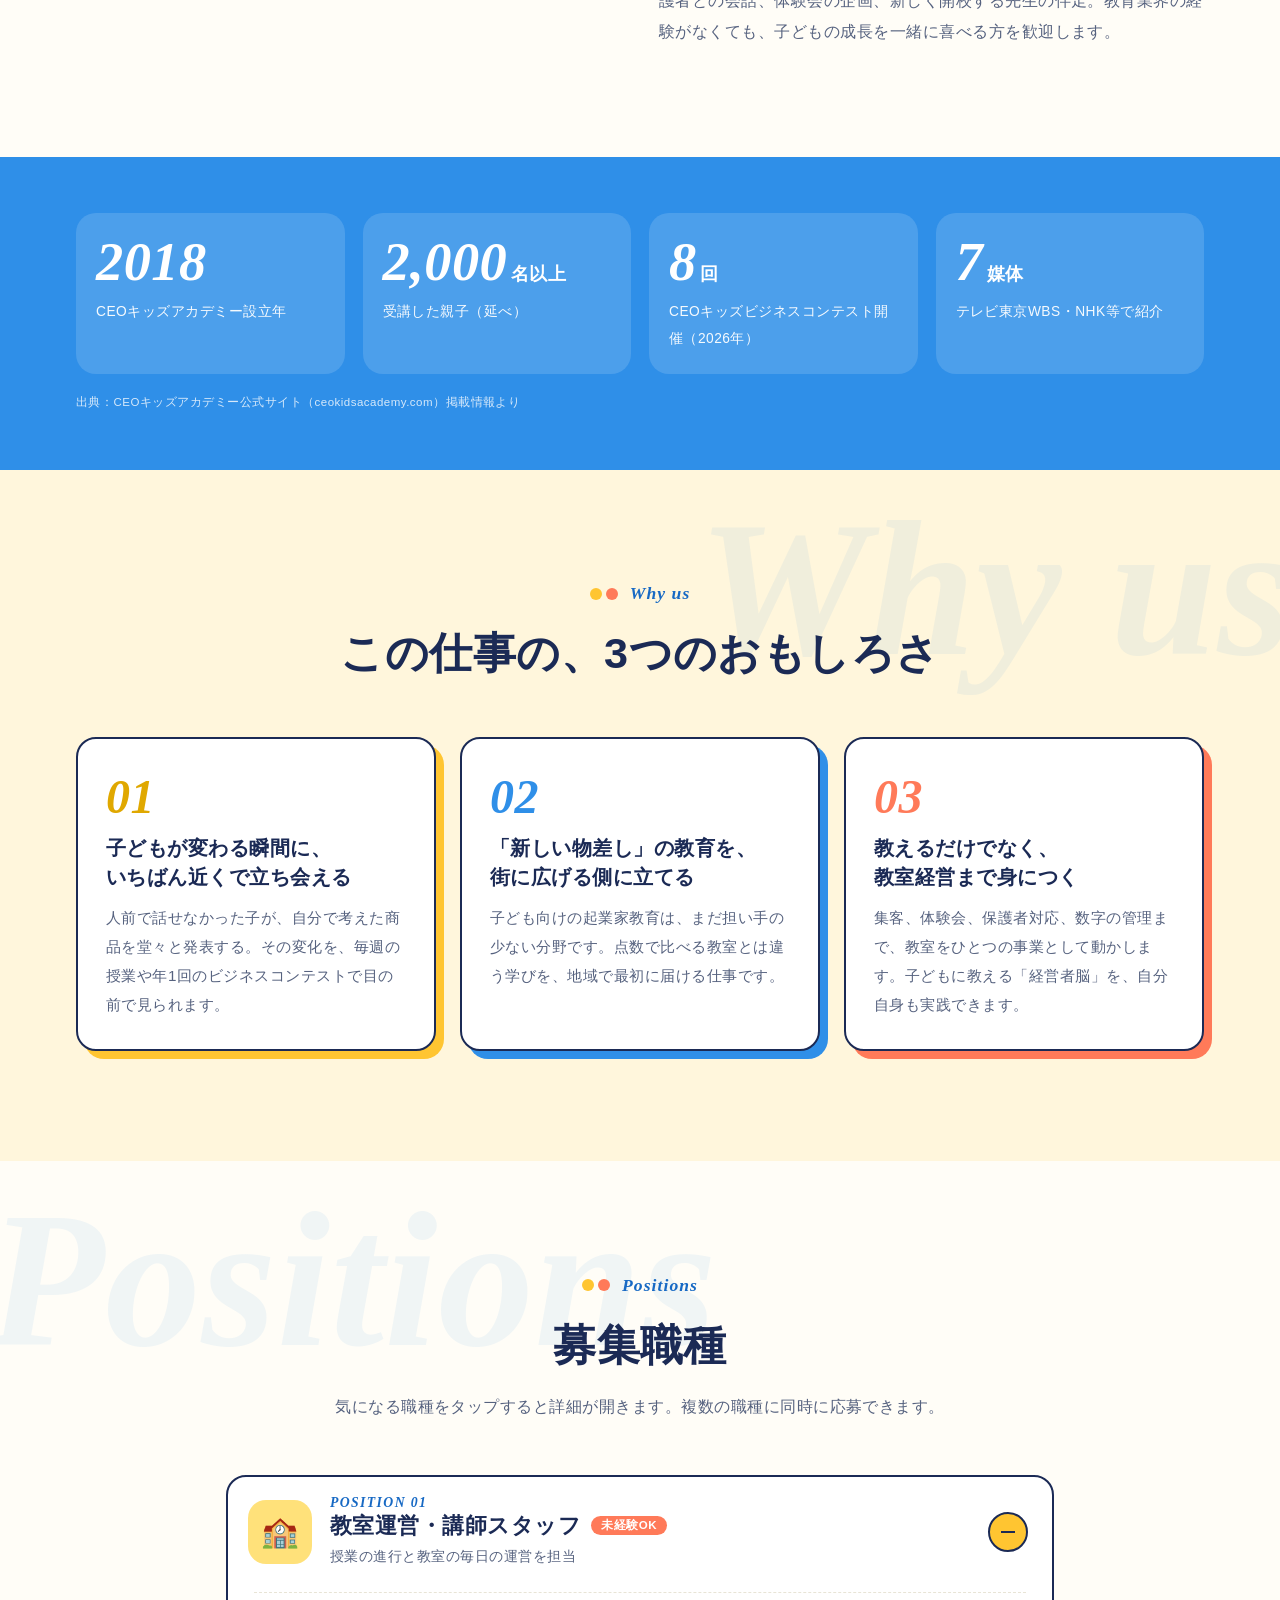
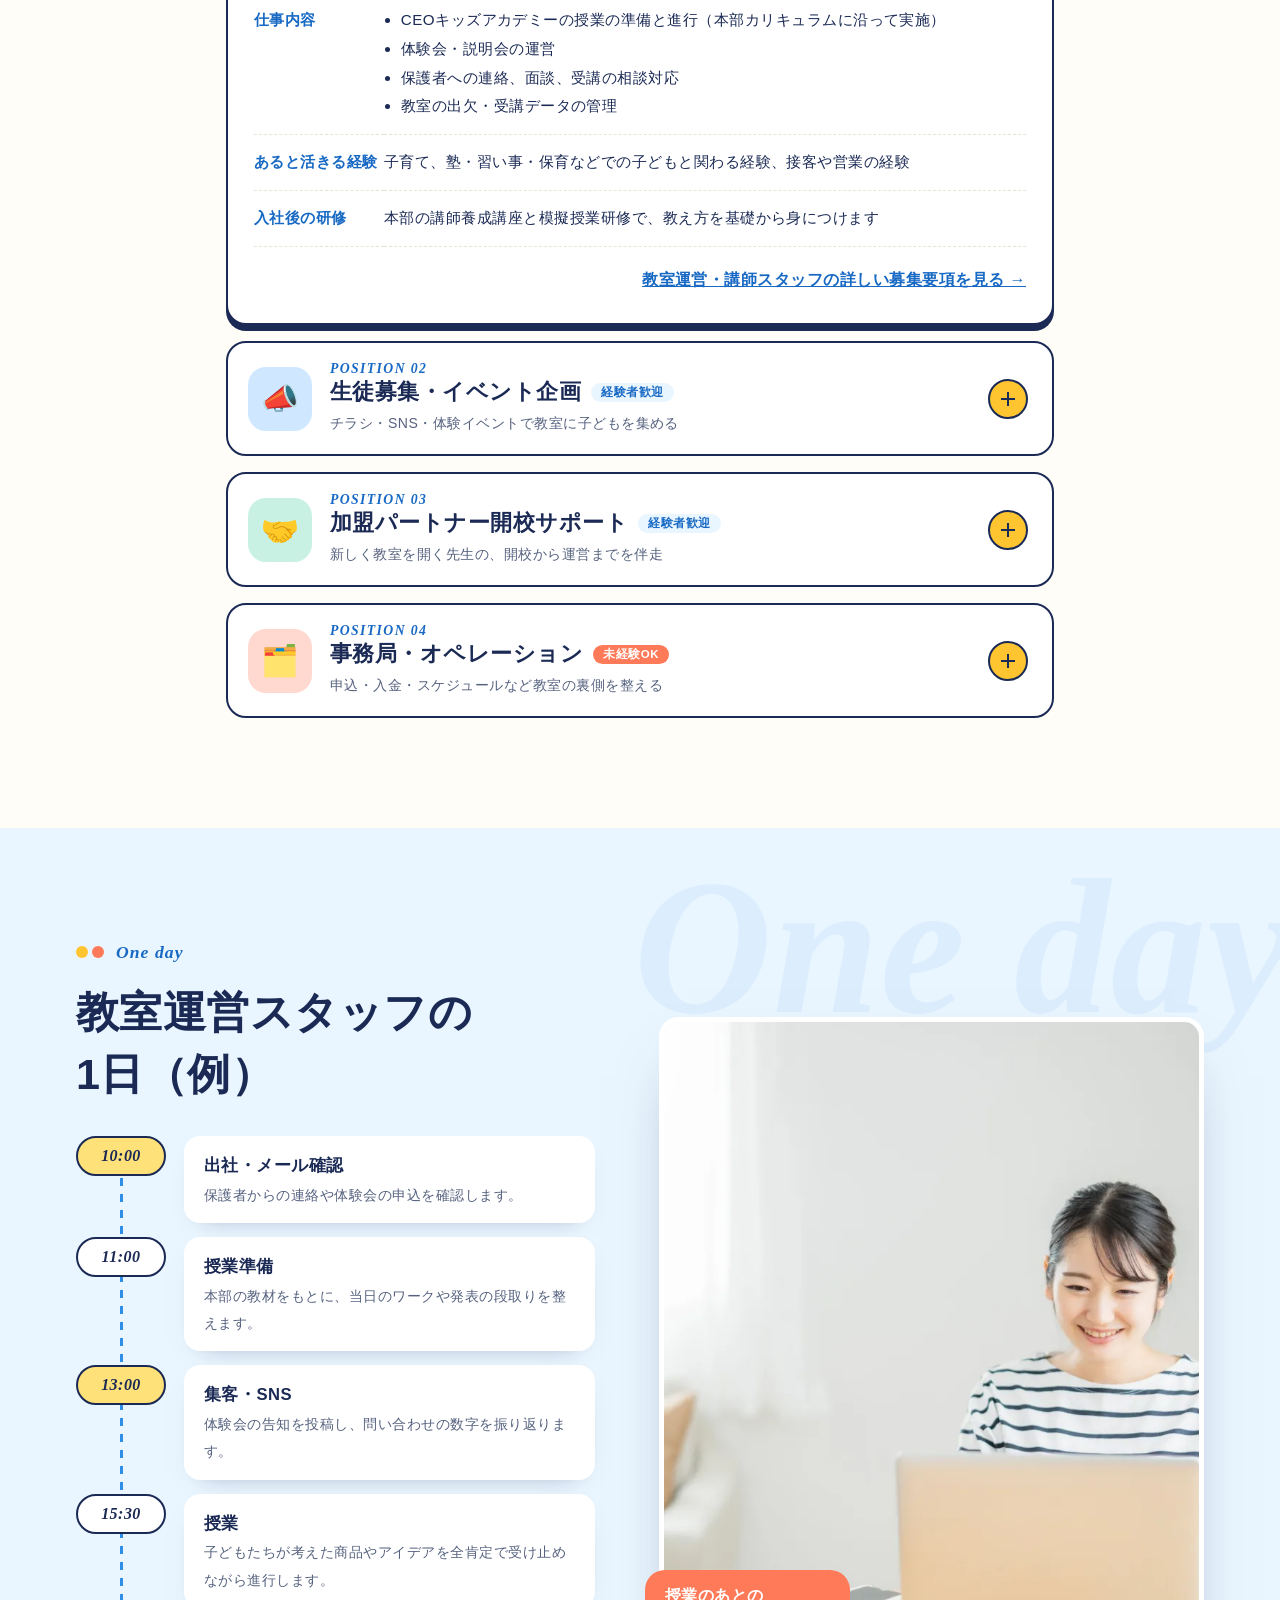
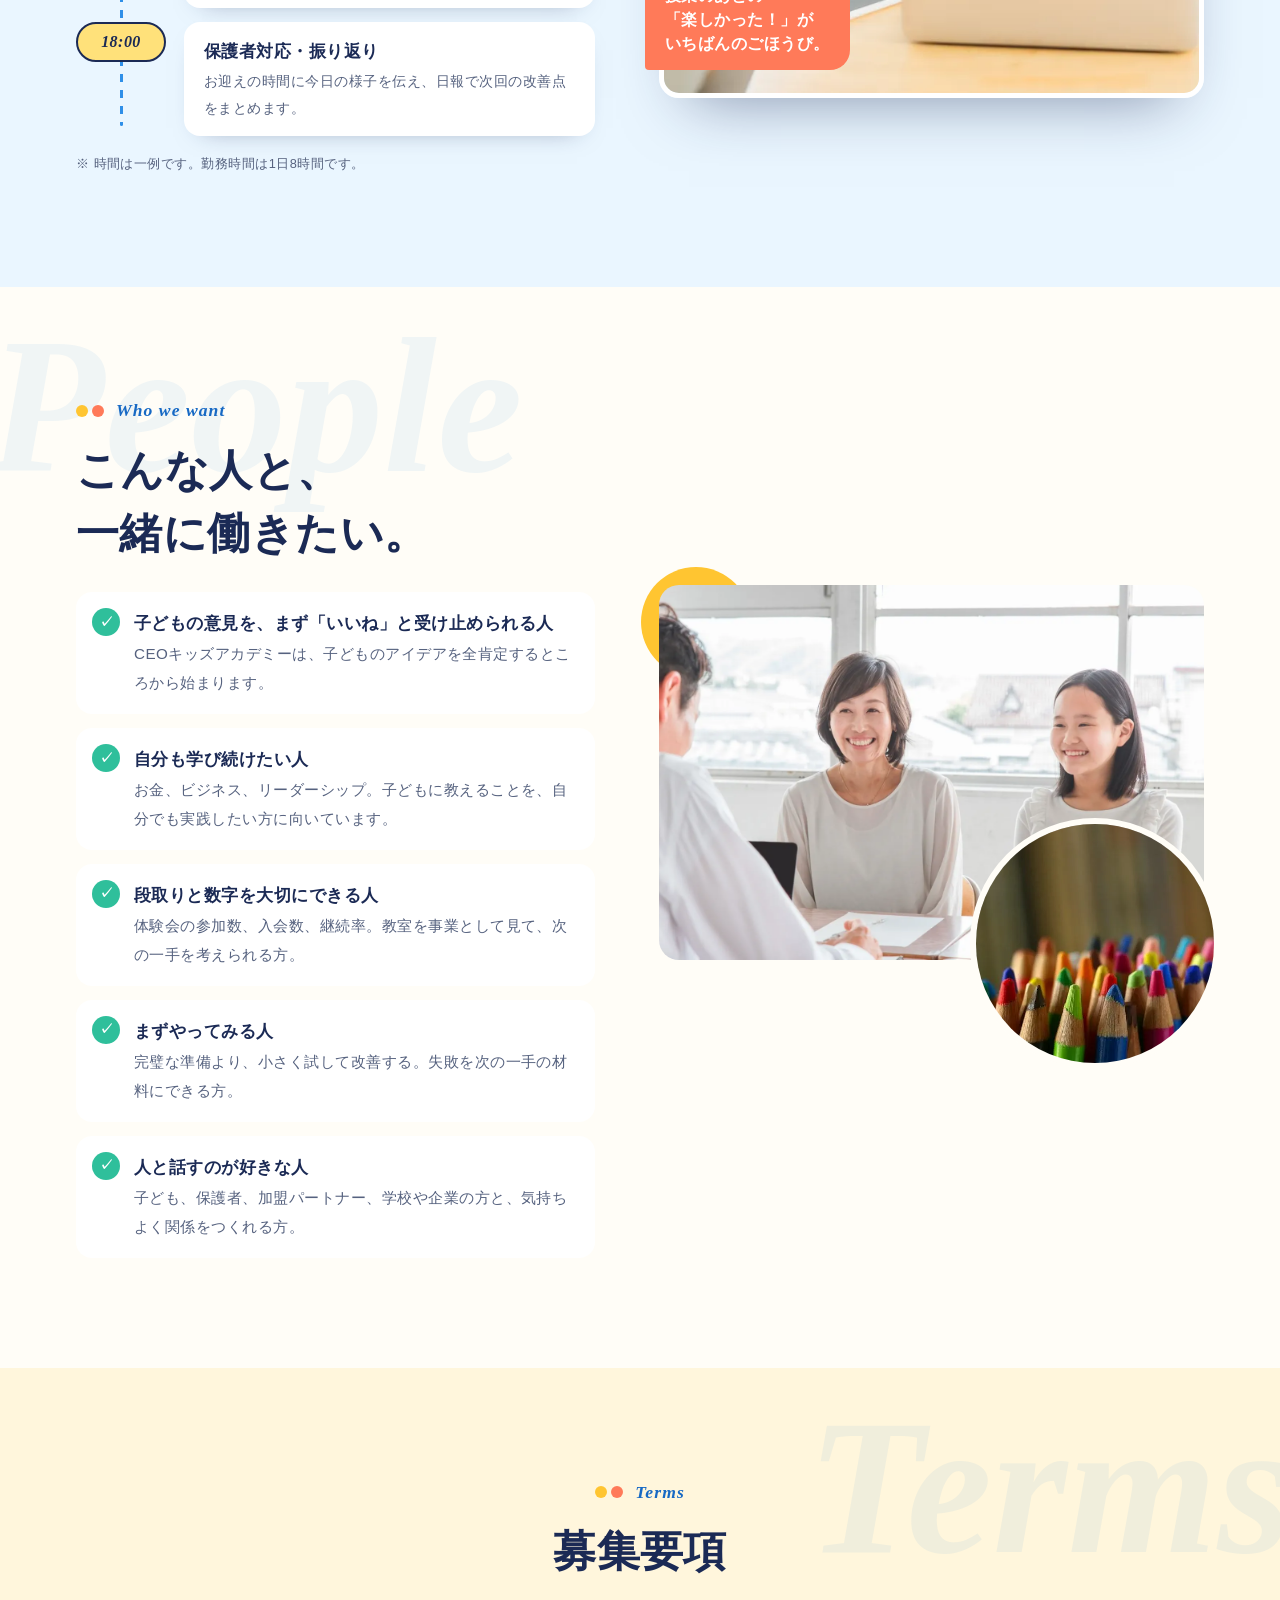
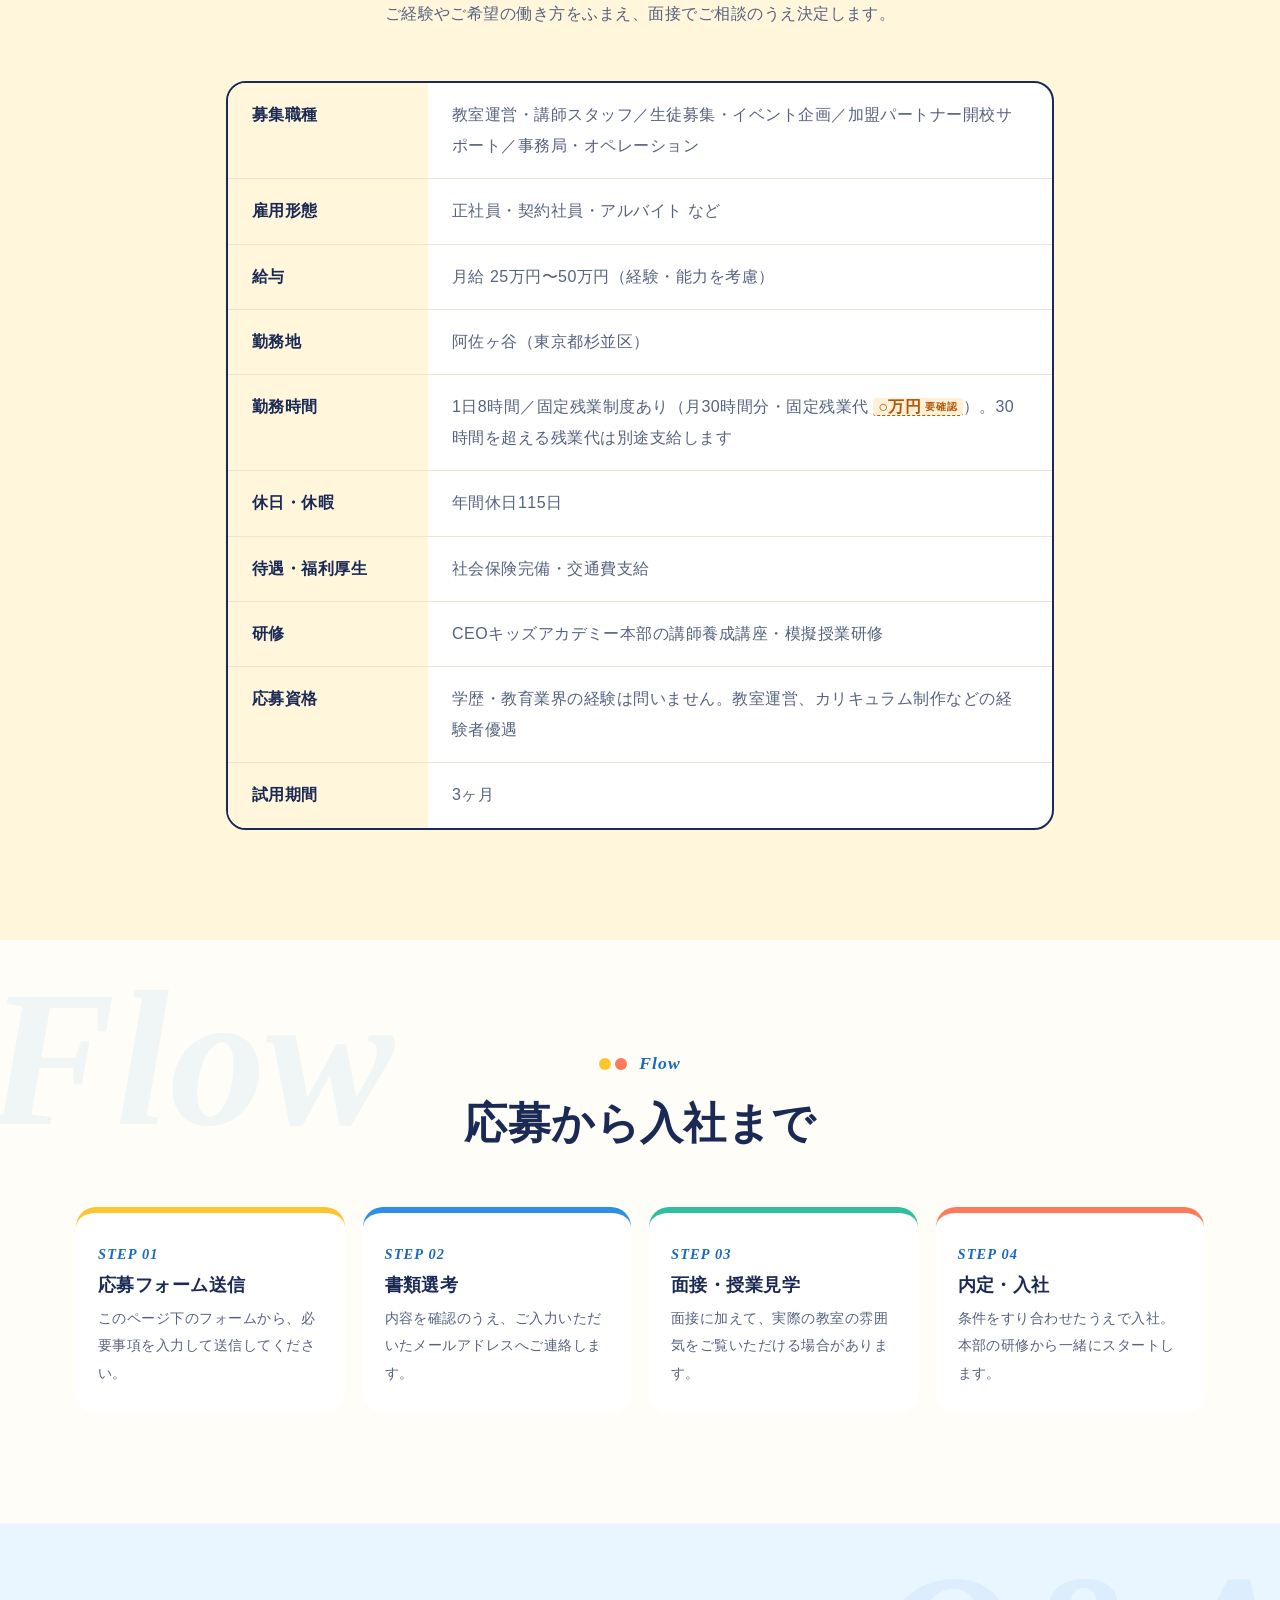
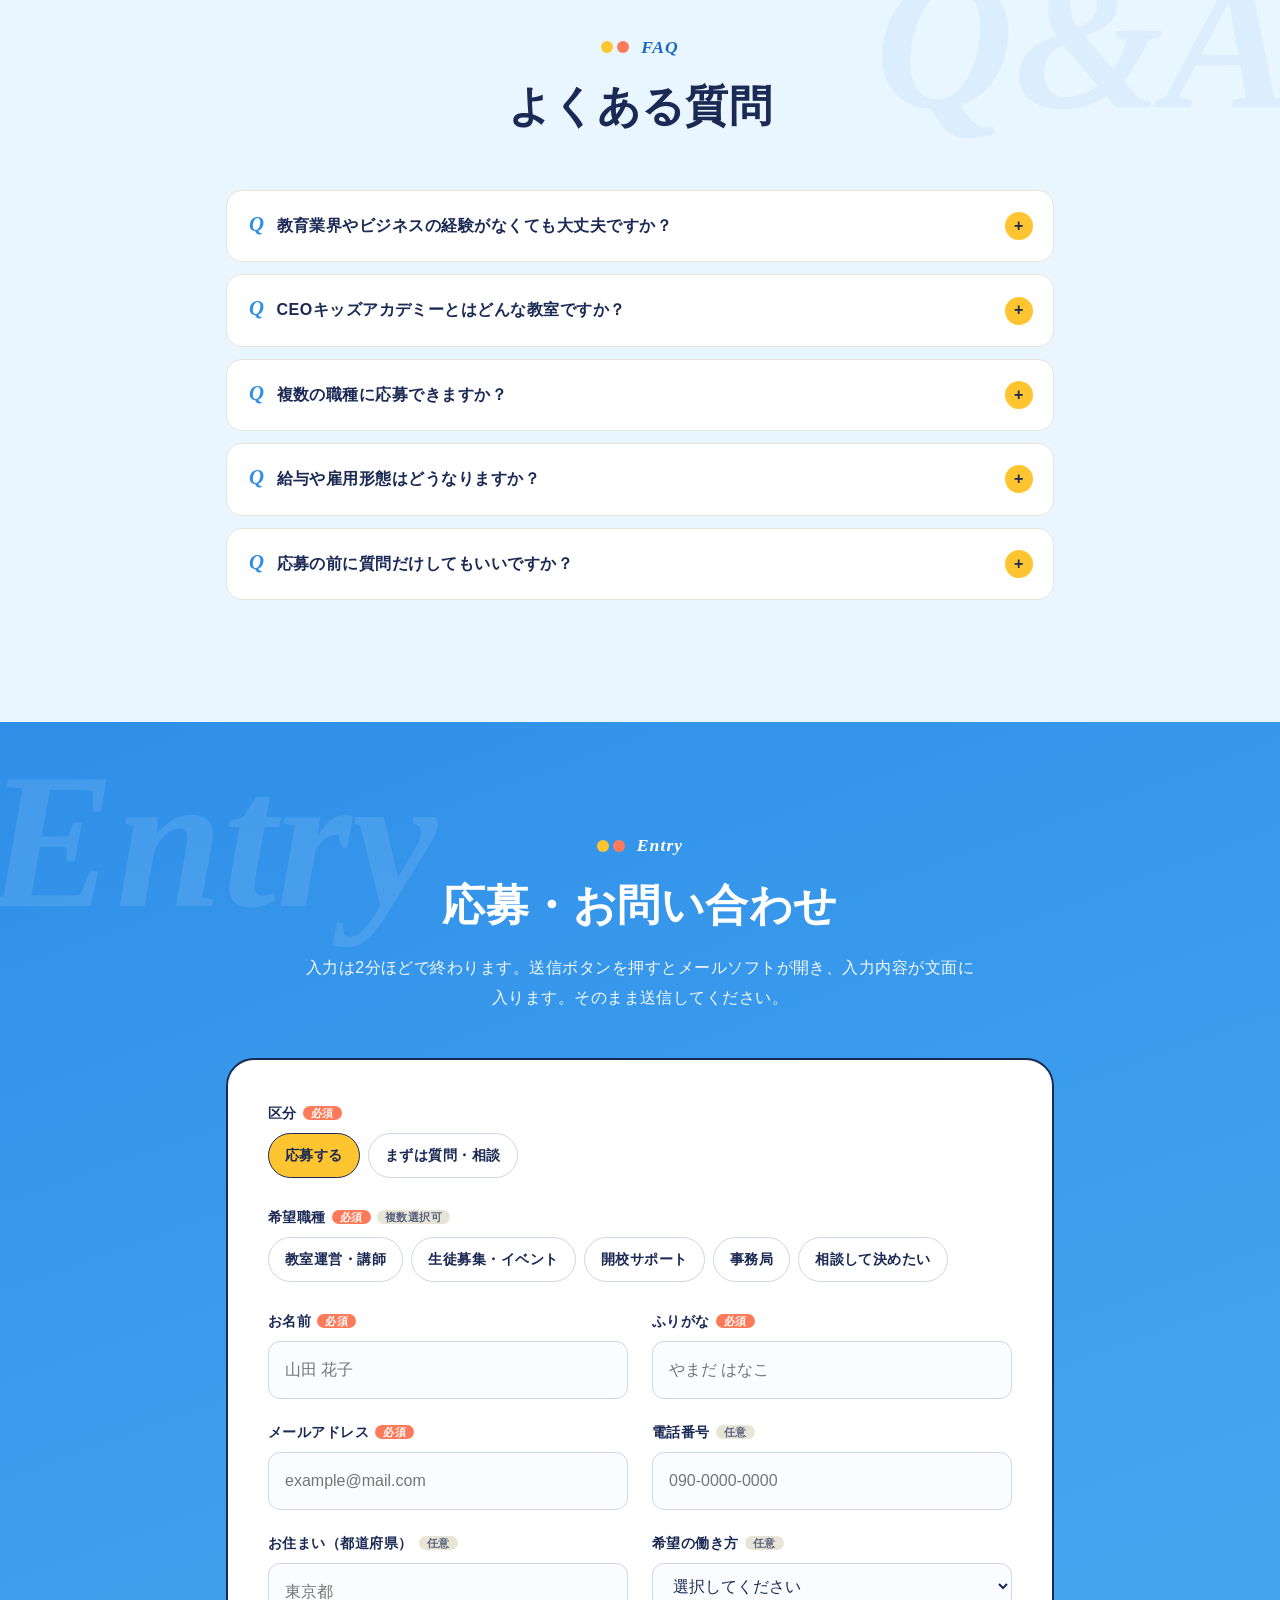
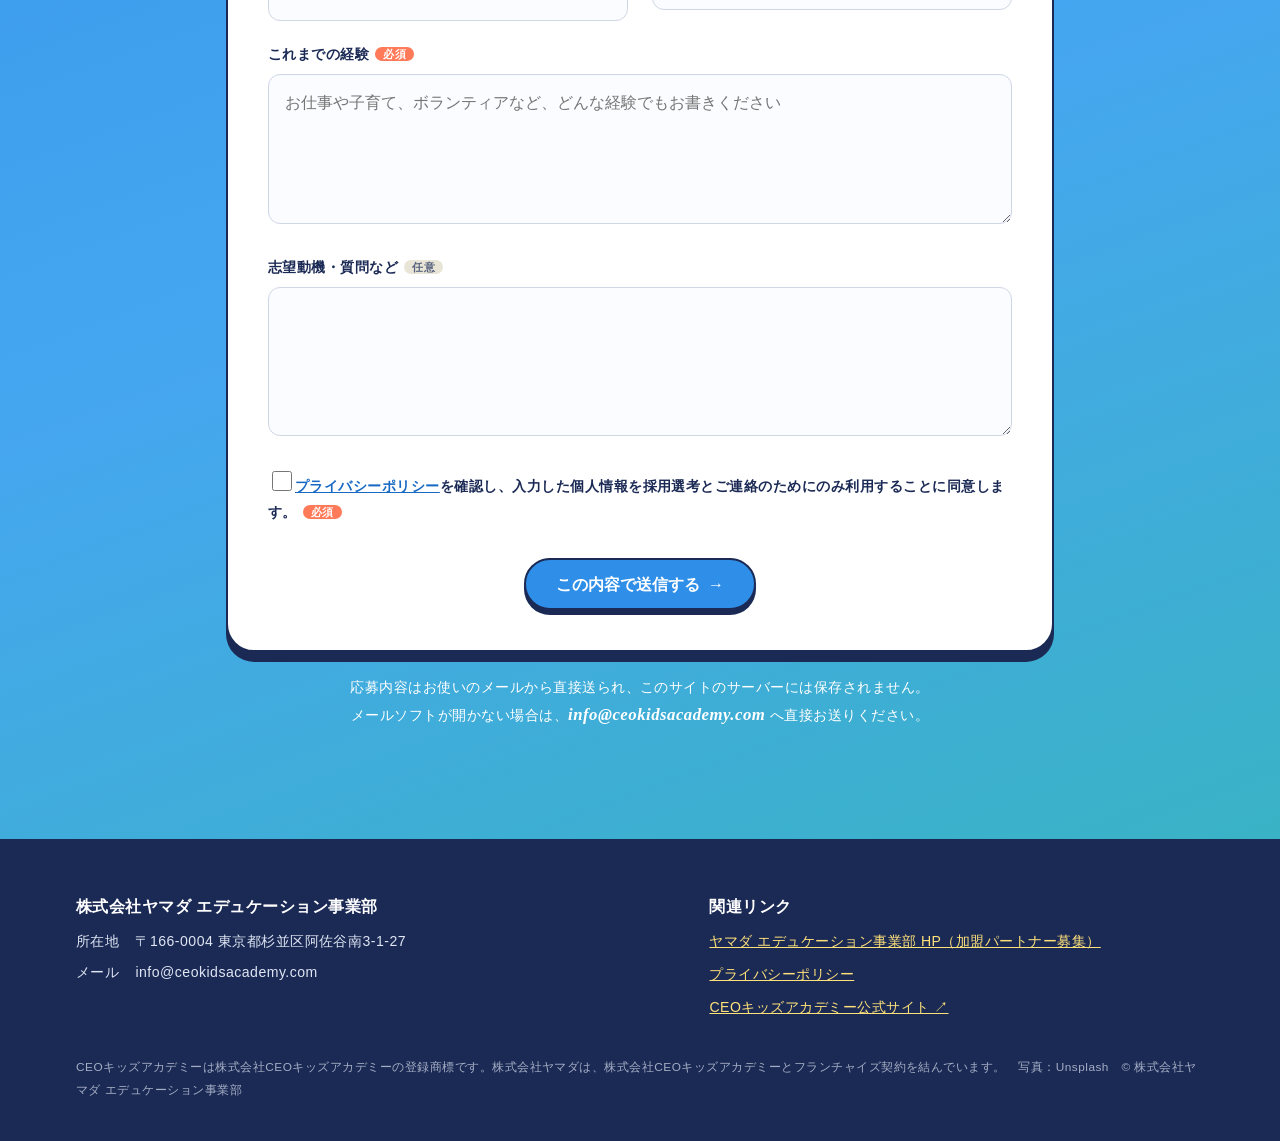
==== commit 12c53aec: "募集条件を反映、写真をCEOキッズ公式の写真に差し替え（重複なし） - 雇用形態・月給25万〜50万円・勤務地阿佐ヶ谷・1日8時間＋固定残業月30時間・年間休日115日・社保・交通費・経験者優遇・試用" ====
--- a/recruit/index.html
+++ b/recruit/index.html
@@ -201,15 +201,15 @@
         <a class="btn" href="#positions">募集職種を見る</a>
       </div>
       <ul class="tags" aria-label="募集している仕事">
-        <li>教室運営・講師</li><li>生徒募集・イベント</li><li>加盟校の開校サポート</li><li>事務局・保護者対応</li><li class="hot">未経験・子育て経験者歓迎</li>
+        <li>教室運営・講師</li><li>生徒募集・イベント</li><li>加盟校の開校サポート</li><li>事務局・保護者対応</li><li>月給25万〜50万円</li><li>年間休日115日</li><li class="hot">未経験・子育て経験者歓迎</li>
       </ul>
     </div>
   </div>
   <div class="hero-ph" aria-hidden="true">
     <span class="blob b1"></span><span class="blob b2"></span><span class="blob b3"></span>
-    <figure class="p1"><img src="../img/teacher.webp" alt="" fetchpriority="high"></figure>
-    <figure class="p2"><img src="../img/pencils.webp" alt=""></figure>
-    <figure class="p3"><img src="../img/study.webp" alt=""></figure>
+    <figure class="p1"><img src="../img/ck-classroom.webp" alt="" fetchpriority="high"></figure>
+    <figure class="p2"><img src="../img/ck-smile.webp" alt=""></figure>
+    <figure class="p3"><img src="../img/ck-chalk.webp" alt=""></figure>
   </div>
   <div class="marquee" aria-hidden="true"><div class="track">
     <span>WE ARE HIRING</span><span>教室運営</span><span>生徒募集</span><span>開校サポート</span><span>未経験から</span><span>WE ARE HIRING</span><span>教室運営</span><span>生徒募集</span><span>開校サポート</span><span>未経験から</span>
@@ -219,7 +219,7 @@
 <section class="sec" id="message"><span class="wm" aria-hidden="true">Message</span>
   <div class="wrap two">
     <div class="ph-stack rv">
-      <img src="../img/study.webp" alt="机に向かってノートに書き込む女の子" loading="lazy">
+      <img src="../img/ck-students.webp" alt="ボードゲームのような教材でビジネスを学ぶ学生たち" loading="lazy">
       <img src="../img/hero.webp" alt="コインの山から伸びる若芽" loading="lazy">
     </div>
     <div class="msg rv d1">
@@ -300,7 +300,7 @@
 <section class="sec skybg" id="day"><span class="wm r" aria-hidden="true">One day</span>
   <div class="wrap two rev">
     <div class="ph-one rv">
-      <img src="../img/teacher.webp" alt="子どもたちに教材を見せる女性の先生" loading="lazy">
+      <img src="../img/ck-staff.webp" alt="ノートパソコンで仕事をするスタッフ" loading="lazy">
       <p class="bubble">授業のあとの<br>「楽しかった！」が<br>いちばんのごほうび。</p>
     </div>
     <div class="rv d1">
@@ -313,7 +313,7 @@
         <li><time>15:30</time><div class="box"><b>授業</b><p>子どもたちが考えた商品やアイデアを全肯定で受け止めながら進行します。</p></div></li>
         <li><time>18:00</time><div class="box"><b>保護者対応・振り返り</b><p>お迎えの時間に今日の様子を伝え、日報で次回の改善点をまとめます。</p></div></li>
       </ol>
-      <p class="day-note">※ 時間は一例です。実際の勤務時間は <span class="ph">勤務時間を記入</span> です。</p>
+      <p class="day-note">※ 時間は一例です。勤務時間は1日8時間です。</p>
     </div>
   </div>
 </section>
@@ -332,8 +332,8 @@
       </ul>
     </div>
     <div class="ph-stack rv d1">
+      <img src="../img/ck-meeting.webp" alt="保護者と子どもと笑顔で話すスタッフ" loading="lazy">
       <img src="../img/pencils.webp" alt="色とりどりの色鉛筆" loading="lazy">
-      <img src="../img/teacher.webp" alt="子どもたちに教材を見せる女性の先生" loading="lazy">
     </div>
   </div>
 </section>
@@ -347,15 +347,15 @@
     </div>
     <dl class="terms rv">
       <dt>募集職種</dt><dd>教室運営・講師スタッフ／生徒募集・イベント企画／加盟パートナー開校サポート／事務局・オペレーション</dd>
-      <dt>雇用形態</dt><dd><span class="ph">正社員・契約社員・パート など</span></dd>
-      <dt>給与</dt><dd><span class="ph">月給 ○○万円〜○○万円（経験・能力を考慮）</span></dd>
-      <dt>勤務地</dt><dd><span class="ph">東京都杉並区阿佐谷南3-1-27 ほか教室</span></dd>
-      <dt>勤務時間</dt><dd><span class="ph">○:00〜○:00（休憩○分）／シフト制の有無</span></dd>
-      <dt>休日・休暇</dt><dd><span class="ph">週休○日・年間休日○日・有給休暇 など</span></dd>
-      <dt>待遇・福利厚生</dt><dd><span class="ph">社会保険完備・交通費支給・研修費会社負担 など</span></dd>
+      <dt>雇用形態</dt><dd>正社員・契約社員・アルバイト など</dd>
+      <dt>給与</dt><dd>月給 25万円〜50万円（経験・能力を考慮）</dd>
+      <dt>勤務地</dt><dd>阿佐ヶ谷（東京都杉並区）</dd>
+      <dt>勤務時間</dt><dd>1日8時間／固定残業制度あり（月30時間分・固定残業代 <span class="ph">○万円</span>）。30時間を超える残業代は別途支給します</dd>
+      <dt>休日・休暇</dt><dd>年間休日115日</dd>
+      <dt>待遇・福利厚生</dt><dd>社会保険完備・交通費支給</dd>
       <dt>研修</dt><dd>CEOキッズアカデミー本部の講師養成講座・模擬授業研修</dd>
-      <dt>応募資格</dt><dd>学歴・教育業界の経験は問いません。<span class="ph">必須条件（普通免許など）があれば記入</span></dd>
-      <dt>試用期間</dt><dd><span class="ph">○ヶ月（条件の変更有無）</span></dd>
+      <dt>応募資格</dt><dd>学歴・教育業界の経験は問いません。教室運営、カリキュラム制作などの経験者優遇</dd>
+      <dt>試用期間</dt><dd>3ヶ月</dd>
     </dl>
   </div>
 </section>
